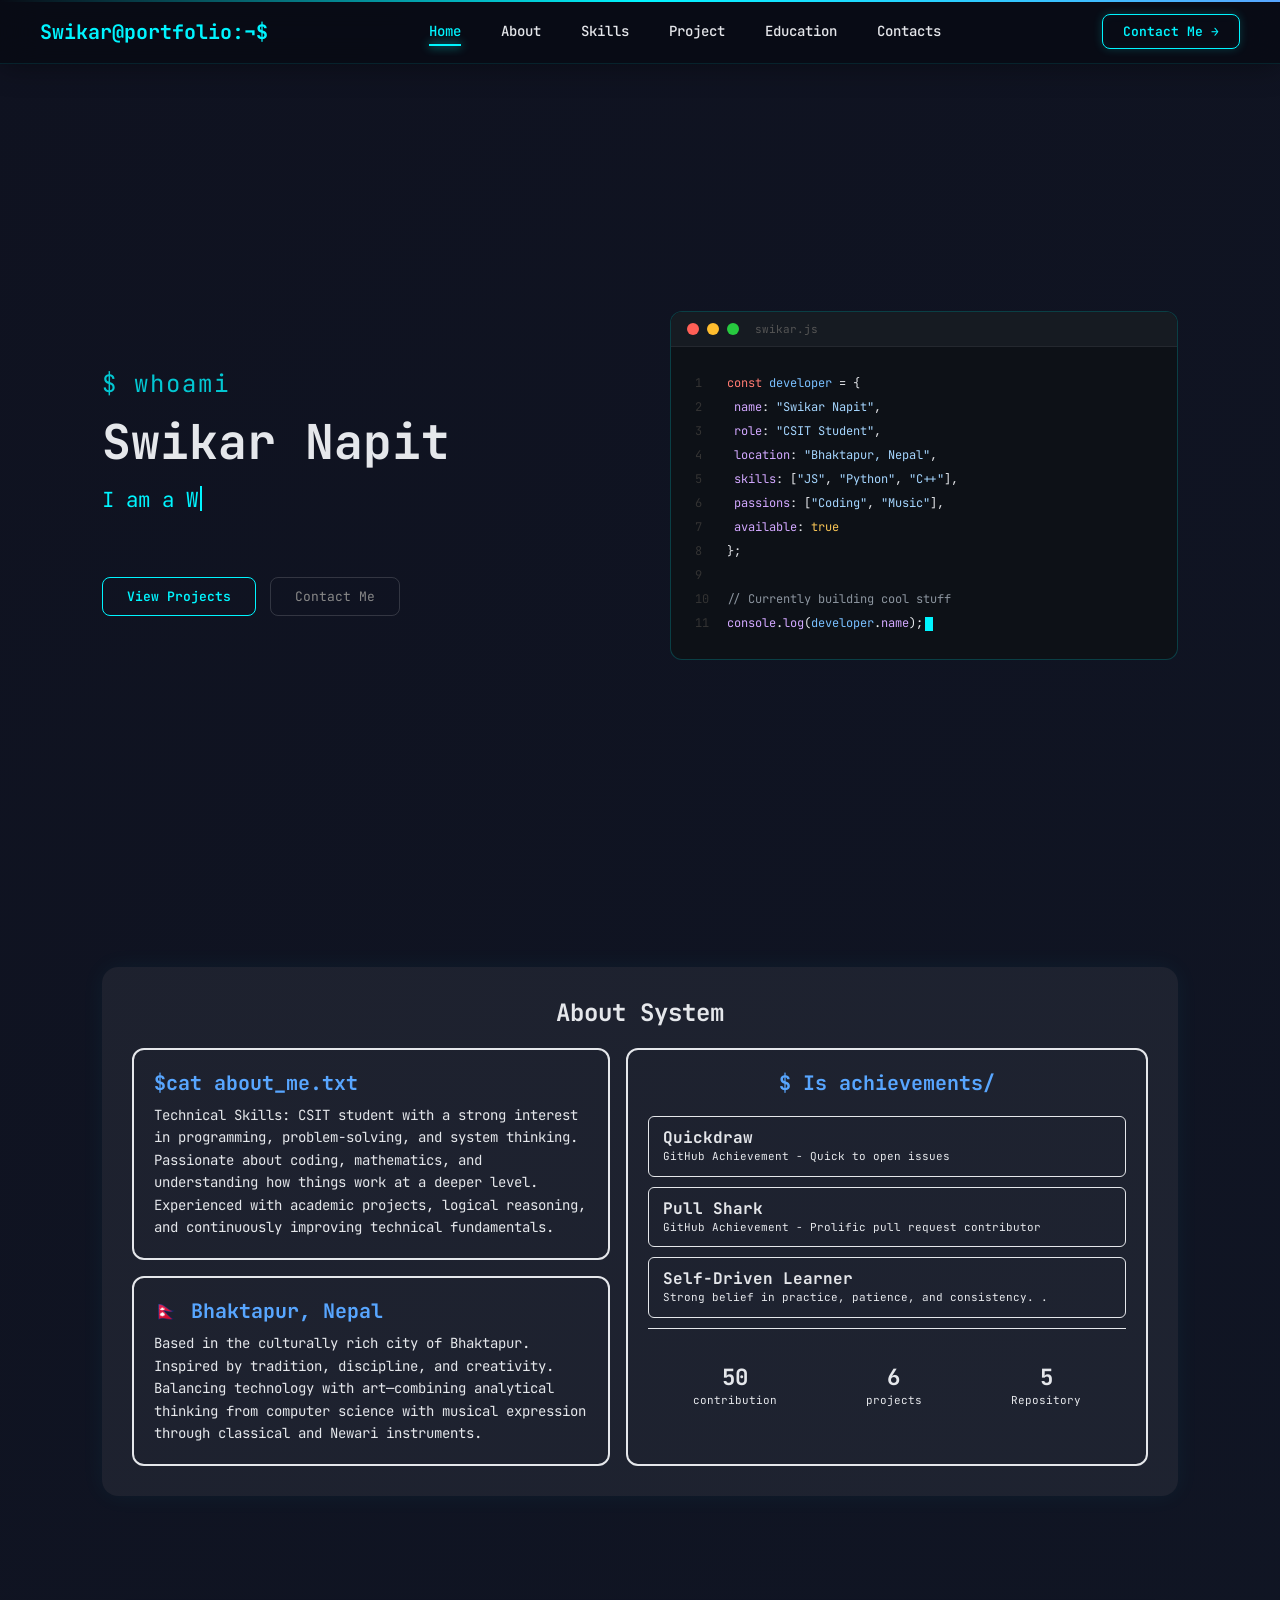
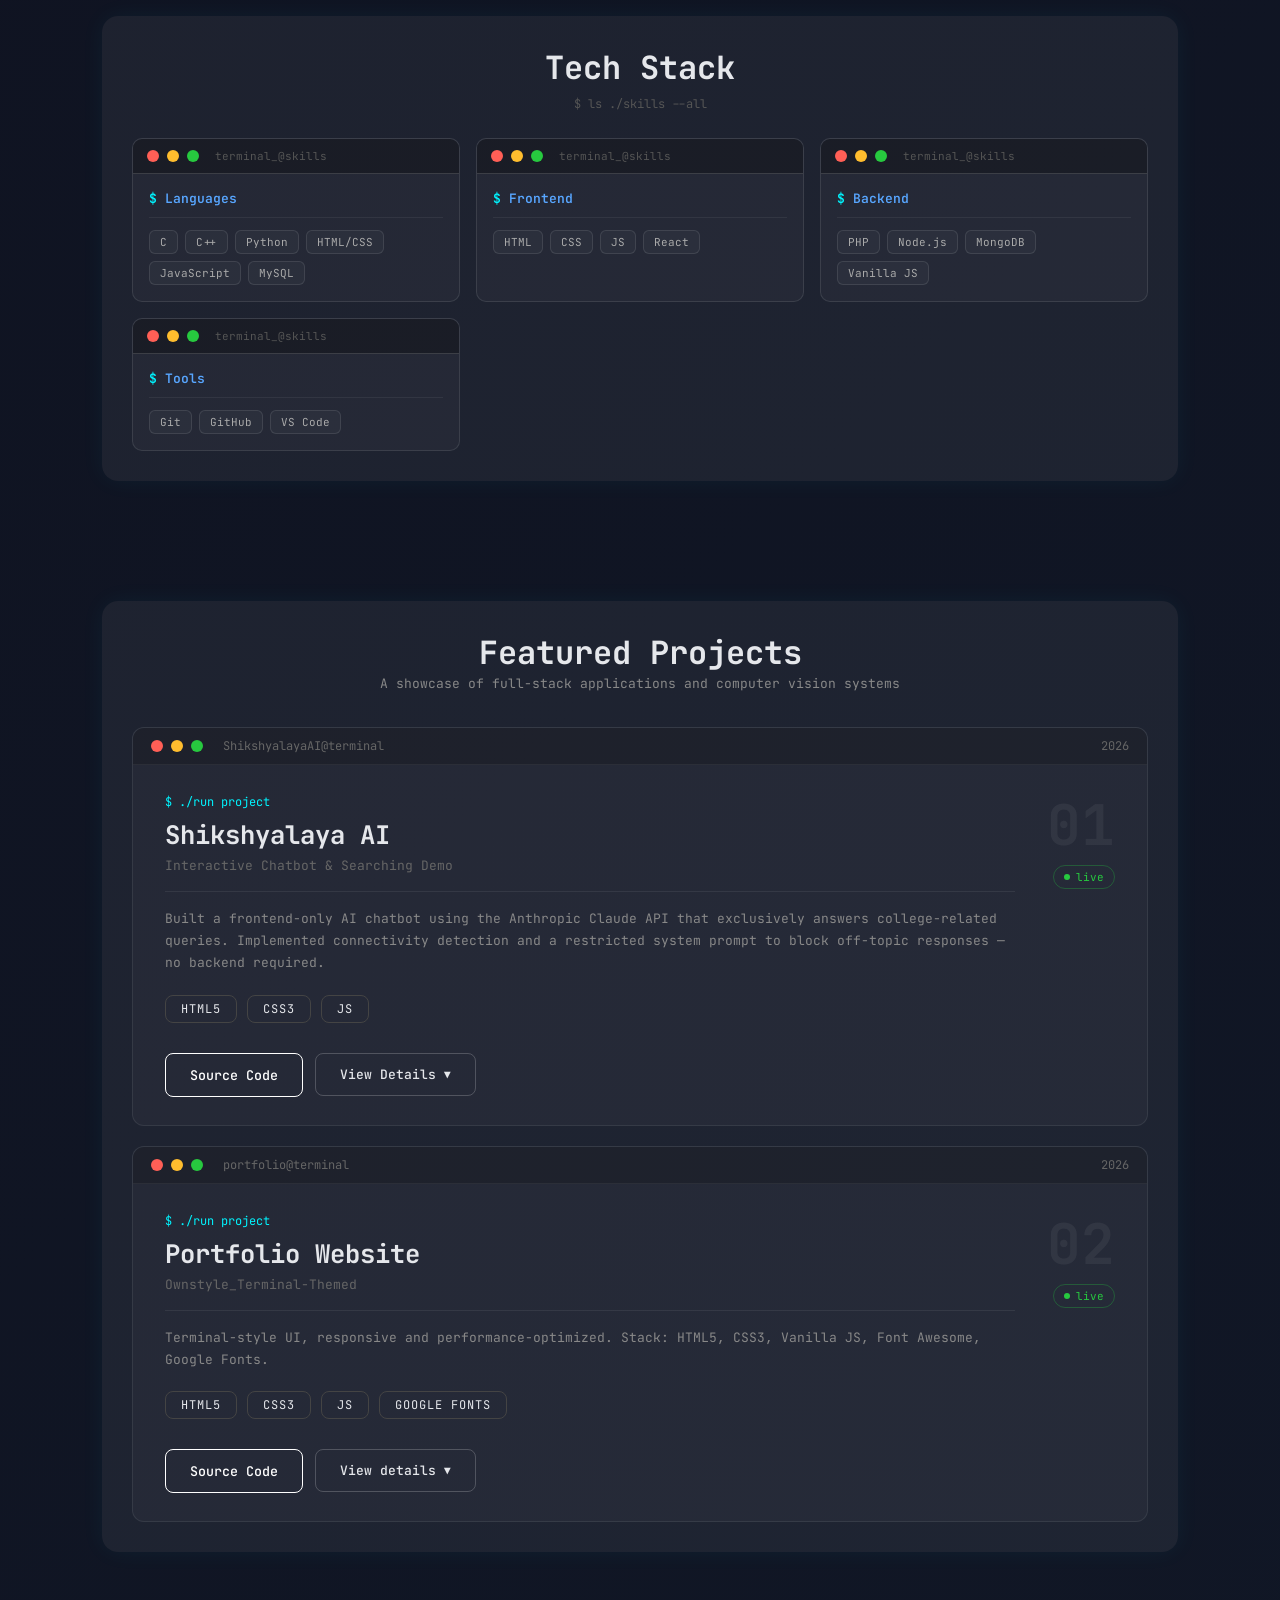
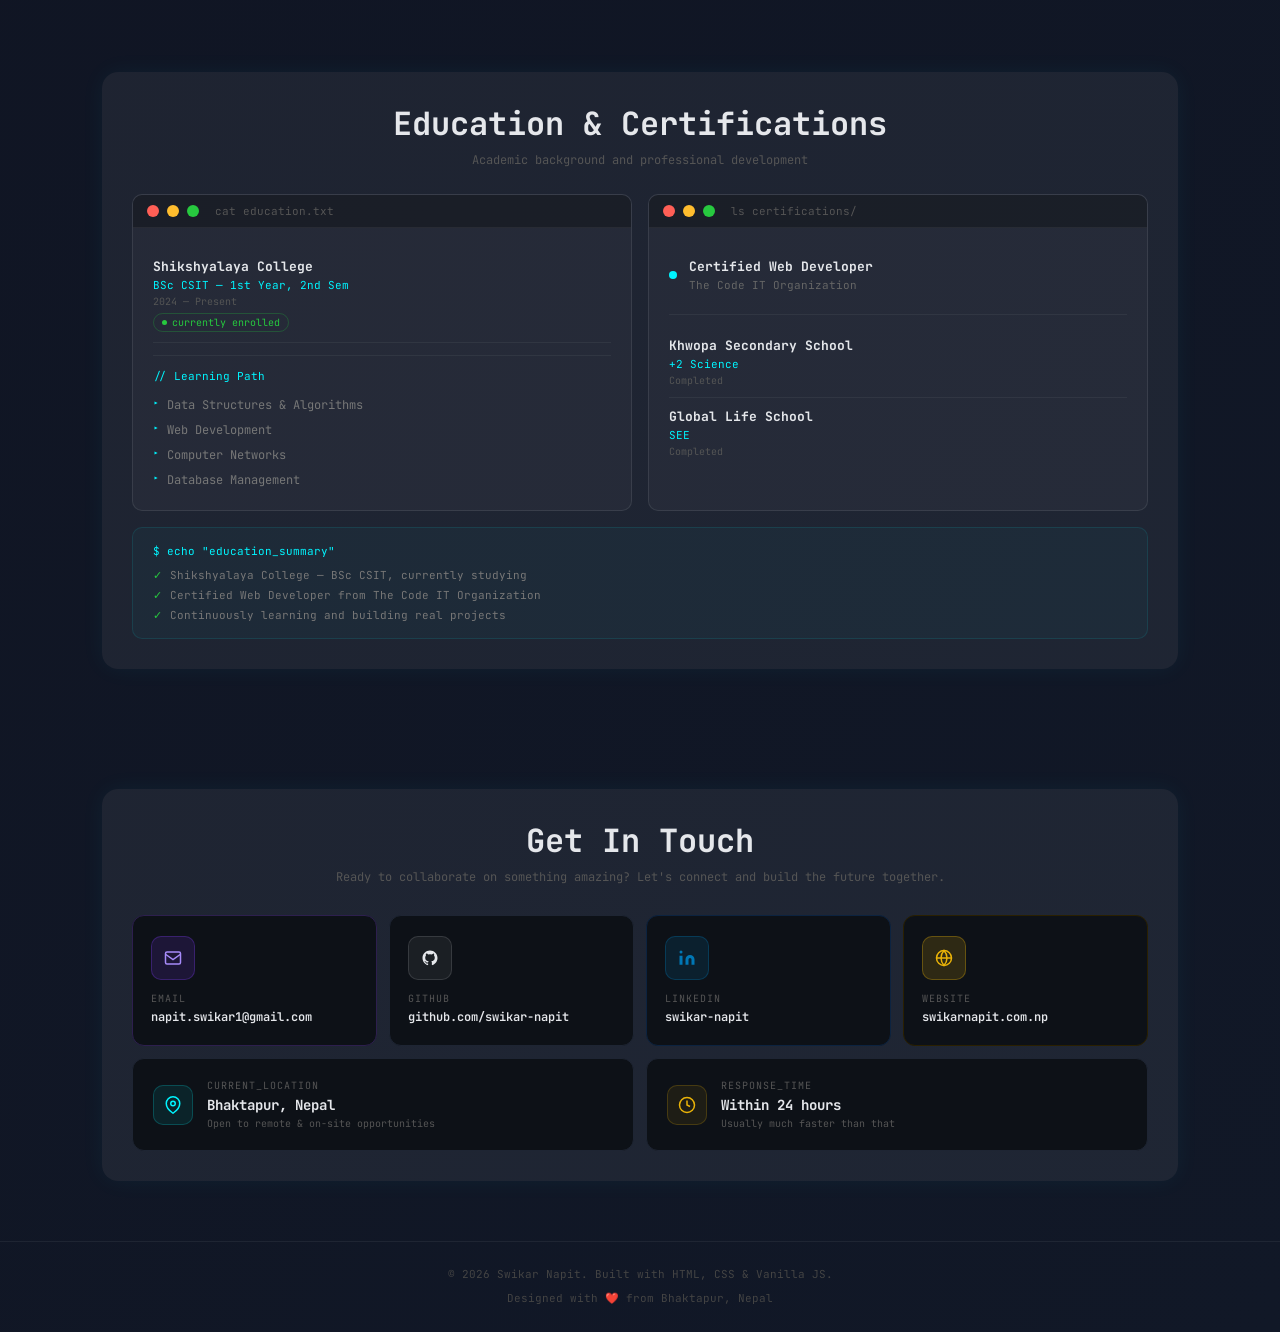
==== code/index.html @ 4d11acf4 "Modify" ====
<!DOCTYPE html>
<html lang="en">

<head>
    <meta charset="UTF-8">
    <meta name="viewport" content="width=device-width, initial-scale=1.0">
    <title>Swikar Napit</title>
    <link rel="icon" href="/home/swikar/Documents/portfolio/Image/swikar.jpg">
    <link rel="stylesheet" href="style.css">
    <link
        href="https://fonts.googleapis.com/css2?family=JetBrains+Mono:wght@400;600&family=Poppins:wght@300;500;700&display=swap"
        rel="stylesheet">

</head>

<body>
    <script src="main.js"></script>
    <div class="head1">
        <header class="head1">
            <div class="navbar">
                <h1 class="tophead">Swikar@portfolio:¬$</h1>
                <nav class="nav">
                    <ul class="list">
                        <li><a href="#home">Home</a></li>
                        <li><a href="#about">About</a></li>
                        <li><a href="#skills">Skills</a></li>
                        <li><a href="#project">Project</a></li>
                        <li><a href="#education">Education</a></li>
                        <li><a href="#contacts">Contacts</a></li>
                    </ul>
                </nav>
                <button class="hamburger" id="hamburger" onclick="toggleMenu()">
                    <span></span>
                    <span></span>
                    <span></span>
                </button>
                <button class="contact-btn" onclick="location.href='#contacts'">Contact Me</button>
            </div>
            <main>
                <section id="home">
                    <div class="home-inner">
                        <div class="home-left">
                            <p class="home-greeting">$ whoami</p>
                            <h1 class="name">Swikar Napit</h1>
                            <p class="type">I am a.....</p>
                            <div class="home-btns">
                                <a href="#project" class="home-btn-primary">View Projects</a>
                                <a href="#contacts" class="home-btn-secondary">Contact Me</a>
                            </div>
                        </div>
                        <div class="home-right">
                            <div class="code-block">
                                <div class="code-bar">
                                    <div class="dots">
                                        <div class="dot red"></div>
                                        <div class="dot yellow"></div>
                                        <div class="dot green"></div>
                                    </div>
                                    <span class="code-file">swikar.js</span>
                                </div>
                                <div class="code-body">
                                    <span class="code-line"><span class="ln">1</span><span class="kw">const</span> <span
                                            class="cv">developer</span> <span class="nt">= {</span></span>
                                    <span class="code-line"><span class="ln">2</span> <span class="fn">name</span><span
                                            class="nt">:</span> <span class="str">"Swikar Napit"</span><span
                                            class="nt">,</span></span>
                                    <span class="code-line"><span class="ln">3</span> <span class="fn">role</span><span
                                            class="nt">:</span> <span class="str">"CSIT Student"</span><span
                                            class="nt">,</span></span>
                                    <span class="code-line"><span class="ln">4</span> <span
                                            class="fn">location</span><span class="nt">:</span> <span
                                            class="str">"Bhaktapur, Nepal"</span><span class="nt">,</span></span>
                                    <span class="code-line"><span class="ln">5</span> <span
                                            class="fn">skills</span><span class="nt">: [</span><span
                                            class="str">"JS"</span><span class="nt">,</span> <span
                                            class="str">"Python"</span><span class="nt">,</span> <span
                                            class="str">"C++"</span><span class="nt">],</span></span>
                                    <span class="code-line"><span class="ln">6</span> <span
                                            class="fn">passions</span><span class="nt">: [</span><span
                                            class="str">"Coding"</span><span class="nt">,</span> <span
                                            class="str">"Music"</span><span class="nt">],</span></span>
                                    <span class="code-line"><span class="ln">7</span> <span
                                            class="fn">available</span><span class="nt">:</span> <span
                                            class="val">true</span></span>
                                    <span class="code-line"><span class="ln">8</span><span class="nt">};</span></span>
                                    <span class="code-line"><span class="ln">9</span></span>
                                    <span class="code-line"><span class="ln">10</span><span class="cm">// Currently
                                            building cool stuff</span></span>
                                    <span class="code-line"><span class="ln">11</span><span
                                            class="fn">console</span><span class="nt">.</span><span
                                            class="fn">log</span><span class="nt">(</span><span
                                            class="cv">developer</span><span class="nt">.</span><span
                                            class="fn">name</span><span class="nt">);</span><span
                                            class="code-cursor"></span></span>
                                </div>
                            </div>
                        </div>
                    </div>
                </section>
                <section id="about">
                    <div class="card">

                        <h1 class="aboutme">
                            About System
                        </h1>
                        <div class="aboutme-par1">
                            <div class="aboutpar1">
                                <div class="para1 para">
                                    <h2 class="topic">$cat about_me.txt</h2>
                                    <p>Technical Skills: CSIT student with a strong interest in programming,
                                        problem-solving, and system thinking. Passionate about coding, mathematics, and
                                        understanding how things work at a deeper level. Experienced with academic
                                        projects, logical reasoning, and continuously improving technical fundamentals.
                                    </p>
                                </div>
                                <div class="para1 para2">
                                    <h2 class="topic">🇳🇵 Bhaktapur, Nepal</h2>
                                    <p>Based in the culturally rich city of Bhaktapur. Inspired by tradition,
                                        discipline, and creativity. Balancing technology with art—combining analytical
                                        thinking from computer science with musical expression through classical and
                                        Newari instruments.</p>
                                </div>

                            </div>
                            <div class="aboutpar2">
                                <div class="para3">
                                    <h2 id="Achievement" class="topic">$ Is achievements/</h2>
                                    <div class="boxbau">
                                        <div class="box box1">
                                            <h3>Quickdraw</h3>
                                            <p>GitHub Achievement - Quick to open issues</p>
                                        </div>
                                        <div class="box box2">
                                            <h3>Pull Shark</h3>
                                            <p>GitHub Achievement - Prolific pull request contributor</p>
                                        </div>
                                        <div class="box box3">
                                            <h3>Self-Driven Learner</h3>
                                            <p>Strong belief in practice, patience, and consistency. .</p>
                                        </div>
                                    </div>
                                    <div class="contri">
                                        <div class="con">
                                            <h3>50</h3>
                                            <p>contribution</p>
                                        </div>
                                        <div class="con">
                                            <h3>6</h3>
                                            <p>projects</p>
                                        </div>
                                        <div class="con">
                                            <h3>5</h3>
                                            <p>Repository</p>
                                        </div>
                                    </div>
                                </div>
                            </div>
                        </div>
                    </div>
                </section>
                <section id="skills">
                    <div class="card">
                        <h1 class="skilltopic">Tech Stack</h1>
                        <p style="text-align:center; font-size:12px; color:#555; margin-top:6px; margin-bottom:24px;">$
                            ls ./skills --all</p>
                        <div class="ts-grid">

                            <div class="ts-card">
                                <div class="ts-bar">
                                    <div class="dots">
                                        <div class="dot red"></div>
                                        <div class="dot yellow"></div>
                                        <div class="dot green"></div>
                                    </div>
                                    <span class="ts-title-bar">terminal_@skills</span>
                                </div>
                                <div class="ts-card-inner">
                                    <div class="ts-card-title">Languages</div>
                                    <div class="ts-tags">
                                        <span class="ts-tag">C</span>
                                        <span class="ts-tag">C++</span>
                                        <span class="ts-tag">Python</span>
                                        <span class="ts-tag">HTML/CSS</span>
                                        <span class="ts-tag">JavaScript</span>
                                        <span class="ts-tag">MySQL</span>
                                    </div>
                                </div>
                            </div>

                            <div class="ts-card">
                                <div class="ts-bar">
                                    <div class="dots">
                                        <div class="dot red"></div>
                                        <div class="dot yellow"></div>
                                        <div class="dot green"></div>
                                    </div>
                                    <span class="ts-title-bar">terminal_@skills</span>
                                </div>
                                <div class="ts-card-inner">
                                    <div class="ts-card-title">Frontend</div>
                                    <div class="ts-tags">
                                        <span class="ts-tag">HTML</span>
                                        <span class="ts-tag">CSS</span>
                                        <span class="ts-tag">JS</span>
                                        <span class="ts-tag">React</span>
                                    </div>
                                </div>
                            </div>

                            <div class="ts-card">
                                <div class="ts-bar">
                                    <div class="dots">
                                        <div class="dot red"></div>
                                        <div class="dot yellow"></div>
                                        <div class="dot green"></div>
                                    </div>
                                    <span class="ts-title-bar">terminal_@skills</span>
                                </div>
                                <div class="ts-card-inner">
                                    <div class="ts-card-title">Backend</div>
                                    <div class="ts-tags">
                                        <span class="ts-tag">PHP</span>
                                        <span class="ts-tag">Node.js</span>
                                        <span class="ts-tag">MongoDB</span>
                                        <span class="ts-tag">Vanilla JS</span>
                                    </div>
                                </div>
                            </div>

                            <div class="ts-card">
                                <div class="ts-bar">
                                    <div class="dots">
                                        <div class="dot red"></div>
                                        <div class="dot yellow"></div>
                                        <div class="dot green"></div>
                                    </div>
                                    <span class="ts-title-bar">terminal_@skills</span>
                                </div>
                                <div class="ts-card-inner">
                                    <div class="ts-card-title">Tools</div>
                                    <div class="ts-tags">
                                        <span class="ts-tag">Git</span>
                                        <span class="ts-tag">GitHub</span>
                                        <span class="ts-tag">VS Code</span>
                                    </div>
                                </div>
                            </div>

                        </div>
                    </div>
                </section>
                <section id="project">
                    <div class="card">
                        <h1 class="skilltopic">Featured Projects</h1>
                        <p style="text-align:center; font-size:13px; color:#888; margin-bottom: 2rem;">A showcase of
                            full-stack applications and computer vision systems</p>

                        <div class="projects-container">

                            <div class="proj-card">
                                <div class="proj-bar">
                                    <div class="dots">
                                        <div class="dot red"></div>
                                        <div class="dot yellow"></div>
                                        <div class="dot green"></div>
                                    </div>
                                    <span class="proj-user">ShikshyalayaAI@terminal</span>
                                    <span class="proj-year">2026</span>
                                </div>
                                <div class="proj-body">
                                    <div class="proj-left">
                                        <p class="proj-prompt">$ ./run project</p>
                                        <h2 class="proj-name">Shikshyalaya AI</h2>
                                        <p class="proj-subtitle">Interactive Chatbot & Searching Demo</p>
                                        <div class="proj-line"></div>
                                        <p class="proj-desc">Built a frontend-only AI chatbot using the Anthropic Claude
                                            API that exclusively answers college-related queries. Implemented
                                            connectivity detection and a restricted system prompt to block off-topic
                                            responses — no backend required.</p>
                                        <div class="tags-container">
                                            <span class="tag">HTML5</span>
                                            <span class="tag">CSS3</span>
                                            <span class="tag">JS</span>
                                        </div>
                                        <div class="actions">
                                            <button class="btn-details">
                                                <a href="https://github.com/swikar-napit/Chat-bot">Source Code</a>
                                            </button>
                                            <button class="btn-desc" onclick="toggleDesc('proj1', this)">
                                                View Details <span class="arrow">▼</span>
                                            </button>
                                        </div>
                                        <div class="proj-details" id="proj1">
                                            <div class="proj-details-inner">
                                                <div>
                                                    <h4>$ Features</h4>
                                                    <ul>
                                                        <li>Frontend-only, no backend required</li>
                                                        <li>Restricted to college-related queries only</li>
                                                        <li>Connectivity detection built-in</li>
                                                        <li>Claude API integration</li>
                                                    </ul>
                                                </div>
                                                <div>
                                                    <h4>$ Highlights</h4>
                                                    <div class="proj-highlight">
                                                        Built and deployed a fully functional AI chatbot using just
                                                        HTML, CSS and JS — no server needed.
                                                    </div>
                                                </div>
                                            </div>
                                        </div>
                                    </div>
                                    <div class="proj-right">
                                        <span class="proj-number">01</span>
                                        <div class="proj-status">
                                            <div class="proj-status-dot"></div>live
                                        </div>
                                    </div>
                                </div>
                            </div>

                            <div class="proj-card">
                                <div class="proj-bar">
                                    <div class="dots">
                                        <div class="dot red"></div>
                                        <div class="dot yellow"></div>
                                        <div class="dot green"></div>
                                    </div>
                                    <span class="proj-user">portfolio@terminal</span>
                                    <span class="proj-year">2026</span>
                                </div>
                                <div class="proj-body">
                                    <div class="proj-left">
                                        <p class="proj-prompt">$ ./run project</p>
                                        <h2 class="proj-name">Portfolio Website</h2>
                                        <p class="proj-subtitle">Ownstyle_Terminal-Themed</p>
                                        <div class="proj-line"></div>
                                        <p class="proj-desc">Terminal-style UI, responsive and performance-optimized.
                                            Stack: HTML5, CSS3, Vanilla JS, Font Awesome, Google Fonts.</p>
                                        <div class="tags-container">
                                            <span class="tag">HTML5</span>
                                            <span class="tag">CSS3</span>
                                            <span class="tag">JS</span>
                                            <span class="tag">Google Fonts</span>
                                        </div>
                                        <div class="actions">
                                            <button class="btn-details">
                                                <a href="https://github.com/swikar-napit/Portfolio">Source Code</a>
                                            </button>
                                            <button class="btn-desc" onclick="toggleDesc('proj2', this)">
                                                View details <span class="arrow">▼</span>
                                            </button>
                                        </div>

                                        <!-- Description panel -->
                                        <div class="proj-details" id="proj2">
                                            <div class="proj-details-inner">
                                                <div>
                                                    <h4>$ Features</h4>
                                                    <ul>
                                                        <li>Terminal-themed UI design</li>
                                                        <li>Fully responsive layout</li>
                                                        <li>Scrollspy navigation</li>
                                                        <li>Typewriter animation effect</li>
                                                    </ul>
                                                </div>
                                                <div>
                                                    <h4>$ Highlights</h4>
                                                    <div class="proj-highlight">
                                                        Designed and built from scratch with a unique terminal aesthetic
                                                        — no frameworks, pure HTML/CSS/JS.
                                                    </div>
                                                </div>
                                            </div>
                                        </div>

                                    </div>
                                    <div class="proj-right">
                                        <span class="proj-number">02</span>
                                        <div class="proj-status">
                                            <div class="proj-status-dot"></div>live
                                        </div>
                                    </div>
                                </div>
                            </div>

                        </div>
                    </div>
                </section>
                <section id="education">
                    <div class="card">
                        <h1 class="ed-title">Education & Certifications</h1>
                        <p class="ed-sub">Academic background and professional development</p>

                        <div class="ed-grid">

                            <div class="ed-card">
                                <div class="ed-bar">
                                    <div class="dots">
                                        <div class="dot red"></div>
                                        <div class="dot yellow"></div>
                                        <div class="dot green"></div>
                                    </div>
                                    <span class="ed-bar-label">cat education.txt</span>
                                </div>
                                <div class="ed-inner">
                                    <div class="ed-item">
                                        <div class="ed-info">
                                            <div class="ed-name">Shikshyalaya College</div>
                                            <div class="ed-degree">BSc CSIT — 1st Year, 2nd Sem</div>
                                            <div class="ed-year">2024 — Present</div>
                                            <div class="ed-badge">
                                                <div class="ed-badge-dot"></div>currently enrolled
                                            </div>
                                        </div>
                                    </div>
                                    <div class="ed-divider"></div>
                                    <p class="ed-path">// Learning Path</p>
                                    <ul class="ed-list">
                                        <li>Data Structures & Algorithms</li>
                                        <li>Web Development</li>
                                        <li>Computer Networks</li>
                                        <li>Database Management</li>
                                    </ul>
                                </div>
                            </div>

                            <div class="ed-card">
                                <div class="ed-bar">
                                    <div class="dots">
                                        <div class="dot red"></div>
                                        <div class="dot yellow"></div>
                                        <div class="dot green"></div>
                                    </div>
                                    <span class="ed-bar-label">ls certifications/</span>
                                </div>
                                <div class="ed-inner">
                                    <div class="ed-cert-item">
                                        <div class="ed-cert-dot"></div>
                                        <div>
                                            <div class="ed-cert-name">Certified Web Developer</div>
                                            <div class="ed-cert-org">The Code IT Organization</div>
                                        </div>
                                    </div>
                                    <div class="ed-divider"></div>
                                    <div class="ed-item">
                                        <div class="ed-info">
                                            <div class="ed-name">Khwopa Secondary School</div>
                                            <div class="ed-degree">+2 Science</div>
                                            <div class="ed-year">Completed</div>
                                        </div>
                                    </div>
                                    <div class="ed-item" style="padding-bottom:0; border-bottom:none;">
                                        <div class="ed-info">
                                            <div class="ed-name">Global Life School</div>
                                            <div class="ed-degree">SEE</div>
                                            <div class="ed-year">Completed</div>
                                        </div>
                                    </div>
                                </div>
                            </div>

                        </div>

                        <div class="ed-summary">
                            <div class="ed-summary-cmd">$ echo "education_summary"</div>
                            <div class="ed-summary-items">
                                <div class="ed-summary-item">Shikshyalaya College — BSc CSIT, currently studying</div>
                                <div class="ed-summary-item">Certified Web Developer from The Code IT Organization</div>
                                <div class="ed-summary-item">Continuously learning and building real projects</div>
                            </div>
                        </div>

                    </div>
                </section>
                <section id="contacts">
                    <div class="card">
                        <h1 class="ct-title">Get In Touch</h1>
                        <p class="ct-sub">Ready to collaborate on something amazing? Let's connect and build the future
                            together.</p>

                        <div class="ct-top">
                            <a href="mailto:napit.swikar1@gmail.com" class="ct-card purple">
                                <span class="ct-arrow">↗</span>
                                <div class="ct-icon ct-icon-purple">
                                    <svg width="18" height="18" fill="none" stroke="#a78bfa" stroke-width="2"
                                        viewBox="0 0 24 24">
                                        <rect x="2" y="4" width="20" height="16" rx="2" />
                                        <path d="m2 7 10 7 10-7" />
                                    </svg>
                                </div>
                                <div>
                                    <div class="ct-label">Email</div>
                                    <div class="ct-value">napit.swikar1@gmail.com</div>
                                </div>
                            </a>

                            <a href="https://github.com/swikar-napit" target="_blank" class="ct-card ct-white">
                                <span class="ct-arrow">↗</span>
                                <div class="ct-icon ct-icon-white">
                                    <svg width="18" height="18" fill="#e5e7eb" viewBox="0 0 24 24">
                                        <path
                                            d="M12 2C6.477 2 2 6.477 2 12c0 4.418 2.865 8.166 6.839 9.489.5.092.682-.217.682-.482 0-.237-.009-.868-.013-1.703-2.782.604-3.369-1.34-3.369-1.34-.454-1.156-1.11-1.463-1.11-1.463-.908-.62.069-.608.069-.608 1.003.07 1.531 1.03 1.531 1.03.892 1.529 2.341 1.087 2.91.832.092-.647.35-1.088.636-1.338-2.22-.253-4.555-1.11-4.555-4.943 0-1.091.39-1.984 1.029-2.683-.103-.253-.446-1.27.098-2.647 0 0 .84-.269 2.75 1.025A9.578 9.578 0 0 1 12 6.836a9.59 9.59 0 0 1 2.504.337c1.909-1.294 2.747-1.025 2.747-1.025.546 1.377.203 2.394.1 2.647.64.699 1.028 1.592 1.028 2.683 0 3.842-2.339 4.687-4.566 4.935.359.309.678.919.678 1.852 0 1.336-.012 2.415-.012 2.743 0 .267.18.578.688.48C19.138 20.163 22 16.418 22 12c0-5.523-4.477-10-10-10z" />
                                    </svg>
                                </div>
                                <div>
                                    <div class="ct-label">GitHub</div>
                                    <div class="ct-value">github.com/swikar-napit</div>
                                </div>
                            </a>

                            <a href="https://www.linkedin.com/in/swikar-napit-819b9b414/" target="_blank"
                                class="ct-card ct-blue">
                                <span class="ct-arrow">↗</span>
                                <div class="ct-icon ct-icon-blue">
                                    <svg width="18" height="18" fill="#0077b5" viewBox="0 0 24 24">
                                        <path
                                            d="M16 8a6 6 0 0 1 6 6v7h-4v-7a2 2 0 0 0-2-2 2 2 0 0 0-2 2v7h-4v-7a6 6 0 0 1 6-6z" />
                                        <rect x="2" y="9" width="4" height="12" />
                                        <circle cx="4" cy="4" r="2" />
                                    </svg>
                                </div>
                                <div>
                                    <div class="ct-label">LinkedIn</div>
                                    <div class="ct-value">swikar-napit</div>
                                </div>
                            </a>

                            <a href="https://swikarnapit.com.np" target="_blank" class="ct-card ct-yellow">
                                <span class="ct-arrow">↗</span>
                                <div class="ct-icon ct-icon-yellow">
                                    <svg width="18" height="18" fill="none" stroke="#eab308" stroke-width="2"
                                        viewBox="0 0 24 24">
                                        <circle cx="12" cy="12" r="10" />
                                        <path
                                            d="M2 12h20M12 2a15.3 15.3 0 0 1 4 10 15.3 15.3 0 0 1-4 10 15.3 15.3 0 0 1-4-10 15.3 15.3 0 0 1 4-10z" />
                                    </svg>
                                </div>
                                <div>
                                    <div class="ct-label">Website</div>
                                    <div class="ct-value">swikarnapit.com.np</div>
                                </div>
                            </a>
                        </div>

                        <div class="ct-bottom">
                            <div class="ct-info ct-cyan">
                                <div class="ct-info-icon ct-icon-cyan">
                                    <svg width="18" height="18" fill="none" stroke="#00f5ff" stroke-width="2"
                                        viewBox="0 0 24 24">
                                        <path d="M21 10c0 7-9 13-9 13s-9-6-9-13a9 9 0 0 1 18 0z" />
                                        <circle cx="12" cy="10" r="3" />
                                    </svg>
                                </div>
                                <div>
                                    <div class="ct-info-label">current_location</div>
                                    <div class="ct-info-value">Bhaktapur, Nepal</div>
                                    <div class="ct-info-sub">Open to remote & on-site opportunities</div>
                                </div>
                            </div>
                            <div class="ct-info ct-gold">
                                <div class="ct-info-icon ct-icon-gold">
                                    <svg width="18" height="18" fill="none" stroke="#eab308" stroke-width="2"
                                        viewBox="0 0 24 24">
                                        <circle cx="12" cy="12" r="10" />
                                        <polyline points="12 6 12 12 16 14" />
                                    </svg>
                                </div>
                                <div>
                                    <div class="ct-info-label">response_time</div>
                                    <div class="ct-info-value">Within 24 hours</div>
                                    <div class="ct-info-sub">Usually much faster than that</div>
                                </div>
                            </div>
                        </div>
                    </div>
                </section>
            </main>
        </header>
    </div>
    <footer class="footer">
    <p>© 2026 Swikar Napit. Built with HTML, CSS & Vanilla JS.</p>
    <p>Designed with ❤️ from Bhaktapur, Nepal</p>
</footer>
</body>

</html>
---- code/style.css ----
:root {
    --text: #e5e7eb;
    --bg: #0f1424;
    --accent: #00f5ff;
    --card: rgba(255, 255, 255, 0.06);
    --border: #e5e7eb;
    --top: #58a6ff;
}

* {

    padding: 0;
    margin: 0;
    box-sizing: border-box;
    scroll-behavior: smooth;
}

body {
    background: linear-gradient(135deg, #0f1220, #111827);
    font-family: "JetBrains Mono", monospace;
    color: var(--text);

}

.navbar {
    display: flex;
    align-items: center;
    justify-content: space-between;
    flex-wrap: wrap;
    gap: 10px;
    padding: 0 40px;
    height: 64px;
    position: sticky;
    top: 0;
    width: 100%;
    background: rgba(9, 11, 20, 0.88);
    backdrop-filter: blur(18px);
    border-bottom: 1px solid rgba(0, 245, 255, 0.1);
    z-index: 1000;
    box-shadow: 0 1px 30px rgba(0, 0, 0, 0.4);
}
.navbar::before {
    content: '';
    position: absolute;
    top: 0;
    left: 0;
    right: 0;
    height: 1.5px;
    background: linear-gradient(90deg, transparent, #00f5ff, #58a6ff, #00f5ff, transparent);
    background-size: 200% 100%;
    animation: navBorderSlide 4s linear infinite;
}
@keyframes navBorderSlide {
    0%   { background-position: 200% 0; }
    100% { background-position: -200% 0; }
}

.tophead {
    color: var(--accent);
    white-space: nowrap;
    font-size: 20px;

}

.nav {
    display: flex;
    flex: 1;
    /*It will cover the nav spaces doesnot feel like it is inline*/
    justify-content: center;

}

.nav ul {
    display: flex;
    flex-wrap: wrap;
    gap: 40px;
    list-style: none;
    align-items: center;
    justify-content: center;

}

.contact-btn {
    padding: 8px 20px;
    cursor: pointer;
    white-space: nowrap;
    background: transparent;
    color: var(--accent);
    border: 1.5px solid var(--accent);
    border-radius: 8px;
    font-family: 'JetBrains Mono', monospace;
    font-size: 13px;
    font-weight: 600;
    box-shadow: 0 0 10px rgba(0, 245, 255, 0.2), inset 0 0 10px rgba(0, 245, 255, 0.05);
    transition: all 0.25s ease;
}
.contact-btn::after {
    content: ' →';
}

.contact-btn:hover {
    background: rgba(0, 245, 255, 0.08);
    box-shadow: 0 0 22px rgba(0, 245, 255, 0.45), inset 0 0 14px rgba(0, 245, 255, 0.08);
    transform: translateY(-1px);
}

.nav ul a {
    text-decoration: none;
    color: var(--text);
    font-weight: 500;
    position: relative;
}

nav ul a.active,
nav ul a:hover {
    color: var(--accent);

}

nav ul a:focus {
    color: var(--accent);
}

section {
    min-height: auto;
    padding: 60px 8%;
    display: flex;
    flex-direction: column;
    justify-content: center;
}

#home {
    min-height: calc(100vh - 57px);
    padding: 0 8%;
    display: flex;
    align-items: center;
}

#home h1 {
    font-size: clamp(1.6rem, 4vw, 3rem);
    font-weight: 700;
    color: var(--text);
    line-height: 1.1;
    margin-bottom: 14px;
    white-space: nowrap;
}

#home p {
    color: var(--accent);
    font-size: clamp(1rem, 2.5vw, 1.5rem);
    font-family: 'JetBrains Mono', monospace;
    margin-top: 10px;
}

#home p.type {
    color: var(--accent);
    font-size: clamp(1rem, 2vw, 1.3rem);
    margin-bottom: 28px;
    margin-top: 0;
}

.home-left {
    display: flex;
    flex-direction: column;
}

.home-inner {
    display: grid;
    grid-template-columns: 1fr 1fr;
    gap: 60px;
    align-items: center;
    width: 100%;
}

.code-block {
    background: #0d1117;
    border: 1px solid rgba(0, 245, 255, 0.2);
    border-radius: 12px;
    overflow: hidden;
    animation: glow 3s ease-in-out infinite;
}

@keyframes glow {

    0%,
    100% {
        box-shadow: 0 0 30px rgba(0, 245, 255, 0.08);
    }

    50% {
        box-shadow: 0 0 50px rgba(0, 245, 255, 0.18);
    }
}

.code-bar {
    background: #161b22;
    padding: 10px 16px;
    display: flex;
    align-items: center;
    gap: 8px;
    border-bottom: 1px solid rgba(255, 255, 255, 0.06);
}

.code-file {
    font-size: 11px;
    color: #555;
    margin-left: 8px;
}

.code-body {
    padding: 24px;
    font-size: 12px;
    line-height: 2;
}

.code-line {
    display: block;
}

.ln {
    color: #333;
    margin-right: 16px;
    user-select: none;
    min-width: 16px;
    display: inline-block;
}

.kw {
    color: #ff7b72;
}

.fn {
    color: #d2a8ff;
}

.str {
    color: #a5d6ff;
}

.cm {
    color: #8b949e;
}

.cv {
    color: #79c0ff;
}

.val {
    color: #f8c555;
}

.nt {
    color: #e5e7eb;
}

.code-cursor {
    display: inline-block;
    width: 8px;
    height: 14px;
    background: var(--accent);
    animation: cblink 1s infinite;
    vertical-align: middle;
    margin-left: 2px;
}

@keyframes cblink {

    0%,
    49% {
        opacity: 1;
    }

    50%,
    100% {
        opacity: 0;
    }
}

/* responsive */
@media (max-width: 768px) {
    .home-inner {
        grid-template-columns: 1fr;
        gap: 40px;
    }
}

.card {
    background: var(--card);
    border-radius: 16px;
    box-shadow: 0 0 25px rgba(0, 245, 255, 0.05);
    width: 100%;
    padding: 30px;
}

nav a.active::after {
    content: "";
    position: absolute;
    width: 100%;
    height: 2px;
    background: var(--accent);
    bottom: -6px;
    left: 0;
    box-shadow: 0 0 10px var(--accent);
}

/* ===== HAMBURGER ===== */
.hamburger {
    display: none;
    flex-direction: column;
    gap: 5px;
    background: transparent;
    border: none;
    cursor: pointer;
    padding: 4px;
}

.hamburger span {
    display: block;
    width: 24px;
    height: 2px;
    background: var(--text);
    border-radius: 2px;
    transition: all 0.3s ease;
}

/* X animation when open */
.hamburger.active span:nth-child(1) {
    transform: translateY(7px) rotate(45deg);
}

.hamburger.active span:nth-child(2) {
    opacity: 0;
}

.hamburger.active span:nth-child(3) {
    transform: translateY(-7px) rotate(-45deg);
}

@media (max-width: 880px) {
    .hamburger {
        display: flex;
        margin-left: auto;
        flex-shrink: 0;
    }

    .contact-btn {
        display: none;
    }

    .nav {
        flex: unset;
        width: 0;
        /* ADD — collapse nav completely */
        overflow: hidden;
        display: none;
        position: fixed;
        top: 57px;
        left: 0;
        width: 100%;
        background: rgba(11, 14, 26, 0.98);
        backdrop-filter: blur(10px);
        padding: 20px 0;
        border-bottom: 1px solid rgba(255, 255, 255, 0.1);
        z-index: 999;
    }

    .nav.open {
        display: flex;
    }

    .nav ul {
        flex-direction: column;
        gap: 0;
        width: 100%;
    }

    .nav ul li {
        width: 100%;
        text-align: center;
    }

    .nav ul a {
        display: block;
        padding: 14px 20px;
        font-size: 15px;
        border-bottom: 1px solid rgba(255, 255, 255, 0.05);
    }

    .nav ul a:hover {
        background: rgba(0, 245, 255, 0.05);
    }

    .tophead {
        flex-shrink: 0;
    }

    .ts-grid {
        grid-template-columns: repeat(2, 1fr);
    }
}

.cursor {
    display: inline-block;
    width: 2px;
    height: 1.2em;
    background-color: var(--accent);
    margin-left: 2px;
    animation: blink 1s infinite;
    vertical-align: baseline;
    position: relative;
    top: 4px;
}

@keyframes blink {

    0%,
    49% {
        background-color: var(--accent);
    }

    50%,
    100% {
        background-color: transparent;
    }
}

.home-greeting {
    font-size: 13px;
    color: var(--accent);
    letter-spacing: 2px;
    margin-bottom: 12px;
    opacity: 0.8;
}

.home-bio {
    font-size: 14px;
    color: #888 !important;
    margin-top: 16px;
    max-width: 500px;
    line-height: 1.7;
}

.home-btns {
    display: flex;
    gap: 14px;
    margin-top: 32px;
    flex-wrap: wrap;
}

.home-btn-primary {
    padding: 10px 24px;
    background: transparent;
    color: var(--accent);
    border: 1.5px solid var(--accent);
    border-radius: 8px;
    text-decoration: none;
    font-weight: 600;
    font-size: 13px;
    font-family: 'JetBrains Mono', monospace;
    transition: all 0.3s;
}

.home-btn-primary:hover {
    background: var(--accent);
    color: #0f1220;
    box-shadow: 0 0 20px rgba(0, 245, 255, 0.3);
}

.home-btn-secondary {
    padding: 10px 24px;
    border: 1.5px solid rgba(255, 255, 255, 0.15);
    color: #888;
    border-radius: 8px;
    text-decoration: none;
    font-size: 13px;
    font-family: 'JetBrains Mono', monospace;
    transition: all 0.3s;
}

.home-btn-secondary:hover {
    border-color: rgba(255, 255, 255, 0.4);
    color: var(--text);
}

.aboutme {
    text-align: center;
    margin-bottom: 20px;
}

.aboutme-par1 {
    display: flex;
    flex-wrap: wrap;
    gap: 16px;
    align-items: stretch;
}

.aboutpar1 {
    display: flex;
    flex-direction: column;
    flex: 1;
    min-width: 260px;
    gap: 16px;
    align-self: stretch;
}

.para1 {
    border: 2px solid var(--border);
    border-radius: 12px;
    padding: 20px;
}

.aboutpar2 {
    flex: 1;
    min-width: 260px;
    border: 2px solid var(--border);
    border-radius: 12px;
    padding: 20px;
    display: flex;
    flex-direction: column;
    justify-content: flex-start;
    gap: 10px;
}

.para3 {
    display: flex;
    flex-direction: column;
    /* flex: 1; */
    gap: 10px;
    /* even spacing between all items */
    justify-content: flex-start;
}

#Achievement {
    text-align: center;
    margin-bottom: 0;
}

.box {
    border: 1px solid var(--border);
    margin-top: 10px;
    border-radius: 6px;
    padding: 10px 14px;
    /* height: 74px; */
    transition: 0.2s;
}

.boxbau {
    margin-top: 0;
}

.box p {
    font-size: 11px;
}

.box h3 {
    font-size: 16px;
}

.topic {
    color: var(--top);
    margin-bottom: 8px;
}

section h2 {
    margin-bottom: 12px;
    font-size: 20px;
}

p,
li {
    color: var(--muted);
    line-height: 1.6;
    font-size: 14px;
}

.contri {
    display: flex;
    flex-direction: row;
    justify-content: space-around;
    align-items: center;
    flex-wrap: wrap;
    border-top: 1px solid var(--border);
    padding-top: 15px;
    margin-top: auto;
}

.con {
    margin: 8px;
    padding: 10px;
}

.con h3 {
    text-align: center;
    font-size: 1.4rem;
}

.con p {
    font-size: 11px;
}

.box:hover {
    transform: scale(1.03);
    background-color: grey;
    color: black;
}

.dots {
    display: flex;
    gap: 8px;
}

.dot {
    width: 12px;
    height: 12px;
    border-radius: 50%;
}

.red {
    background: #ff5f56;
}

.yellow {
    background: #ffbd2e;
}

.green {
    background: #27c93f;
}

.terminal-user {
    margin-left: 25px;
    color: var(--text-dim);
    font-size: 0.85rem;
    flex-grow: 1;
}

.year-stamp {
    color: var(--text-dim);
    font-size: 0.85rem;
}

/* ===== TECH STACK ===== */
.skilltopic {
    text-align: center;
    font-size: clamp(1.4rem, 3vw, 2rem);
}

.ts-grid {
    display: grid;
    grid-template-columns: repeat(3, 1fr);
    gap: 16px;
    margin-top: 10px;
}

.ts-card {
    background: rgba(255, 255, 255, 0.03);
    border: 1px solid rgba(255, 255, 255, 0.1);
    border-radius: 10px;
    overflow: hidden;
    transition: border-color 0.3s, transform 0.3s, box-shadow 0.3s;
    animation: fadeInUp 0.5s ease both;
}

.ts-card:hover {
    border-color: rgba(0, 245, 255, 0.4);
    transform: translateY(-4px);
    box-shadow: 0 8px 24px rgba(0, 245, 255, 0.07);
}

.ts-card:nth-child(1) {
    animation-delay: 0.1s;
}

.ts-card:nth-child(2) {
    animation-delay: 0.2s;
}

.ts-card:nth-child(3) {
    animation-delay: 0.3s;
}

.ts-card:nth-child(4) {
    animation-delay: 0.4s;
}

.ts-bar {
    display: flex;
    align-items: center;
    padding: 10px 14px;
    background: rgba(0, 0, 0, 0.3);
    border-bottom: 1px solid rgba(255, 255, 255, 0.15);
    /* brighter line */
    gap: 8px;
}

.ts-title-bar {
    font-size: 11px;
    color: #555;
    margin-left: 8px;
}

.ts-card-inner {
    padding: 16px;
}

.ts-card-title {
    color: var(--top);
    font-size: 13px;
    font-weight: 600;
    margin-bottom: 12px;
    padding-bottom: 10px;
    border-bottom: 1px solid rgba(255, 255, 255, 0.06);
}

.ts-card-title::before {
    content: "$ ";
    color: var(--accent);
}

.ts-tags {
    display: flex;
    flex-wrap: wrap;
    gap: 7px;
}

.ts-tag {
    font-size: 11px;
    padding: 4px 10px;
    border-radius: 6px;
    border: 1px solid rgba(255, 255, 255, 0.1);
    color: #aaa;
    background: rgba(255, 255, 255, 0.03);
    transition: all 0.2s;
    cursor: default;
}

.ts-tag:hover {
    border-color: var(--accent);
    color: var(--accent);
    background: rgba(0, 245, 255, 0.05);
}

@keyframes fadeInUp {
    from {
        opacity: 0;
        transform: translateY(16px);
    }

    to {
        opacity: 1;
        transform: translateY(0);
    }
}

@media (max-width: 768px) {
    .ts-grid {
        grid-template-columns: 1fr;
    }
}

/* Tech Tags */
.tags-container {
    margin-top: 20px;
    display: flex;
    gap: 10px;
    flex-wrap: wrap;
}

.tag {
    border: 1px solid #444;
    padding: 5px 15px;
    border-radius: 8px;
    font-size: 0.75rem;
    text-transform: uppercase;
    letter-spacing: 1px;
    transition: border-color 0.3s ease;
}

.tag:hover {
    border-color: var(--accent-green);
    color: var(--accent-green);
}

/* Action Buttons */
.actions {
    margin-top: 30px;
    display: flex;
    gap: 12px;
    align-items: center;
    flex-wrap: wrap;
}

.btn-details {
    background: transparent;
    color: white;
    border: 1.5px solid white;
    padding: 12px 24px;
    border-radius: 8px;
    font-family: inherit;
    font-weight: 500;
    cursor: pointer;
    display: flex;
    align-items: center;
    gap: 10px;
    transition: all 0.3s ease;
}

.btn-details:hover {
    background: white;
    color: black;
}

.btn-details span {
    font-size: 0.8rem;
}

.btn-details a {
    text-decoration: none;
    color: inherit;
}

.projects-container {
    display: flex;
    flex-direction: column;
    gap: 20px;
    margin-top: 20px;
}

/* Large tablets (≤ 1024px) */
@media (max-width: 1024px) {
    .navbar {
        padding: 15px 25px;
    }

    .nav ul {
        gap: 25px;
    }

    section {
        padding: 80px 6%;
    }
}

/* Tablets (≤ 768px) */
@media (max-width: 768px) {
    .navbar {
        padding: 12px 20px;
    }

    .nav ul {
        gap: 15px;
        font-size: 13px;
    }

    section {
        padding: 60px 5%;
    }

    .aboutme-par1 {
        flex-direction: column;
    }

    .aboutpar1,
    .aboutpar2 {
        min-width: unset;
        width: 100%;
    }

    .skill-card {
        min-width: 45%;
    }

    .terminal-window {
        min-width: 100%;
    }
}

/* Mobile (≤ 600px) */
@media (max-width: 600px) {
    section {
        padding: 50px 4%;
    }

    .card {
        padding: 16px;
    }

    .terminal-body {
        padding: 16px;
    }

    .skill-card {
        min-width: 100%;
    }

    .terminal-window {
        min-width: 100%;
        max-width: 100%;
    }
}

/* Very small phones (≤ 380px) */
@media (max-width: 380px) {
    .tophead {
        font-size: 14px;
    }

    .nav ul {
        font-size: 11px;
        gap: 8px;
    }

    #home h1 {
        font-size: 1.3rem;
    }
}

.projects-container {
    display: flex;
    flex-direction: column;
    gap: 20px;
    margin-top: 20px;
}

.proj-card {
    background: rgba(255, 255, 255, 0.03);
    border: 1px solid rgba(255, 255, 255, 0.08);
    border-radius: 12px;
    overflow: hidden;
    transition: border-color 0.3s;
}

.proj-card:hover {
    border-color: rgba(0, 245, 255, 0.3);
}

.proj-bar {
    display: flex;
    align-items: center;
    padding: 10px 18px;
    background: rgba(0, 0, 0, 0.2);
    border-bottom: 1px solid rgba(255, 255, 255, 0.06);
    gap: 10px;
}

.proj-user {
    font-size: 12px;
    color: #666;
    flex: 1;
    margin-left: 10px;
}

.proj-year {
    font-size: 12px;
    color: #666;
}

.proj-body {
    padding: 28px 32px;
    display: grid;
    grid-template-columns: 1fr auto;
    gap: 2rem;
    align-items: start;
}

.proj-prompt {
    font-size: 12px;
    color: var(--accent);
    margin-bottom: 6px;
}

.proj-name {
    font-size: 1.6rem;
    font-weight: 700;
    color: var(--text);
    margin-bottom: 4px;
}

.proj-subtitle {
    font-size: 13px;
    color: #666;
    margin-bottom: 14px;
}

.proj-line {
    height: 1px;
    background: rgba(255, 255, 255, 0.07);
    margin: 0 0 16px;
}

.proj-desc {
    font-size: 13px;
    color: #888;
    line-height: 1.7;
    margin-bottom: 18px;
}

.proj-right {
    display: flex;
    flex-direction: column;
    align-items: flex-end;
    gap: 12px;
    padding-top: 4px;
}

.proj-number {
    font-size: 3.5rem;
    font-weight: 700;
    color: rgba(255, 255, 255, 0.06);
    line-height: 1;
}

.proj-status {
    display: flex;
    align-items: center;
    gap: 6px;
    font-size: 11px;
    color: #27c93f;
    border: 1px solid rgba(39, 201, 63, 0.3);
    padding: 4px 10px;
    border-radius: 20px;
}

.proj-status-dot {
    width: 6px;
    height: 6px;
    border-radius: 50%;
    background: #27c93f;
    animation: pulse 2s infinite;
}

@keyframes pulse {

    0%,
    100% {
        opacity: 1
    }

    50% {
        opacity: 0.3
    }
}

@media (max-width: 600px) {
    .proj-body {
        grid-template-columns: 1fr;
    }

    .proj-right {
        flex-direction: row;
        align-items: center;
    }

    .proj-number {
        font-size: 2rem;
    }

    .proj-body {
        padding: 20px;
    }
}

/* ===== PROJECT DESCRIPTION TOGGLE ===== */
.proj-details {
    max-height: 0;
    overflow: hidden;
    transition: max-height 0.4s ease, opacity 0.3s ease;
    opacity: 0;
}

.proj-details.open {
    max-height: 500px;
    opacity: 1;
}

.proj-details-inner {
    border-top: 1px solid rgba(255, 255, 255, 0.07);
    margin-top: 16px;
    padding-top: 16px;
    display: grid;
    grid-template-columns: 1fr 1fr;
    gap: 20px;
}

.proj-details-inner h4 {
    color: var(--accent);
    font-size: 13px;
    margin-bottom: 12px;
}

.proj-details-inner ul {
    list-style: none;
    padding: 0;
}

.proj-details-inner ul li {
    font-size: 12px;
    color: #888;
    padding: 4px 0;
    padding-left: 14px;
    position: relative;
    line-height: 1.5;
}

.proj-details-inner ul li::before {
    content: "▸";
    position: absolute;
    left: 0;
    color: var(--accent);
    font-size: 10px;
}

.proj-highlight {
    background: rgba(0, 245, 255, 0.05);
    border: 1px solid rgba(0, 245, 255, 0.15);
    border-radius: 8px;
    padding: 12px 16px;
    font-size: 12px;
    color: #aaa;
    line-height: 1.6;
}

/* Glow on hover/focus */
.proj-card {
    transition: border-color 0.3s, box-shadow 0.3s;
}

.proj-card:hover {
    border-color: rgba(0, 245, 255, 0.4);
    box-shadow: 0 0 20px rgba(0, 245, 255, 0.08);
}

/* Description toggle button */
.btn-desc {
    background: transparent;
    color: var(--text);
    border: 1.5px solid rgba(255, 255, 255, 0.2);
    padding: 12px 24px;
    border-radius: 8px;
    font-family: inherit;
    font-size: 13px;
    font-weight: 500;
    cursor: pointer;
    display: flex;
    align-items: center;
    gap: 8px;
    transition: all 0.3s;
}

.btn-desc:hover {
    border-color: var(--accent);
    color: var(--accent);
}

.btn-desc .arrow {
    transition: transform 0.3s ease;
    font-size: 11px;
}

.btn-desc.open .arrow {
    transform: rotate(180deg);
}

@media (max-width: 600px) {
    .proj-details-inner {
        grid-template-columns: 1fr;
    }
}

/* Education Section */
.ed-title {
    text-align: center;
    font-size: clamp(1.4rem, 3vw, 2rem);
    font-weight: 700;
    color: var(--text);
    margin-bottom: 6px;
}

.ed-sub {
    text-align: center;
    font-size: 12px;
    color: #555;
    margin-bottom: 24px;
}

.ed-grid {
    display: grid;
    grid-template-columns: 1fr 1fr;
    gap: 16px;
    margin-bottom: 16px;
}

.ed-card {
    background: rgba(255, 255, 255, 0.03);
    border: 1px solid rgba(255, 255, 255, 0.09);
    border-radius: 10px;
    overflow: hidden;
    transition: border-color 0.3s, transform 0.3s;
    animation: edFade 0.5s ease both;
}

.ed-card:hover {
    border-color: rgba(0, 245, 255, 0.35);
    transform: translateY(-3px);
}

.ed-card:nth-child(1) {
    animation-delay: 0.1s;
}

.ed-card:nth-child(2) {
    animation-delay: 0.2s;
}

.ed-bar {
    display: flex;
    align-items: center;
    padding: 9px 14px;
    background: rgba(0, 0, 0, 0.3);
    border-bottom: 1px solid rgba(255, 255, 255, 0.06);
    gap: 8px;
}

.ed-bar-label {
    font-size: 11px;
    color: #555;
    margin-left: 8px;
}

.ed-inner {
    padding: 20px;
}

.ed-item {
    padding: 10px 0;
    border-bottom: 1px solid rgba(255, 255, 255, 0.05);
}

.ed-name {
    font-size: 13px;
    font-weight: 700;
    color: var(--text);
    margin-bottom: 3px;
}

.ed-degree {
    font-size: 11px;
    color: var(--accent);
    margin-bottom: 3px;
}

.ed-year {
    font-size: 10px;
    color: #555;
}

.ed-badge {
    display: inline-flex;
    align-items: center;
    gap: 5px;
    font-size: 10px;
    color: #27c93f;
    border: 1px solid rgba(39, 201, 63, 0.25);
    padding: 2px 8px;
    border-radius: 20px;
    margin-top: 5px;
}

.ed-badge-dot {
    width: 5px;
    height: 5px;
    border-radius: 50%;
    background: #27c93f;
    animation: pulse 2s infinite;
}

.ed-divider {
    height: 1px;
    background: rgba(255, 255, 255, 0.05);
    margin: 12px 0;
}

.ed-path {
    font-size: 11px;
    color: var(--accent);
    margin-bottom: 10px;
}

.ed-list {
    list-style: none;
    display: flex;
    flex-direction: column;
    gap: 6px;
}

.ed-list li {
    font-size: 12px;
    color: #777;
    padding-left: 14px;
    position: relative;
}

.ed-list li::before {
    content: "▸";
    position: absolute;
    left: 0;
    color: var(--accent);
    font-size: 10px;
}

.ed-cert-item {
    display: flex;
    align-items: center;
    gap: 12px;
    padding: 10px 0;
}

.ed-cert-dot {
    width: 8px;
    height: 8px;
    border-radius: 50%;
    background: var(--accent);
    flex-shrink: 0;
}

.ed-cert-name {
    font-size: 13px;
    font-weight: 700;
    color: var(--text);
    margin-bottom: 3px;
}

.ed-cert-org {
    font-size: 11px;
    color: #666;
}

.ed-summary {
    background: rgba(0, 245, 255, 0.03);
    border: 1px solid rgba(0, 245, 255, 0.1);
    border-radius: 10px;
    padding: 16px 20px;
    margin-top: 4px;
    animation: edFade 0.5s ease 0.3s both;
}

.ed-summary-cmd {
    font-size: 11px;
    color: var(--accent);
    margin-bottom: 10px;
}

.ed-summary-items {
    display: flex;
    flex-direction: column;
    gap: 6px;
}

.ed-summary-item {
    font-size: 11px;
    color: #777;
    display: flex;
    align-items: center;
    gap: 8px;
}

.ed-summary-item::before {
    content: "✓";
    color: #27c93f;
    font-size: 11px;
}

@keyframes edFade {
    from {
        opacity: 0;
        transform: translateY(14px);
    }

    to {
        opacity: 1;
        transform: translateY(0);
    }
}

@media (max-width: 768px) {
    .ed-grid {
        grid-template-columns: 1fr;
    }
}

/* Contact section*/
.ct-title {
    text-align: center;
    font-size: clamp(1.4rem, 3vw, 2rem);
    font-weight: 700;
    color: var(--text);
    margin-bottom: 6px;
}

.ct-sub {
    text-align: center;
    font-size: 12px;
    color: #555;
    margin-bottom: 28px;
}

.ct-top {
    display: grid;
    grid-template-columns: repeat(4, 1fr);
    gap: 12px;
    margin-bottom: 12px;
}

.ct-card {
    background: #0d1117;
    border-radius: 12px;
    padding: 20px 18px;
    display: flex;
    flex-direction: column;
    gap: 12px;
    text-decoration: none;
    transition: all 0.3s ease;
    cursor: pointer;
    position: relative;
}

.ct-card .ct-arrow {
    position: absolute;
    top: 14px;
    right: 14px;
    opacity: 0;
    transform: translate(-4px, 4px);
    transition: all 0.3s ease;
    font-size: 14px;
    color: #555;
}

.ct-card:hover .ct-arrow {
    opacity: 1;
    transform: translate(0, 0);
}

.ct-card:hover {
    transform: translateY(-4px);
}

.purple {
    border: 1px solid #2d1f4e;
}

.purple:hover {
    border-color: #7c3aed;
    box-shadow: 0 0 20px rgba(124, 58, 237, 0.25);
}

.ct-white {
    border: 1px solid #1e2533;
}

.ct-white:hover {
    border-color: #444;
    box-shadow: 0 0 20px rgba(255, 255, 255, 0.08);
}

.ct-blue {
    border: 1px solid #0c2340;
}

.ct-blue:hover {
    border-color: #0077b5;
    box-shadow: 0 0 20px rgba(0, 119, 181, 0.25);
}

.ct-yellow {
    border: 1px solid #2a2000;
}

.ct-yellow:hover {
    border-color: #eab308;
    box-shadow: 0 0 20px rgba(234, 179, 8, 0.25);
}

.ct-icon {
    width: 44px;
    height: 44px;
    border-radius: 10px;
    display: flex;
    align-items: center;
    justify-content: center;
    flex-shrink: 0;
}

.ct-icon-purple {
    background: rgba(124, 58, 237, 0.15);
    border: 1px solid rgba(124, 58, 237, 0.3);
}

.ct-icon-white {
    background: rgba(255, 255, 255, 0.06);
    border: 1px solid rgba(255, 255, 255, 0.12);
}

.ct-icon-blue {
    background: rgba(0, 119, 181, 0.15);
    border: 1px solid rgba(0, 119, 181, 0.3);
}

.ct-icon-yellow {
    background: rgba(234, 179, 8, 0.15);
    border: 1px solid rgba(234, 179, 8, 0.3);
}

.ct-icon-cyan {
    background: rgba(0, 245, 255, 0.08);
    border: 1px solid rgba(0, 245, 255, 0.2);
}

.ct-icon-gold {
    background: rgba(234, 179, 8, 0.08);
    border: 1px solid rgba(234, 179, 8, 0.2);
}

.ct-label {
    font-size: 10px;
    color: #555;
    letter-spacing: 1px;
    text-transform: uppercase;
    margin-bottom: 4px;
}

.ct-value {
    font-size: 12px;
    font-weight: 600;
    color: var(--text);
    word-break: break-all;
}

.ct-bottom {
    display: grid;
    grid-template-columns: 1fr 1fr;
    gap: 12px;
}

.ct-info {
    background: #0d1117;
    border: 1px solid #1e2533;
    border-radius: 12px;
    padding: 20px;
    display: flex;
    align-items: center;
    gap: 14px;
    transition: all 0.3s;
}

.ct-info-icon {
    width: 40px;
    height: 40px;
    border-radius: 10px;
    display: flex;
    align-items: center;
    justify-content: center;
    flex-shrink: 0;
}

.ct-info-label {
    font-size: 10px;
    color: #555;
    letter-spacing: 1px;
    text-transform: uppercase;
    margin-bottom: 4px;
}

.ct-info-value {
    font-size: 14px;
    font-weight: 700;
    color: var(--text);
}

.ct-info-sub {
    font-size: 10px;
    color: #555;
    margin-top: 3px;
}

/* FOr mobile view */
@media (max-width: 768px) {
    .ct-top {
        grid-template-columns: repeat(2, 1fr);
    }

    .ct-bottom {
        grid-template-columns: 1fr;
    }
}

@media (max-width: 400px) {
    .ct-top {
        grid-template-columns: 1fr;
    }
}
/* ===== FOOTER ===== */
.footer {
    border-top: 1px solid rgba(255,255,255,0.06);
    padding: 24px 8%;
    text-align: center;
    display: flex;
    flex-direction: column;
    gap: 6px;
}

.footer p {
    font-size: 11px;
    color: #444;
}
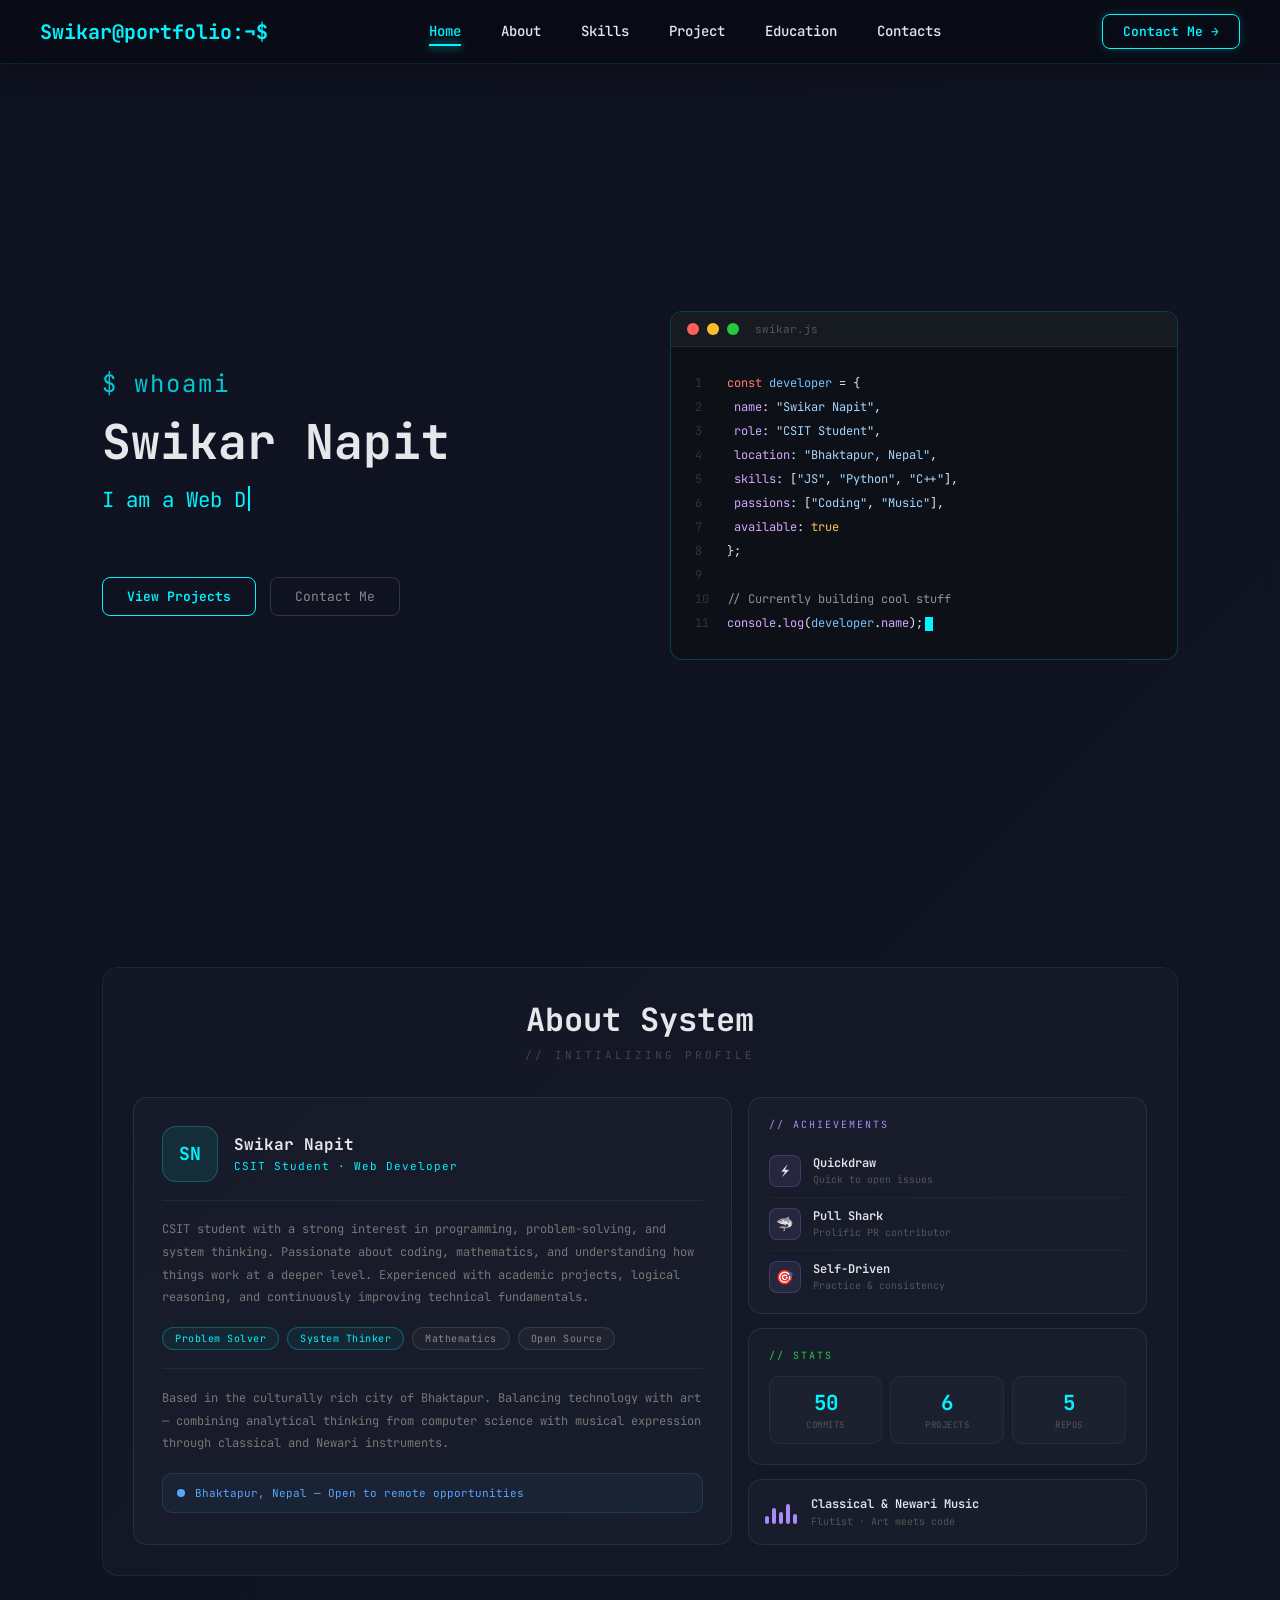
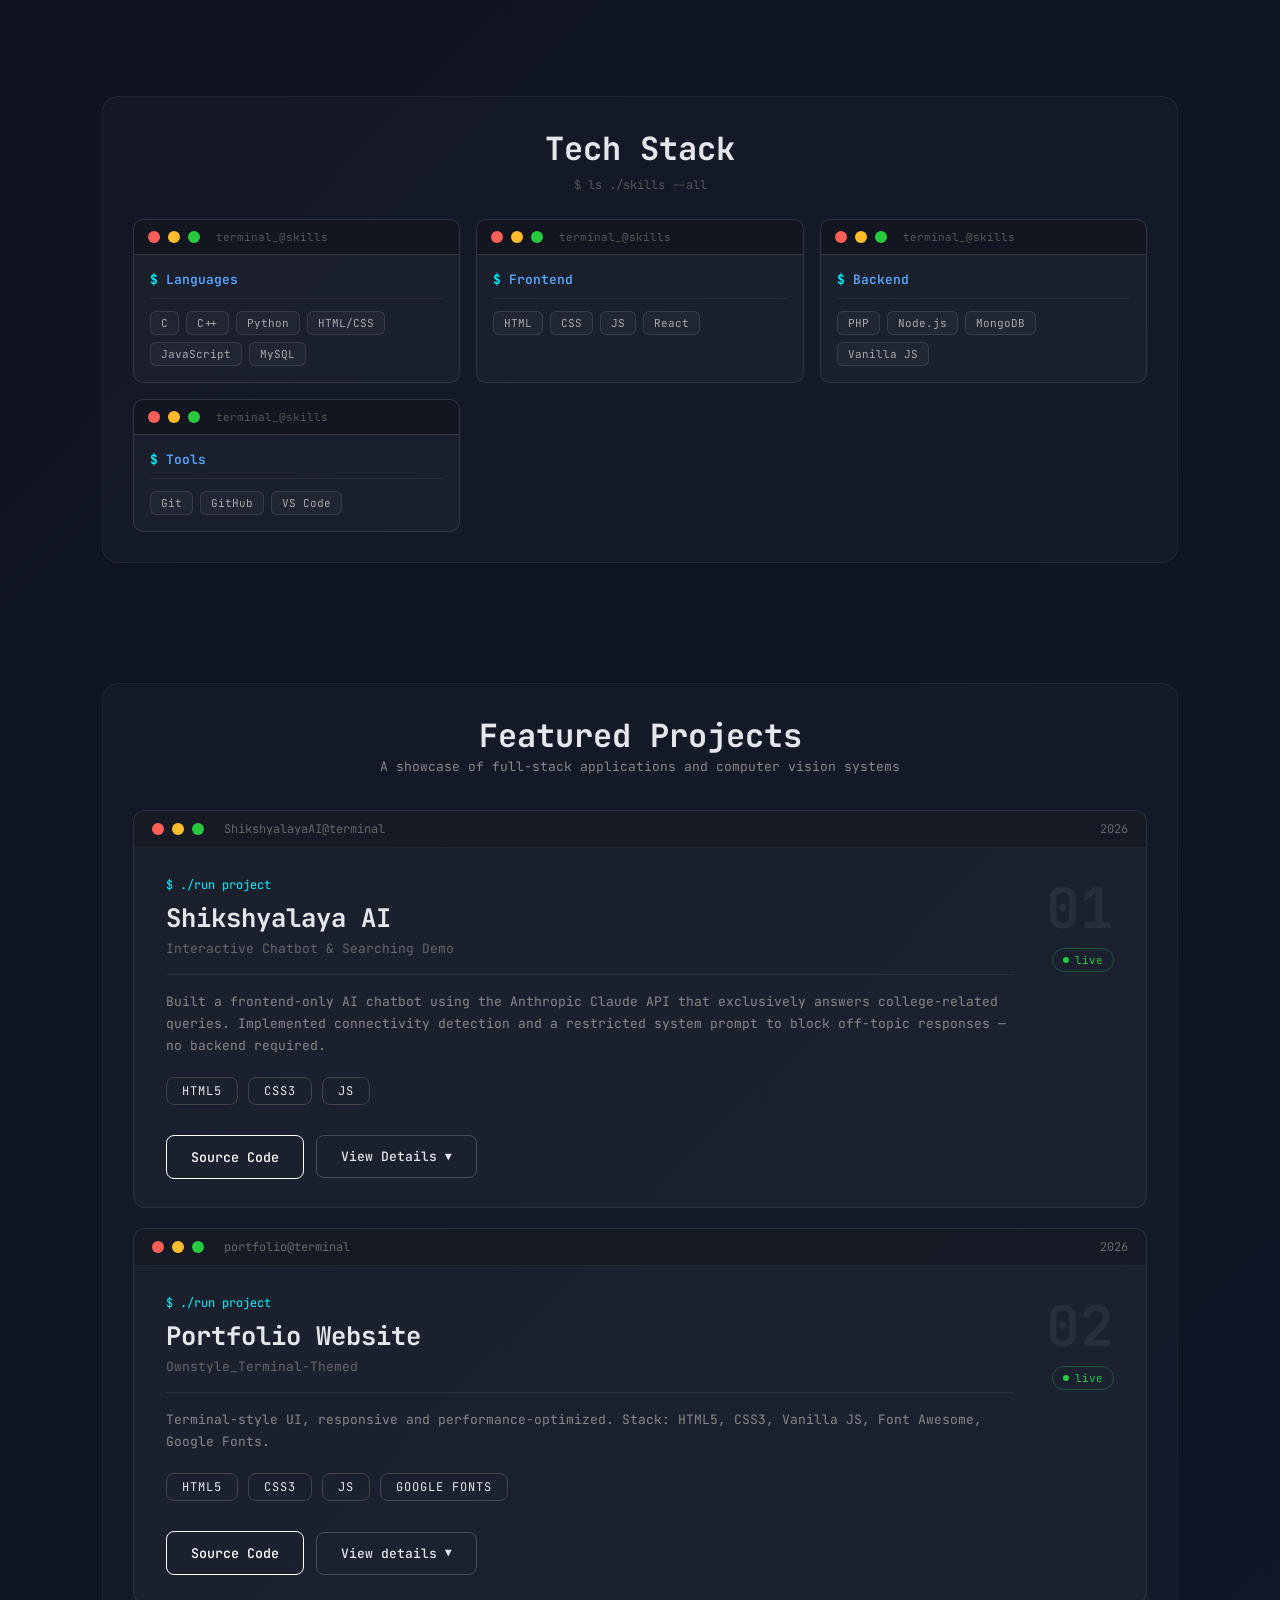
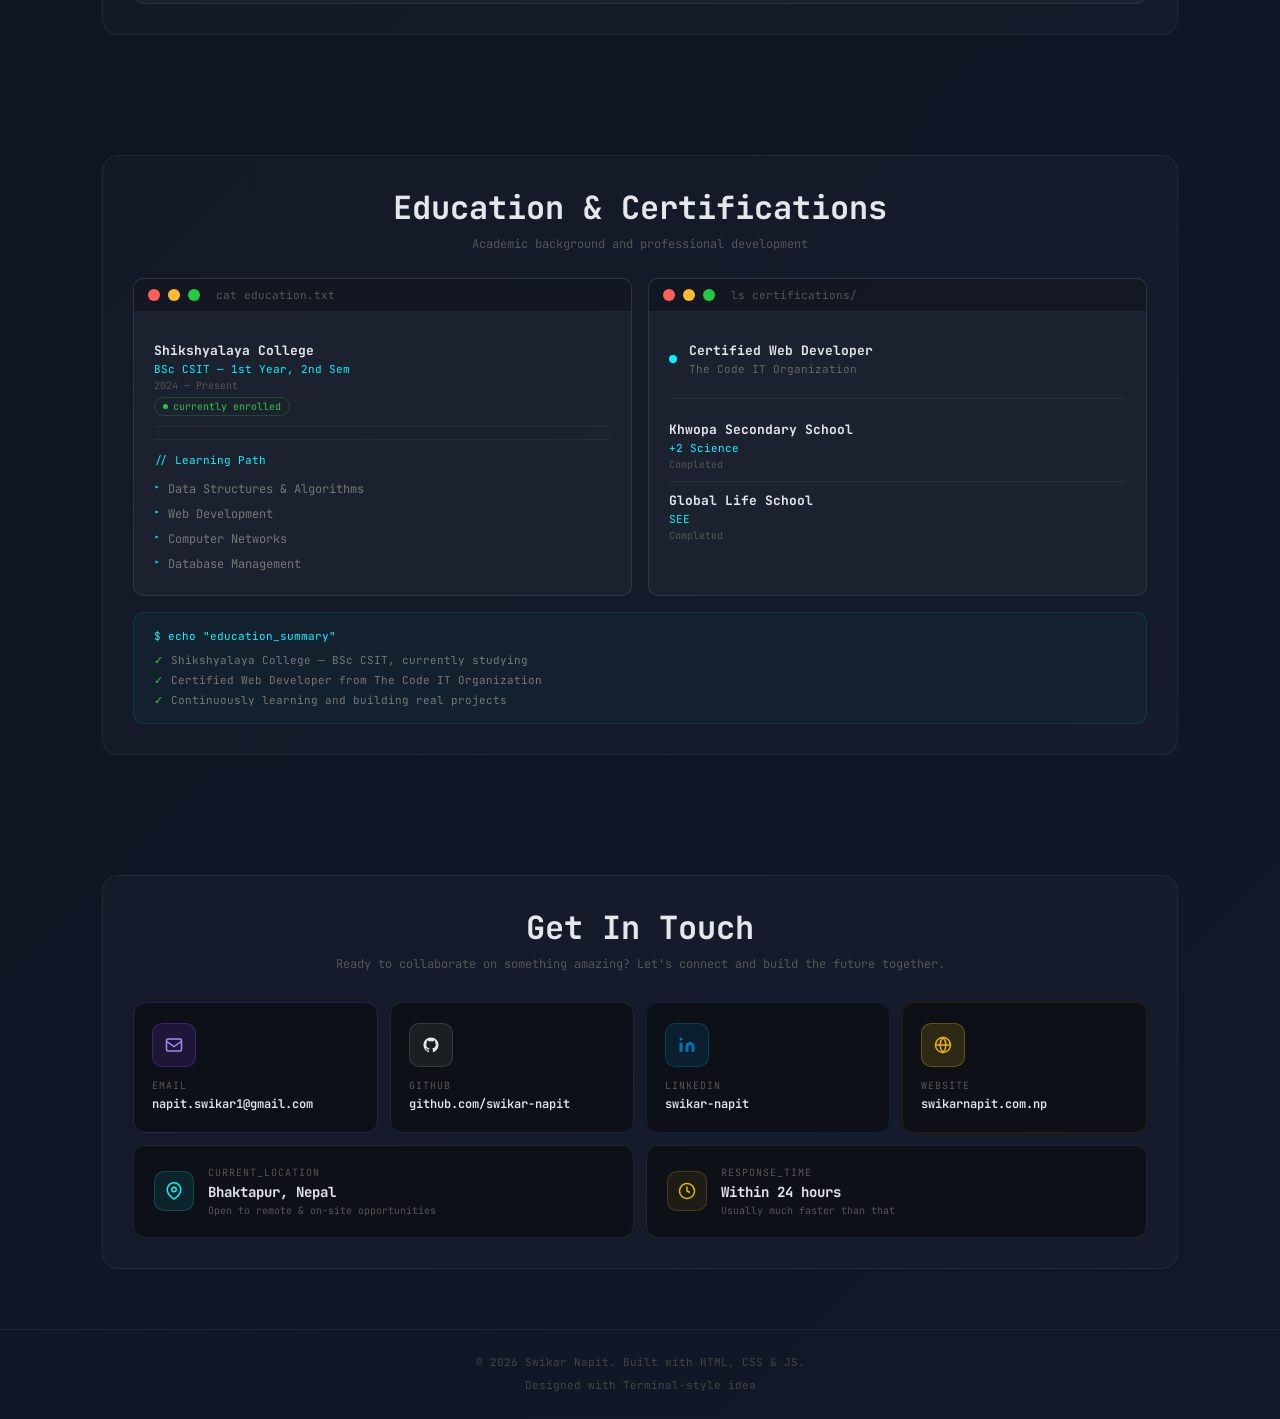
==== commit 36e74963: "About Section updated" ====
--- a/code/index.html
+++ b/code/index.html
@@ -99,59 +99,96 @@
                 </section>
                 <section id="about">
                     <div class="card">
-
-                        <h1 class="aboutme">
-                            About System
-                        </h1>
-                        <div class="aboutme-par1">
-                            <div class="aboutpar1">
-                                <div class="para1 para">
-                                    <h2 class="topic">$cat about_me.txt</h2>
-                                    <p>Technical Skills: CSIT student with a strong interest in programming,
-                                        problem-solving, and system thinking. Passionate about coding, mathematics, and
-                                        understanding how things work at a deeper level. Experienced with academic
-                                        projects, logical reasoning, and continuously improving technical fundamentals.
-                                    </p>
-                                </div>
-                                <div class="para1 para2">
-                                    <h2 class="topic">🇳🇵 Bhaktapur, Nepal</h2>
-                                    <p>Based in the culturally rich city of Bhaktapur. Inspired by tradition,
-                                        discipline, and creativity. Balancing technology with art—combining analytical
-                                        thinking from computer science with musical expression through classical and
-                                        Newari instruments.</p>
-                                </div>
-
-                            </div>
-                            <div class="aboutpar2">
-                                <div class="para3">
-                                    <h2 id="Achievement" class="topic">$ Is achievements/</h2>
-                                    <div class="boxbau">
-                                        <div class="box box1">
-                                            <h3>Quickdraw</h3>
-                                            <p>GitHub Achievement - Quick to open issues</p>
-                                        </div>
-                                        <div class="box box2">
-                                            <h3>Pull Shark</h3>
-                                            <p>GitHub Achievement - Prolific pull request contributor</p>
-                                        </div>
-                                        <div class="box box3">
-                                            <h3>Self-Driven Learner</h3>
-                                            <p>Strong belief in practice, patience, and consistency. .</p>
-                                        </div>
-                                    </div>
-                                    <div class="contri">
-                                        <div class="con">
-                                            <h3>50</h3>
-                                            <p>contribution</p>
-                                        </div>
-                                        <div class="con">
-                                            <h3>6</h3>
-                                            <p>projects</p>
-                                        </div>
-                                        <div class="con">
-                                            <h3>5</h3>
-                                            <p>Repository</p>
-                                        </div>
+                        <div class="ab-hero">
+                            <h1 class="ab-hero-title">About System</h1>
+                            <p class="ab-hero-sub">// initializing profile</p>
+                        </div>
+
+                        <div class="ab-grid">
+                            <div class="ab-profile">
+                                <div class="ab-profile-top">
+                                    <div class="ab-avatar">SN</div>
+                                    <div class="ab-profile-info">
+                                        <div class="ab-profile-name">Swikar Napit</div>
+                                        <div class="ab-profile-role">CSIT Student · Web Developer</div>
+                                    </div>
+                                </div>
+                                <div class="ab-divider"></div>
+                                <p class="ab-desc">CSIT student with a strong interest in programming, problem-solving,
+                                    and system thinking. Passionate about coding, mathematics, and understanding how
+                                    things work at a deeper level. Experienced with academic projects, logical
+                                    reasoning, and continuously improving technical fundamentals.</p>
+                                <div class="ab-tags-row">
+                                    <span class="ab-tag accent">Problem Solver</span>
+                                    <span class="ab-tag accent">System Thinker</span>
+                                    <span class="ab-tag">Mathematics</span>
+                                    <span class="ab-tag">Open Source</span>
+                                </div>
+                                <div class="ab-divider"></div>
+                                <p class="ab-desc">Based in the culturally rich city of Bhaktapur. Balancing technology
+                                    with art — combining analytical thinking from computer science with musical
+                                    expression through classical and Newari instruments.</p>
+                                <div class="ab-loc-row">
+                                    <div class="ab-loc-dot"></div>
+                                    <span class="ab-loc-text">Bhaktapur, Nepal — Open to remote opportunities</span>
+                                </div>
+                            </div>
+
+                            <div class="ab-right">
+                                <div class="ab-achieve">
+                                    <div class="ab-achieve-label">// achievements</div>
+                                    <div class="ab-badge">
+                                        <div class="ab-badge-icon">⚡</div>
+                                        <div>
+                                            <div class="ab-badge-name">Quickdraw</div>
+                                            <div class="ab-badge-desc">Quick to open issues</div>
+                                        </div>
+                                    </div>
+                                    <div class="ab-badge">
+                                        <div class="ab-badge-icon">🦈</div>
+                                        <div>
+                                            <div class="ab-badge-name">Pull Shark</div>
+                                            <div class="ab-badge-desc">Prolific PR contributor</div>
+                                        </div>
+                                    </div>
+                                    <div class="ab-badge">
+                                        <div class="ab-badge-icon">🎯</div>
+                                        <div>
+                                            <div class="ab-badge-name">Self-Driven</div>
+                                            <div class="ab-badge-desc">Practice & consistency</div>
+                                        </div>
+                                    </div>
+                                </div>
+
+                                <div class="ab-stats">
+                                    <div class="ab-stats-label">// stats</div>
+                                    <div class="ab-stats-grid">
+                                        <div class="ab-stat">
+                                            <div class="ab-stat-num">50</div>
+                                            <div class="ab-stat-label">commits</div>
+                                        </div>
+                                        <div class="ab-stat">
+                                            <div class="ab-stat-num">6</div>
+                                            <div class="ab-stat-label">projects</div>
+                                        </div>
+                                        <div class="ab-stat">
+                                            <div class="ab-stat-num">5</div>
+                                            <div class="ab-stat-label">repos</div>
+                                        </div>
+                                    </div>
+                                </div>
+
+                                <div class="ab-music">
+                                    <div class="ab-music-bars">
+                                        <div class="ab-bar"></div>
+                                        <div class="ab-bar"></div>
+                                        <div class="ab-bar"></div>
+                                        <div class="ab-bar"></div>
+                                        <div class="ab-bar"></div>
+                                    </div>
+                                    <div class="ab-music-text">
+                                        <div class="ab-music-title">Classical & Newari Music</div>
+                                        <div class="ab-music-sub">Flutist · Art meets code</div>
                                     </div>
                                 </div>
                             </div>
@@ -580,9 +617,9 @@
         </header>
     </div>
     <footer class="footer">
-    <p>© 2026 Swikar Napit. Built with HTML, CSS & Vanilla JS.</p>
-    <p>Designed with ❤️ from Bhaktapur, Nepal</p>
-</footer>
+        <p>© 2026 Swikar Napit. Built with HTML, CSS & JS.</p>
+        <p>Designed with Terminal-style idea</p>
+    </footer>
 </body>
 
 </html>
--- a/code/style.css
+++ b/code/style.css
@@ -39,7 +39,8 @@
     z-index: 1000;
     box-shadow: 0 1px 30px rgba(0, 0, 0, 0.4);
 }
-.navbar::before {
+
+/* .navbar::before {
     content: '';
     position: absolute;
     top: 0;
@@ -48,12 +49,18 @@
     height: 1.5px;
     background: linear-gradient(90deg, transparent, #00f5ff, #58a6ff, #00f5ff, transparent);
     background-size: 200% 100%;
-    animation: navBorderSlide 4s linear infinite;
-}
+    animation: navBorderSlide 10s linear infinite;
+}
+
 @keyframes navBorderSlide {
-    0%   { background-position: 200% 0; }
-    100% { background-position: -200% 0; }
-}
+    0% {
+        background-position: 200% 0;
+    }
+
+    100% {
+        background-position: -200% 0;
+    }
+} */
 
 .tophead {
     color: var(--accent);
@@ -94,6 +101,7 @@
     box-shadow: 0 0 10px rgba(0, 245, 255, 0.2), inset 0 0 10px rgba(0, 245, 255, 0.05);
     transition: all 0.25s ease;
 }
+
 .contact-btn::after {
     content: ' →';
 }
@@ -285,9 +293,11 @@
 }
 
 .card {
-    background: var(--card);
+    /* background: var(--card); */
+    background: rgba(255, 255, 255, 0.02);
     border-radius: 16px;
-    box-shadow: 0 0 25px rgba(0, 245, 255, 0.05);
+    box-shadow: none;
+    border: 1px solid rgba(255, 255, 255, 0.06);
     width: 100%;
     padding: 30px;
 }
@@ -481,86 +491,289 @@
     border-color: rgba(255, 255, 255, 0.4);
     color: var(--text);
 }
-
-.aboutme {
+/* ===== ABOUT SECTION ===== */
+.ab-hero {
     text-align: center;
-    margin-bottom: 20px;
-}
-
-.aboutme-par1 {
+    margin-bottom: 32px;
+}
+
+.ab-hero-title {
+    font-size: clamp(1.4rem, 3vw, 2rem);
+    font-weight: 700;
+    color: var(--text);
+    margin-bottom: 6px;
+}
+
+.ab-hero-sub {
+    font-size: 11px;
+    color: #444;
+    letter-spacing: 3px;
+    text-transform: uppercase;
+}
+
+.ab-grid {
+    display: grid;
+    grid-template-columns: 1.2fr 0.8fr;
+    gap: 16px;
+}
+
+.ab-profile {
+    background: rgba(255,255,255,0.02);
+    border: 0.5px solid rgba(255,255,255,0.08);
+    border-radius: 14px;
+    padding: 28px;
+    display: flex;
+    flex-direction: column;
+    gap: 18px;
+}
+
+.ab-profile-top {
+    display: flex;
+    align-items: center;
+    gap: 16px;
+}
+
+.ab-avatar {
+    width: 56px;
+    height: 56px;
+    border-radius: 14px;
+    background: rgba(0,245,255,0.08);
+    border: 1px solid rgba(0,245,255,0.25);
+    display: flex;
+    align-items: center;
+    justify-content: center;
+    font-size: 18px;
+    font-weight: 700;
+    color: #00f5ff;
+    flex-shrink: 0;
+}
+
+.ab-profile-name {
+    font-size: 16px;
+    font-weight: 700;
+    color: var(--text);
+    margin-bottom: 4px;
+}
+
+.ab-profile-role {
+    font-size: 11px;
+    color: #00f5ff;
+    letter-spacing: 1px;
+}
+
+.ab-divider {
+    height: 0.5px;
+    background: rgba(255,255,255,0.06);
+}
+
+.ab-desc {
+    font-size: 12px;
+    color: #777;
+    line-height: 1.9;
+}
+
+.ab-tags-row {
     display: flex;
     flex-wrap: wrap;
-    gap: 16px;
-    align-items: stretch;
-}
-
-.aboutpar1 {
+    gap: 8px;
+}
+
+.ab-tag {
+    font-size: 10px;
+    padding: 4px 12px;
+    border-radius: 20px;
+    border: 0.5px solid rgba(255,255,255,0.1);
+    color: #888;
+    background: rgba(255,255,255,0.03);
+    letter-spacing: 0.5px;
+}
+
+.ab-tag.accent {
+    border-color: rgba(0,245,255,0.25);
+    color: #00f5ff;
+    background: rgba(0,245,255,0.05);
+}
+
+.ab-loc-row {
+    display: flex;
+    align-items: center;
+    gap: 10px;
+    padding: 12px 14px;
+    background: rgba(88,166,255,0.05);
+    border: 0.5px solid rgba(88,166,255,0.15);
+    border-radius: 10px;
+}
+
+.ab-loc-dot {
+    width: 8px;
+    height: 8px;
+    border-radius: 50%;
+    background: #58a6ff;
+    flex-shrink: 0;
+    animation: locpulse 2s infinite;
+}
+
+@keyframes locpulse {
+    0%,100% { opacity: 1; box-shadow: 0 0 0 0 rgba(88,166,255,0.4); }
+    50%      { opacity: 0.7; box-shadow: 0 0 0 6px rgba(88,166,255,0); }
+}
+
+.ab-loc-text {
+    font-size: 11px;
+    color: #58a6ff;
+}
+
+.ab-right {
     display: flex;
     flex-direction: column;
-    flex: 1;
-    min-width: 260px;
-    gap: 16px;
-    align-self: stretch;
-}
-
-.para1 {
-    border: 2px solid var(--border);
-    border-radius: 12px;
+    gap: 14px;
+}
+
+.ab-achieve {
+    background: rgba(255,255,255,0.02);
+    border: 0.5px solid rgba(255,255,255,0.08);
+    border-radius: 14px;
     padding: 20px;
 }
 
-.aboutpar2 {
-    flex: 1;
-    min-width: 260px;
-    border: 2px solid var(--border);
-    border-radius: 12px;
+.ab-achieve-label {
+    font-size: 10px;
+    color: #a78bfa;
+    letter-spacing: 2px;
+    text-transform: uppercase;
+    margin-bottom: 14px;
+}
+
+.ab-badge {
+    display: flex;
+    align-items: center;
+    gap: 12px;
+    padding: 10px 0;
+    border-bottom: 0.5px solid rgba(255,255,255,0.04);
+}
+
+.ab-badge:last-child { border-bottom: none; padding-bottom: 0; }
+.ab-badge:first-of-type { padding-top: 0; }
+
+.ab-badge-icon {
+    width: 32px;
+    height: 32px;
+    border-radius: 8px;
+    background: rgba(167,139,250,0.1);
+    border: 0.5px solid rgba(167,139,250,0.2);
+    display: flex;
+    align-items: center;
+    justify-content: center;
+    font-size: 14px;
+    flex-shrink: 0;
+}
+
+.ab-badge-name {
+    font-size: 12px;
+    color: var(--text);
+    font-weight: 600;
+}
+
+.ab-badge-desc {
+    font-size: 10px;
+    color: #555;
+    margin-top: 2px;
+}
+
+.ab-stats {
+    background: rgba(255,255,255,0.02);
+    border: 0.5px solid rgba(255,255,255,0.08);
+    border-radius: 14px;
     padding: 20px;
-    display: flex;
-    flex-direction: column;
-    justify-content: flex-start;
-    gap: 10px;
-}
-
-.para3 {
-    display: flex;
-    flex-direction: column;
-    /* flex: 1; */
-    gap: 10px;
-    /* even spacing between all items */
-    justify-content: flex-start;
-}
-
-#Achievement {
+}
+
+.ab-stats-label {
+    font-size: 10px;
+    color: #27c93f;
+    letter-spacing: 2px;
+    text-transform: uppercase;
+    margin-bottom: 14px;
+}
+
+.ab-stats-grid {
+    display: grid;
+    grid-template-columns: repeat(3,1fr);
+    gap: 8px;
+}
+
+.ab-stat {
     text-align: center;
-    margin-bottom: 0;
-}
-
-.box {
-    border: 1px solid var(--border);
-    margin-top: 10px;
-    border-radius: 6px;
-    padding: 10px 14px;
-    /* height: 74px; */
-    transition: 0.2s;
-}
-
-.boxbau {
-    margin-top: 0;
-}
-
-.box p {
-    font-size: 11px;
-}
-
-.box h3 {
-    font-size: 16px;
-}
-
-.topic {
-    color: var(--top);
-    margin-bottom: 8px;
-}
-
+    padding: 12px 6px;
+    background: rgba(255,255,255,0.02);
+    border: 0.5px solid rgba(255,255,255,0.05);
+    border-radius: 10px;
+}
+
+.ab-stat-num {
+    font-size: 1.3rem;
+    font-weight: 700;
+    color: #00f5ff;
+}
+
+.ab-stat-label {
+    font-size: 9px;
+    color: #555;
+    margin-top: 3px;
+    letter-spacing: 0.5px;
+    text-transform: uppercase;
+}
+
+.ab-music {
+    display: flex;
+    align-items: center;
+    gap: 14px;
+    padding: 16px;
+    background: rgba(255,255,255,0.02);
+    border: 0.5px solid rgba(255,255,255,0.08);
+    border-radius: 14px;
+}
+
+.ab-music-bars {
+    display: flex;
+    align-items: flex-end;
+    gap: 3px;
+    height: 24px;
+    flex-shrink: 0;
+}
+
+.ab-bar {
+    width: 4px;
+    border-radius: 2px;
+    background: #a78bfa;
+    animation: barwave 1.2s ease-in-out infinite;
+}
+
+.ab-bar:nth-child(1) { height: 8px;  animation-delay: 0s; }
+.ab-bar:nth-child(2) { height: 16px; animation-delay: 0.15s; }
+.ab-bar:nth-child(3) { height: 12px; animation-delay: 0.3s; }
+.ab-bar:nth-child(4) { height: 20px; animation-delay: 0.45s; }
+.ab-bar:nth-child(5) { height: 10px; animation-delay: 0.6s; }
+
+@keyframes barwave {
+    0%,100% { transform: scaleY(0.4); }
+    50%      { transform: scaleY(1); }
+}
+
+.ab-music-title {
+    font-size: 12px;
+    color: var(--text);
+    font-weight: 600;
+    margin-bottom: 3px;
+}
+
+.ab-music-sub {
+    font-size: 10px;
+    color: #555;
+}
+
+@media (max-width: 768px) {
+    .ab-grid { grid-template-columns: 1fr; }
+}
 section h2 {
     margin-bottom: 12px;
     font-size: 20px;
@@ -568,41 +781,11 @@
 
 p,
 li {
-    color: var(--muted);
+    /* color: var(--muted); */
     line-height: 1.6;
     font-size: 14px;
 }
 
-.contri {
-    display: flex;
-    flex-direction: row;
-    justify-content: space-around;
-    align-items: center;
-    flex-wrap: wrap;
-    border-top: 1px solid var(--border);
-    padding-top: 15px;
-    margin-top: auto;
-}
-
-.con {
-    margin: 8px;
-    padding: 10px;
-}
-
-.con h3 {
-    text-align: center;
-    font-size: 1.4rem;
-}
-
-.con p {
-    font-size: 11px;
-}
-
-.box:hover {
-    transform: scale(1.03);
-    background-color: grey;
-    color: black;
-}
 
 .dots {
     display: flex;
@@ -776,11 +959,6 @@
     transition: border-color 0.3s ease;
 }
 
-.tag:hover {
-    border-color: var(--accent-green);
-    color: var(--accent-green);
-}
-
 /* Action Buttons */
 .actions {
     margin-top: 30px;
@@ -854,16 +1032,6 @@
 
     section {
         padding: 60px 5%;
-    }
-
-    .aboutme-par1 {
-        flex-direction: column;
-    }
-
-    .aboutpar1,
-    .aboutpar2 {
-        min-width: unset;
-        width: 100%;
     }
 
     .skill-card {
@@ -1598,9 +1766,10 @@
         grid-template-columns: 1fr;
     }
 }
+
 /* ===== FOOTER ===== */
 .footer {
-    border-top: 1px solid rgba(255,255,255,0.06);
+    border-top: 1px solid rgba(255, 255, 255, 0.06);
     padding: 24px 8%;
     text-align: center;
     display: flex;
@@ -1611,4 +1780,5 @@
 .footer p {
     font-size: 11px;
     color: #444;
-}+}
+
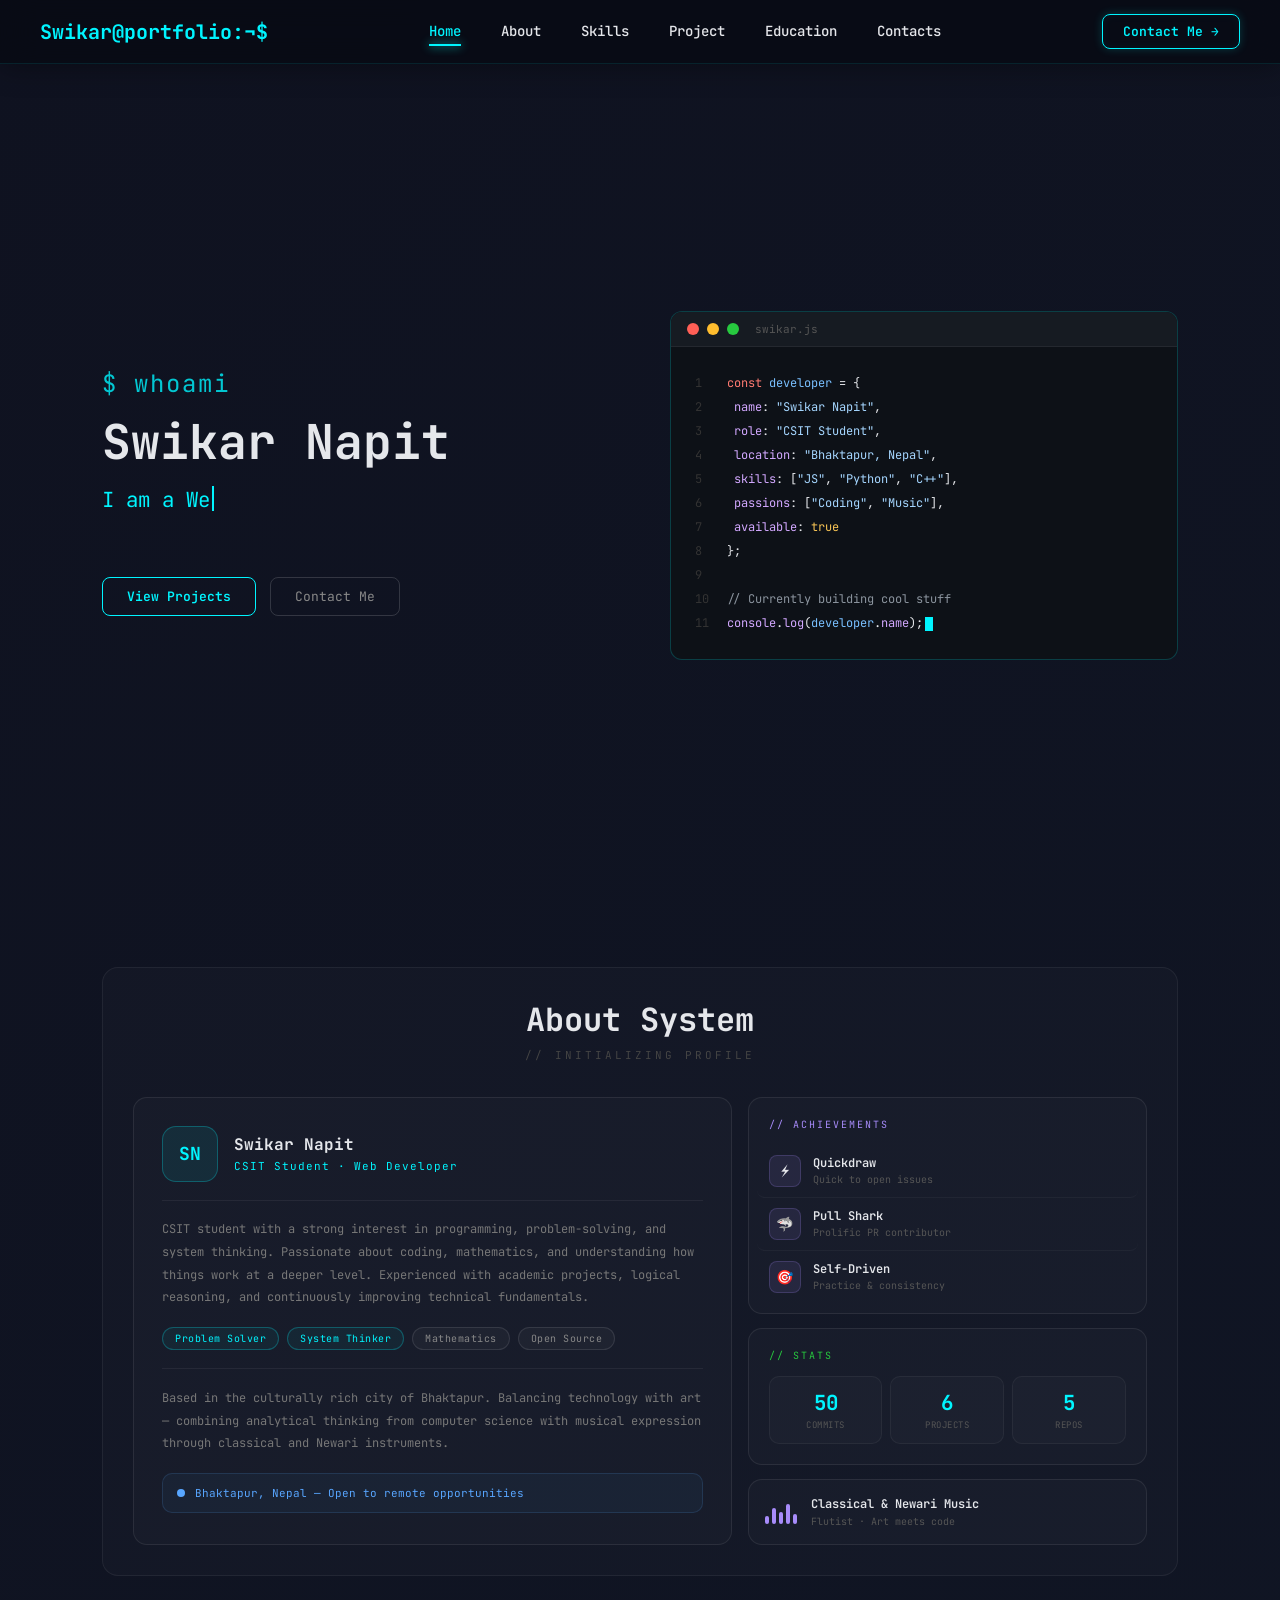
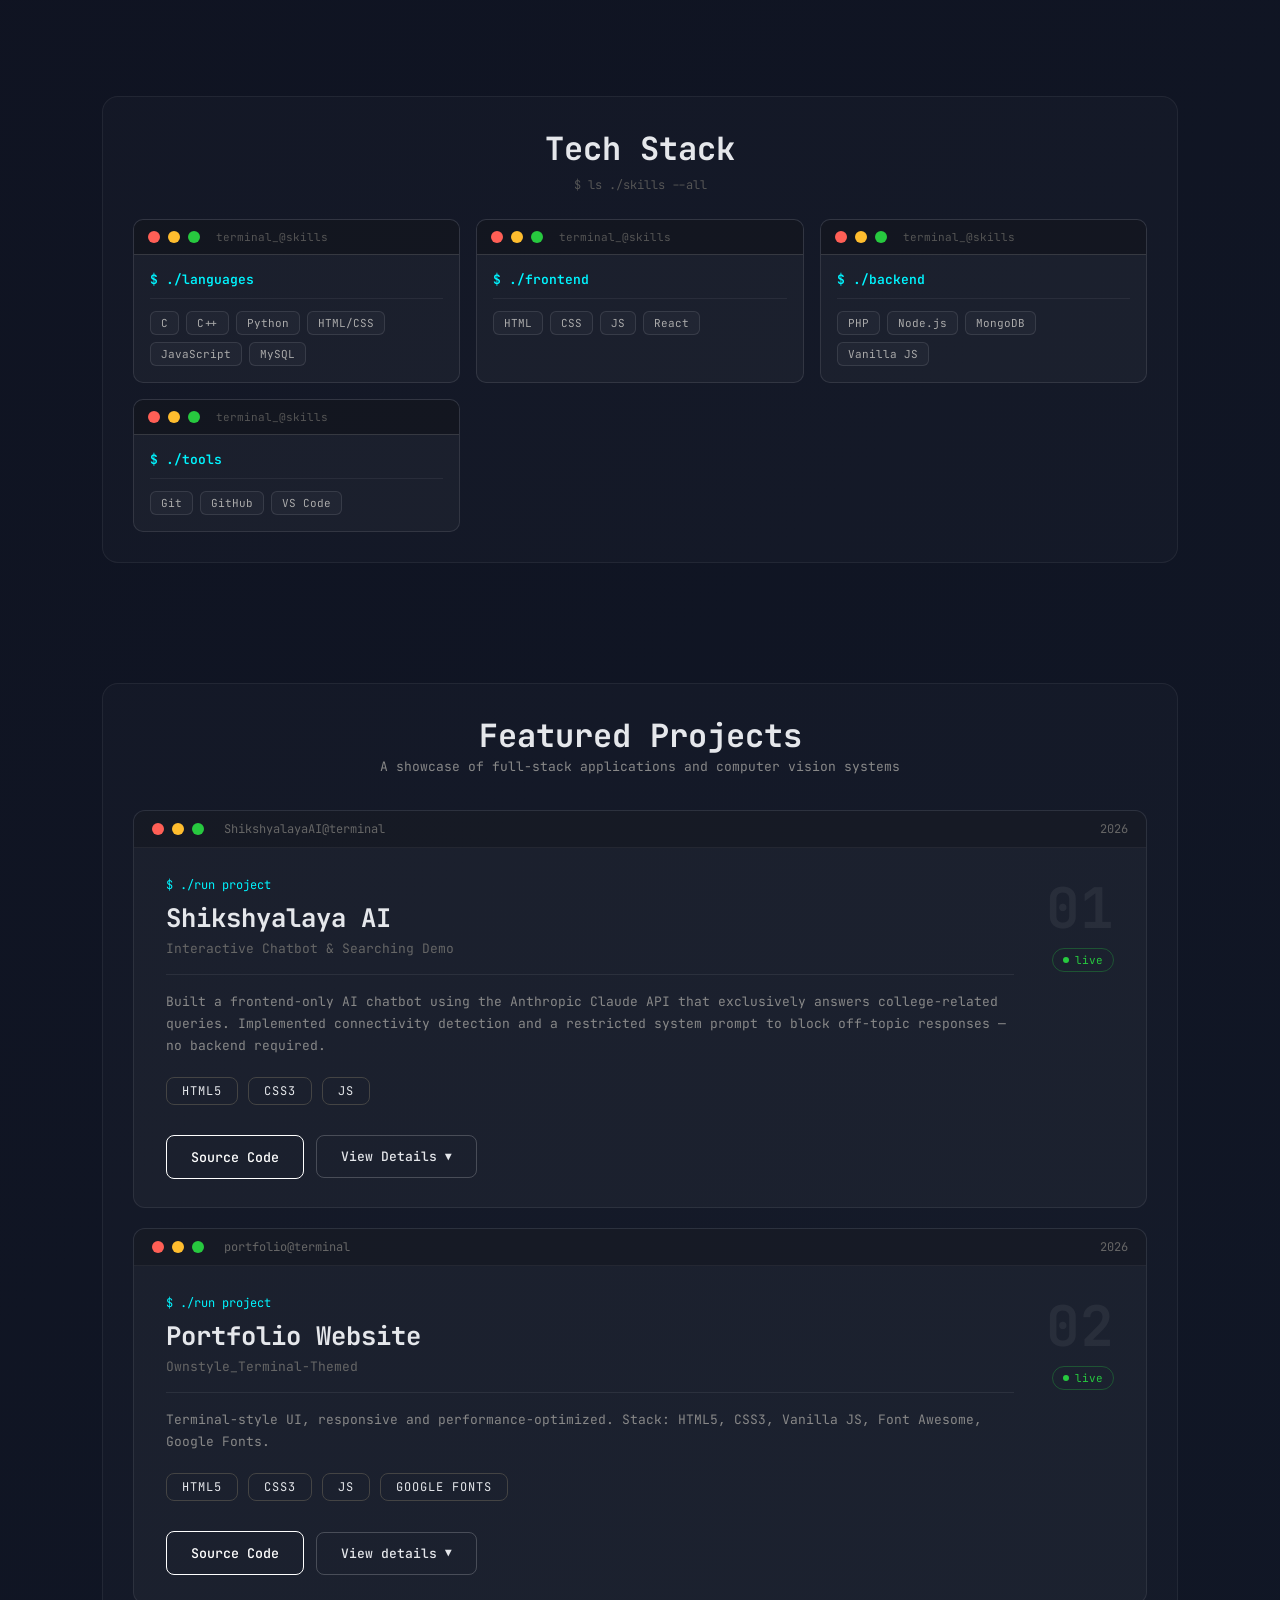
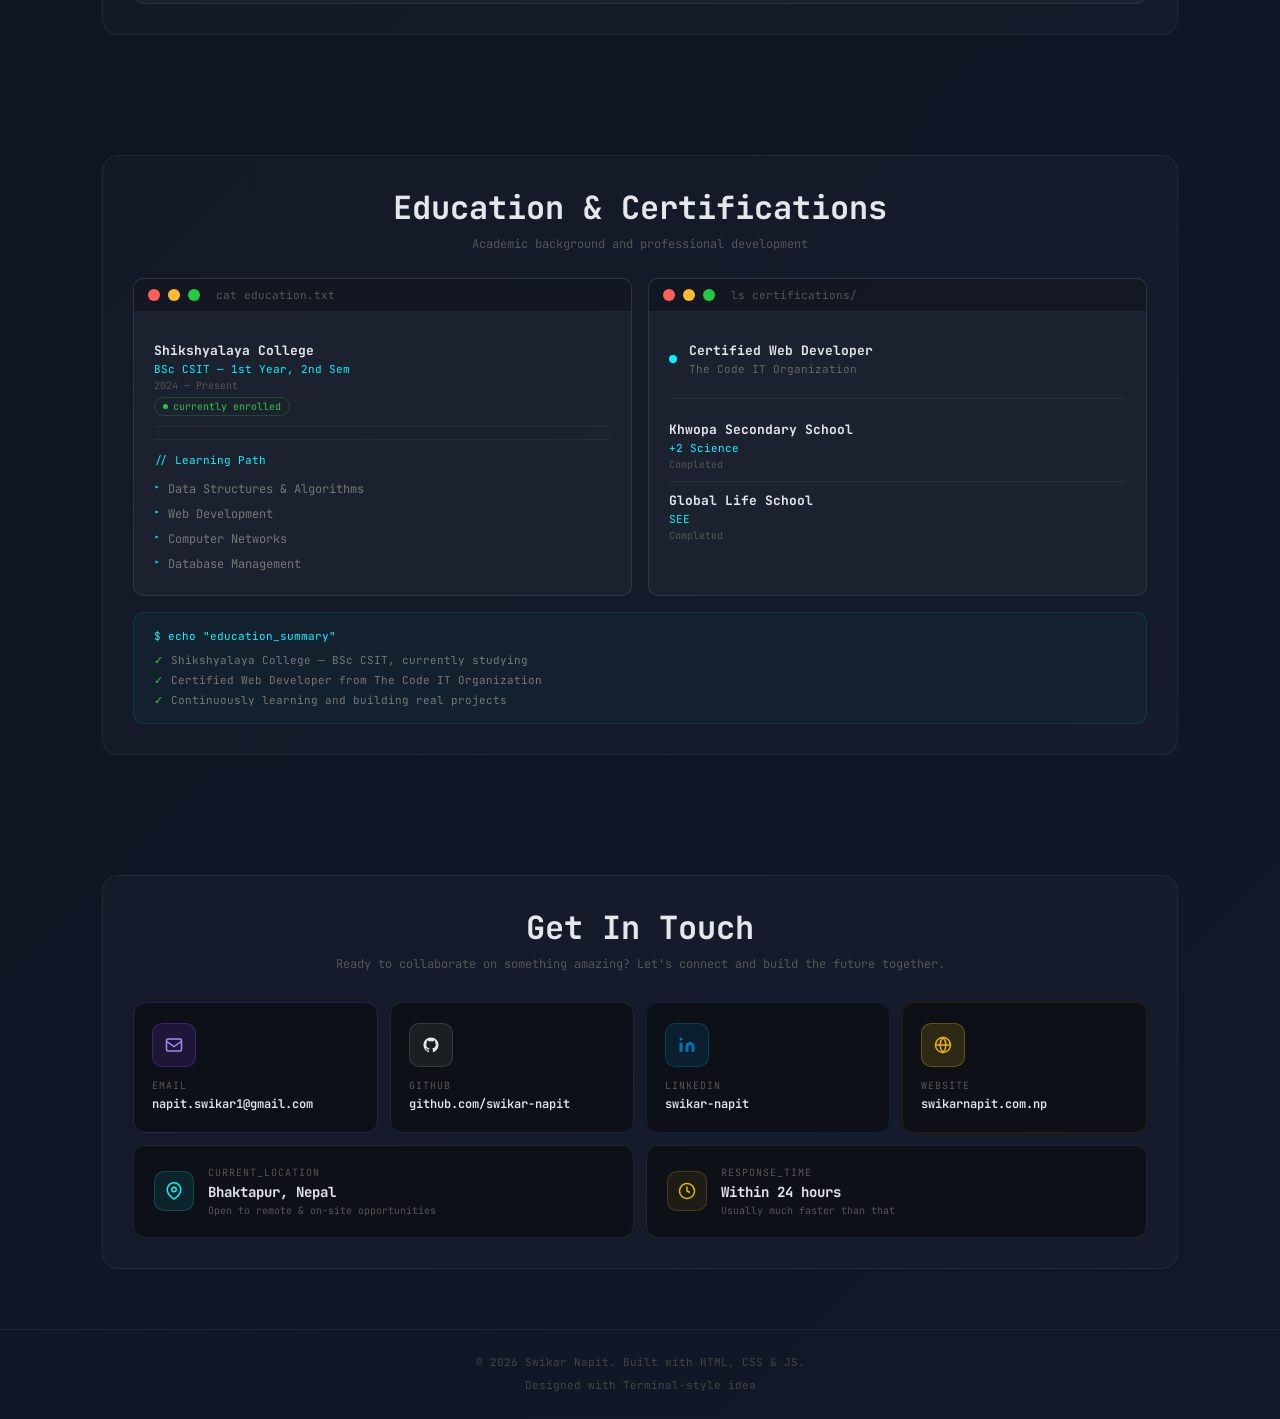
==== commit d7a68bbd: "Modified" ====
--- a/code/index.html
+++ b/code/index.html
@@ -212,7 +212,7 @@
                                     <span class="ts-title-bar">terminal_@skills</span>
                                 </div>
                                 <div class="ts-card-inner">
-                                    <div class="ts-card-title">Languages</div>
+                                    <div class="ts-card-title">./languages</div>
                                     <div class="ts-tags">
                                         <span class="ts-tag">C</span>
                                         <span class="ts-tag">C++</span>
@@ -234,7 +234,7 @@
                                     <span class="ts-title-bar">terminal_@skills</span>
                                 </div>
                                 <div class="ts-card-inner">
-                                    <div class="ts-card-title">Frontend</div>
+                                    <div class="ts-card-title">./frontend</div>
                                     <div class="ts-tags">
                                         <span class="ts-tag">HTML</span>
                                         <span class="ts-tag">CSS</span>
@@ -254,7 +254,7 @@
                                     <span class="ts-title-bar">terminal_@skills</span>
                                 </div>
                                 <div class="ts-card-inner">
-                                    <div class="ts-card-title">Backend</div>
+                                    <div class="ts-card-title">./backend</div>
                                     <div class="ts-tags">
                                         <span class="ts-tag">PHP</span>
                                         <span class="ts-tag">Node.js</span>
@@ -274,7 +274,7 @@
                                     <span class="ts-title-bar">terminal_@skills</span>
                                 </div>
                                 <div class="ts-card-inner">
-                                    <div class="ts-card-title">Tools</div>
+                                    <div class="ts-card-title">./tools</div>
                                     <div class="ts-tags">
                                         <span class="ts-tag">Git</span>
                                         <span class="ts-tag">GitHub</span>
--- a/code/style.css
+++ b/code/style.css
@@ -491,6 +491,7 @@
     border-color: rgba(255, 255, 255, 0.4);
     color: var(--text);
 }
+
 /* ===== ABOUT SECTION ===== */
 .ab-hero {
     text-align: center;
@@ -525,6 +526,13 @@
     display: flex;
     flex-direction: column;
     gap: 18px;
+    transition: border-color 0.3s, transform 0.3s, box-shadow 0.3s;
+}
+
+.ab-profile:hover {
+    border-color: rgba(0,245,255,0.3);
+    transform: translateY(-3px);
+    box-shadow: 0 8px 24px rgba(0,245,255,0.06);
 }
 
 .ab-profile-top {
@@ -537,8 +545,8 @@
     width: 56px;
     height: 56px;
     border-radius: 14px;
-    background: rgba(0,245,255,0.08);
-    border: 1px solid rgba(0,245,255,0.25);
+    background: rgba(0, 245, 255, 0.08);
+    border: 1px solid rgba(0, 245, 255, 0.25);
     display: flex;
     align-items: center;
     justify-content: center;
@@ -563,7 +571,7 @@
 
 .ab-divider {
     height: 0.5px;
-    background: rgba(255,255,255,0.06);
+    background: rgba(255, 255, 255, 0.06);
 }
 
 .ab-desc {
@@ -582,16 +590,16 @@
     font-size: 10px;
     padding: 4px 12px;
     border-radius: 20px;
-    border: 0.5px solid rgba(255,255,255,0.1);
+    border: 0.5px solid rgba(255, 255, 255, 0.1);
     color: #888;
-    background: rgba(255,255,255,0.03);
+    background: rgba(255, 255, 255, 0.03);
     letter-spacing: 0.5px;
 }
 
 .ab-tag.accent {
-    border-color: rgba(0,245,255,0.25);
+    border-color: rgba(0, 245, 255, 0.25);
     color: #00f5ff;
-    background: rgba(0,245,255,0.05);
+    background: rgba(0, 245, 255, 0.05);
 }
 
 .ab-loc-row {
@@ -599,8 +607,8 @@
     align-items: center;
     gap: 10px;
     padding: 12px 14px;
-    background: rgba(88,166,255,0.05);
-    border: 0.5px solid rgba(88,166,255,0.15);
+    background: rgba(88, 166, 255, 0.05);
+    border: 0.5px solid rgba(88, 166, 255, 0.15);
     border-radius: 10px;
 }
 
@@ -614,8 +622,17 @@
 }
 
 @keyframes locpulse {
-    0%,100% { opacity: 1; box-shadow: 0 0 0 0 rgba(88,166,255,0.4); }
-    50%      { opacity: 0.7; box-shadow: 0 0 0 6px rgba(88,166,255,0); }
+
+    0%,
+    100% {
+        opacity: 1;
+        box-shadow: 0 0 0 0 rgba(88, 166, 255, 0.4);
+    }
+
+    50% {
+        opacity: 0.7;
+        box-shadow: 0 0 0 6px rgba(88, 166, 255, 0);
+    }
 }
 
 .ab-loc-text {
@@ -634,6 +651,13 @@
     border: 0.5px solid rgba(255,255,255,0.08);
     border-radius: 14px;
     padding: 20px;
+    transition: border-color 0.3s, transform 0.3s, box-shadow 0.3s;
+}
+
+.ab-achieve:hover {
+    border-color: rgba(167,139,250,0.3);
+    transform: translateY(-3px);
+    box-shadow: 0 8px 24px rgba(167,139,250,0.06);
 }
 
 .ab-achieve-label {
@@ -652,8 +676,38 @@
     border-bottom: 0.5px solid rgba(255,255,255,0.04);
 }
 
-.ab-badge:last-child { border-bottom: none; padding-bottom: 0; }
-.ab-badge:first-of-type { padding-top: 0; }
+/* REPLACE WITH */
+.ab-badge {
+    display: flex;
+    align-items: center;
+    gap: 12px;
+    padding: 10px 12px;
+    border-radius: 8px;
+    border-bottom: 0.5px solid rgba(255,255,255,0.04);
+    transition: background 0.2s, transform 0.2s;
+    margin: 0 -12px;
+}
+
+.ab-badge:hover {
+    background: rgba(167,139,250,0.06);
+    transform: translateX(4px);
+}
+
+.ab-badge:hover .ab-badge-name {
+    color: #a78bfa;
+}
+
+.ab-badge:hover .ab-badge-icon {
+    background: rgba(167,139,250,0.2);
+    border-color: rgba(167,139,250,0.4);
+}
+
+.ab-badge-name {
+    font-size: 12px;
+    color: var(--text);
+    font-weight: 600;
+    transition: color 0.2s;
+}
 
 .ab-badge-icon {
     width: 32px;
@@ -666,6 +720,29 @@
     justify-content: center;
     font-size: 14px;
     flex-shrink: 0;
+    transition: background 0.2s, border-color 0.2s;
+}
+
+.ab-badge:last-child {
+    border-bottom: none;
+    padding-bottom: 0;
+}
+
+.ab-badge:first-of-type {
+    padding-top: 0;
+}
+
+.ab-badge-icon {
+    width: 32px;
+    height: 32px;
+    border-radius: 8px;
+    background: rgba(167, 139, 250, 0.1);
+    border: 0.5px solid rgba(167, 139, 250, 0.2);
+    display: flex;
+    align-items: center;
+    justify-content: center;
+    font-size: 14px;
+    flex-shrink: 0;
 }
 
 .ab-badge-name {
@@ -685,6 +762,13 @@
     border: 0.5px solid rgba(255,255,255,0.08);
     border-radius: 14px;
     padding: 20px;
+    transition: border-color 0.3s, transform 0.3s, box-shadow 0.3s;
+}
+
+.ab-stats:hover {
+    border-color: rgba(39,201,63,0.3);
+    transform: translateY(-3px);
+    box-shadow: 0 8px 24px rgba(39,201,63,0.06);
 }
 
 .ab-stats-label {
@@ -697,15 +781,15 @@
 
 .ab-stats-grid {
     display: grid;
-    grid-template-columns: repeat(3,1fr);
+    grid-template-columns: repeat(3, 1fr);
     gap: 8px;
 }
 
 .ab-stat {
     text-align: center;
     padding: 12px 6px;
-    background: rgba(255,255,255,0.02);
-    border: 0.5px solid rgba(255,255,255,0.05);
+    background: rgba(255, 255, 255, 0.02);
+    border: 0.5px solid rgba(255, 255, 255, 0.05);
     border-radius: 10px;
 }
 
@@ -731,6 +815,13 @@
     background: rgba(255,255,255,0.02);
     border: 0.5px solid rgba(255,255,255,0.08);
     border-radius: 14px;
+    transition: border-color 0.3s, transform 0.3s, box-shadow 0.3s;
+}
+
+.ab-music:hover {
+    border-color: rgba(167,139,250,0.3);
+    transform: translateY(-3px);
+    box-shadow: 0 8px 24px rgba(167,139,250,0.06);
 }
 
 .ab-music-bars {
@@ -748,15 +839,41 @@
     animation: barwave 1.2s ease-in-out infinite;
 }
 
-.ab-bar:nth-child(1) { height: 8px;  animation-delay: 0s; }
-.ab-bar:nth-child(2) { height: 16px; animation-delay: 0.15s; }
-.ab-bar:nth-child(3) { height: 12px; animation-delay: 0.3s; }
-.ab-bar:nth-child(4) { height: 20px; animation-delay: 0.45s; }
-.ab-bar:nth-child(5) { height: 10px; animation-delay: 0.6s; }
+.ab-bar:nth-child(1) {
+    height: 8px;
+    animation-delay: 0s;
+}
+
+.ab-bar:nth-child(2) {
+    height: 16px;
+    animation-delay: 0.15s;
+}
+
+.ab-bar:nth-child(3) {
+    height: 12px;
+    animation-delay: 0.3s;
+}
+
+.ab-bar:nth-child(4) {
+    height: 20px;
+    animation-delay: 0.45s;
+}
+
+.ab-bar:nth-child(5) {
+    height: 10px;
+    animation-delay: 0.6s;
+}
 
 @keyframes barwave {
-    0%,100% { transform: scaleY(0.4); }
-    50%      { transform: scaleY(1); }
+
+    0%,
+    100% {
+        transform: scaleY(0.4);
+    }
+
+    50% {
+        transform: scaleY(1);
+    }
 }
 
 .ab-music-title {
@@ -772,8 +889,11 @@
 }
 
 @media (max-width: 768px) {
-    .ab-grid { grid-template-columns: 1fr; }
-}
+    .ab-grid {
+        grid-template-columns: 1fr;
+    }
+}
+
 section h2 {
     margin-bottom: 12px;
     font-size: 20px;
@@ -887,7 +1007,7 @@
 }
 
 .ts-card-title {
-    color: var(--top);
+    color: var(--accent);
     font-size: 13px;
     font-weight: 600;
     margin-bottom: 12px;
@@ -1780,5 +1900,4 @@
 .footer p {
     font-size: 11px;
     color: #444;
-}
-
+}
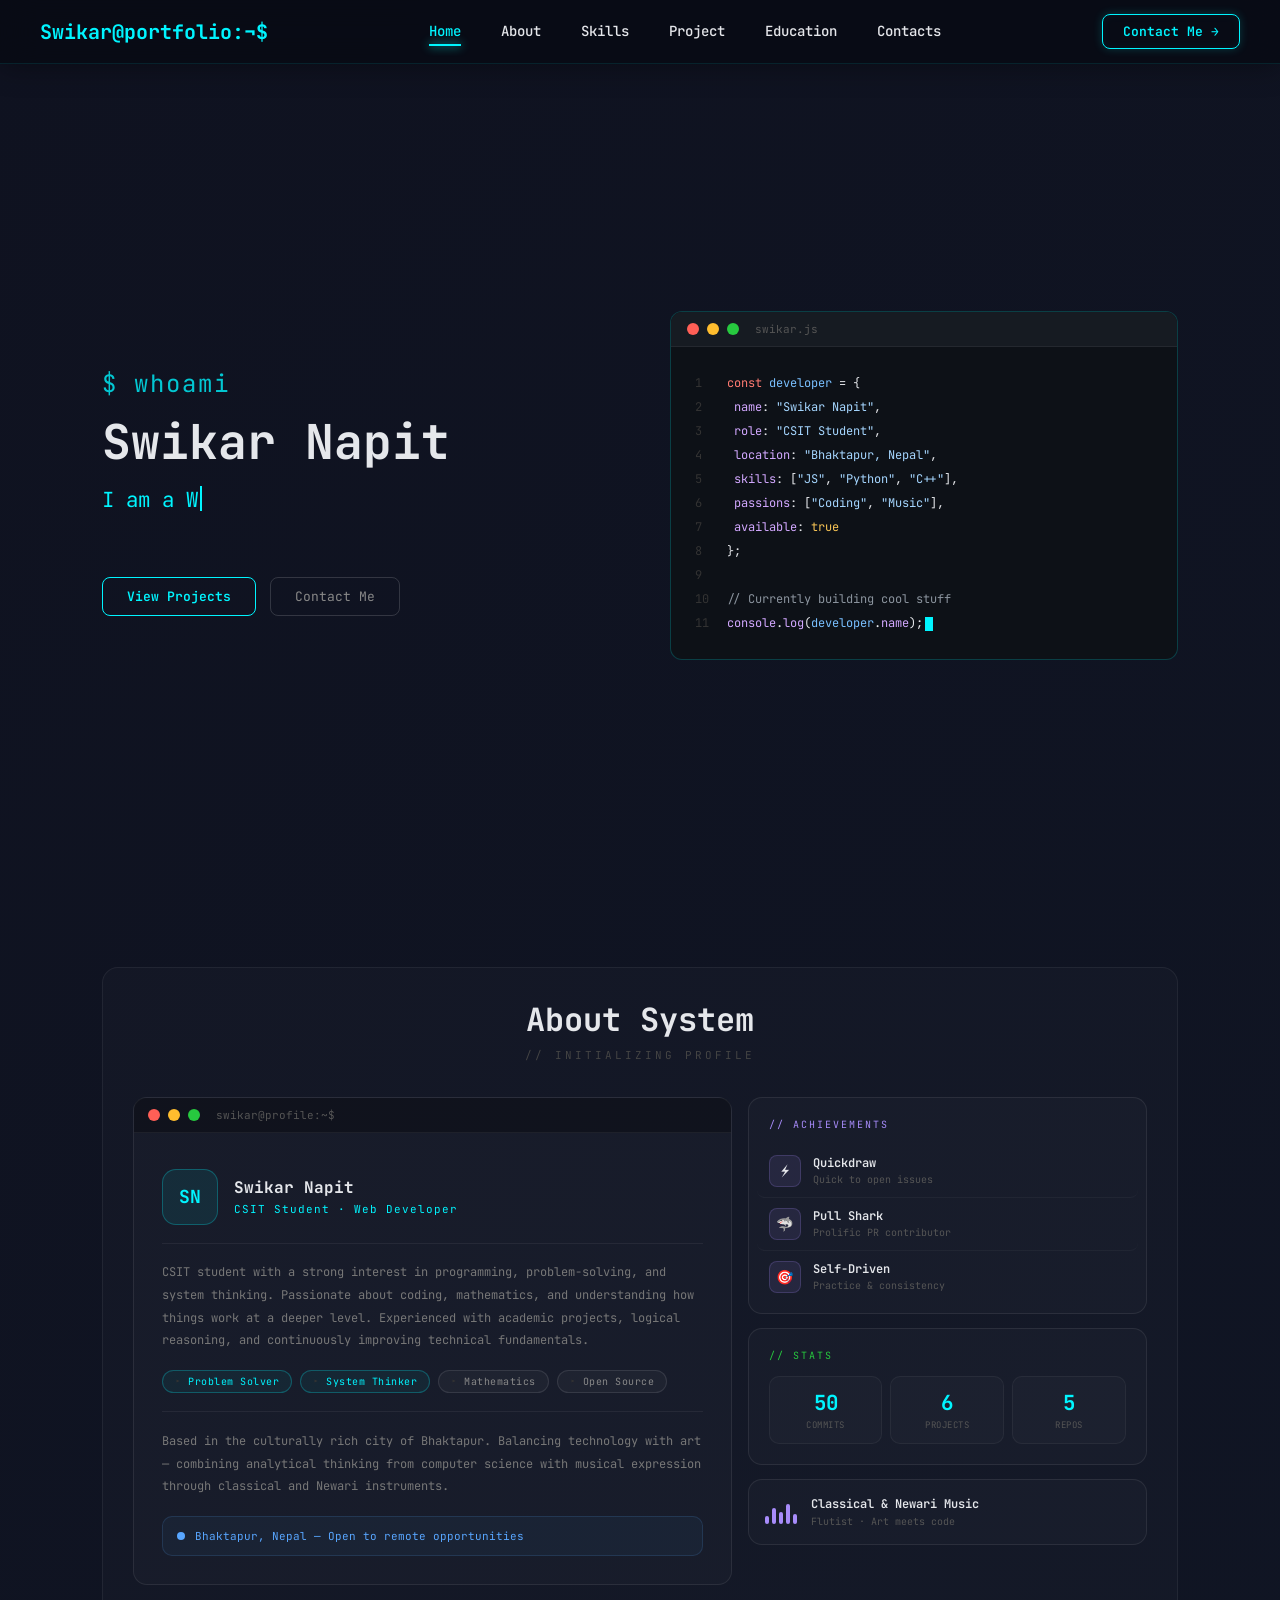
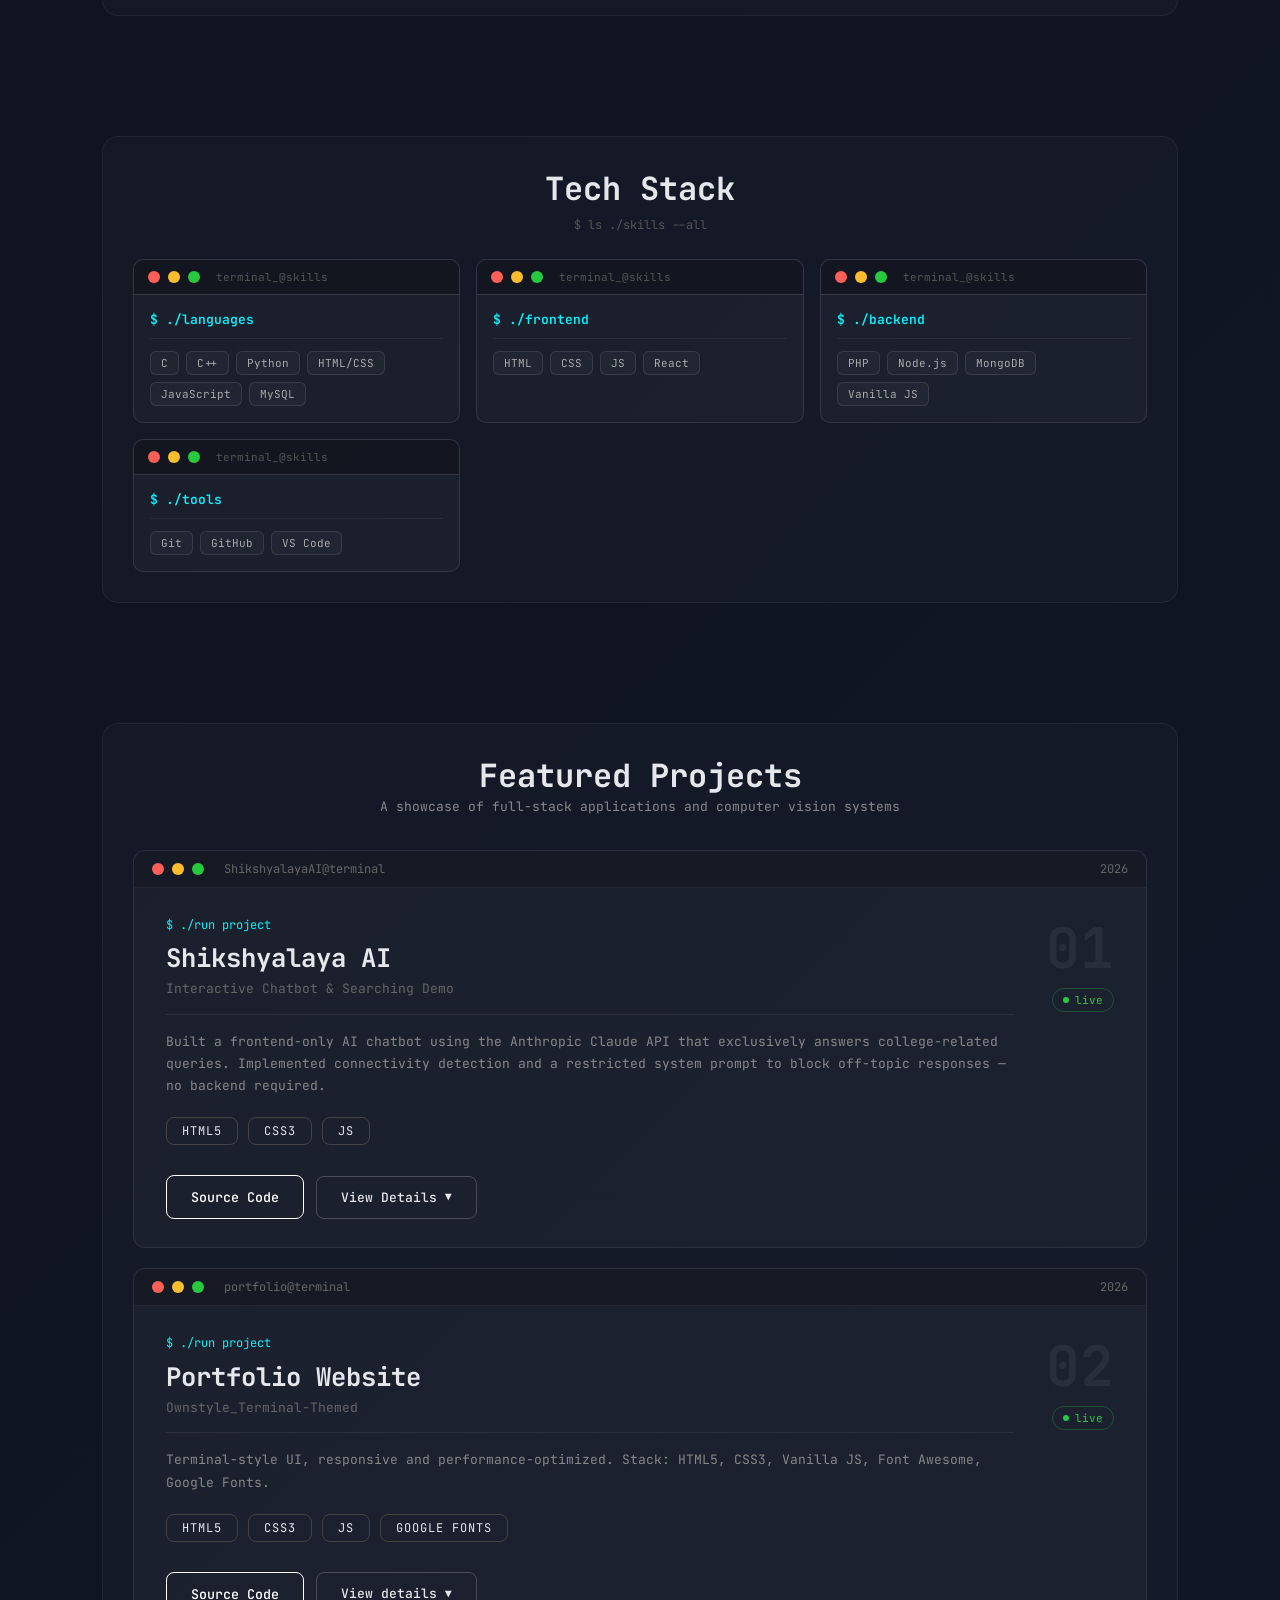
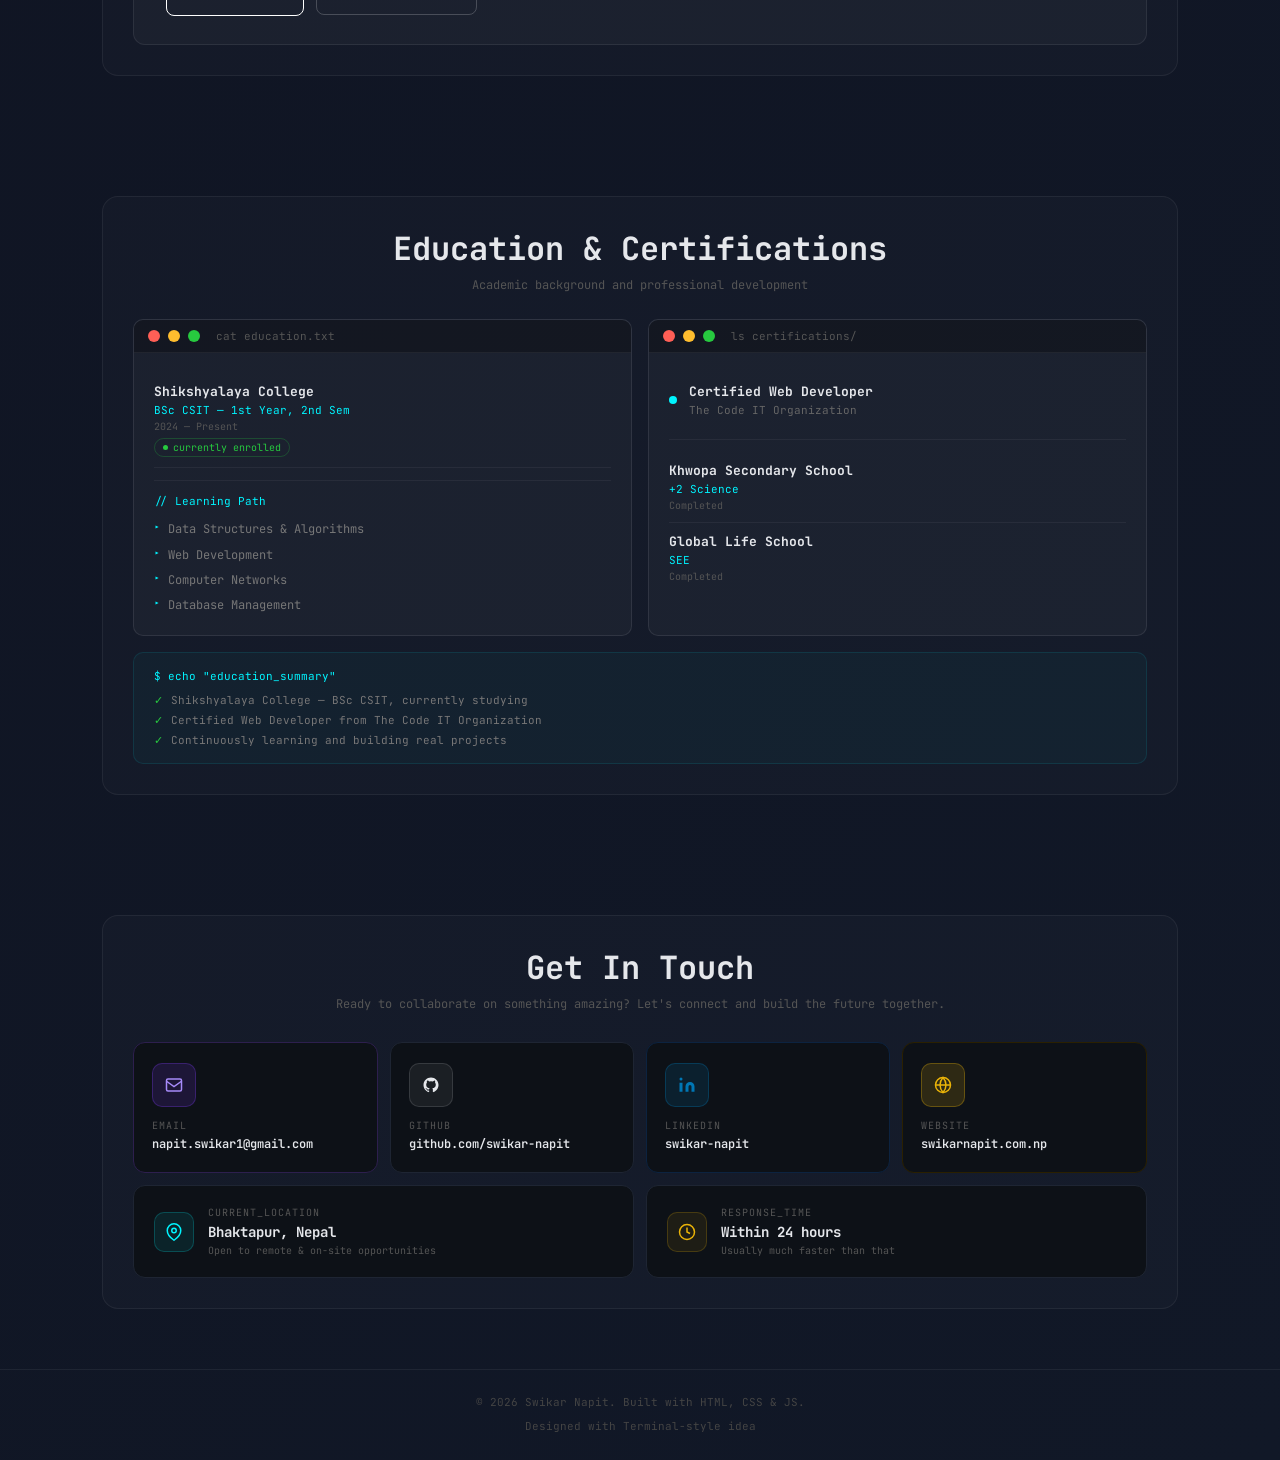
==== commit b231801e: "terminal styled about section" ====
--- a/code/index.html
+++ b/code/index.html
@@ -106,6 +106,14 @@
 
                         <div class="ab-grid">
                             <div class="ab-profile">
+                                <div class="ab-profile-bar">
+                                    <div class="dots">
+                                        <div class="dot red"></div>
+                                        <div class="dot yellow"></div>
+                                        <div class="dot green"></div>
+                                    </div>
+                                    <span class="ab-profile-bar-label">swikar@profile:~$</span>
+                                </div>
                                 <div class="ab-profile-top">
                                     <div class="ab-avatar">SN</div>
                                     <div class="ab-profile-info">
@@ -119,8 +127,10 @@
                                     things work at a deeper level. Experienced with academic projects, logical
                                     reasoning, and continuously improving technical fundamentals.</p>
                                 <div class="ab-tags-row">
-                                    <span class="ab-tag accent">Problem Solver</span>
-                                    <span class="ab-tag accent">System Thinker</span>
+                                    <span class="ab-tag accent">Problem
+                                        Solver</span>
+                                    <span class="ab-tag accent">System
+                                        Thinker</span>
                                     <span class="ab-tag">Mathematics</span>
                                     <span class="ab-tag">Open Source</span>
                                 </div>
--- a/code/style.css
+++ b/code/style.css
@@ -540,6 +540,72 @@
     align-items: center;
     gap: 16px;
 }
+/* ===== PROFILE TERMINAL BAR ===== */
+.ab-profile-bar {
+    display: flex;
+    align-items: center;
+    gap: 8px;
+    padding: 10px 14px;
+    background: rgba(0,0,0,0.3);
+    border-bottom: 1px solid rgba(255,255,255,0.06);
+    border-radius: 10px 10px 0 0;
+    margin: -28px -28px 0 -28px;
+    margin-bottom: 18px;
+}
+
+.ab-profile-bar-label {
+    font-size: 11px;
+    color: #555;
+    margin-left: 8px;
+}
+
+/* ===== INTERACTIVE TAGS ===== */
+.ab-tags-row {
+    display: flex;
+    flex-wrap: wrap;
+    gap: 8px;
+}
+
+.ab-tag {
+    font-size: 11px;
+    padding: 6px 14px;
+    border-radius: 6px;
+    border-left: 2px solid #333;
+    color: #666;
+    background: rgba(255,255,255,0.02);
+    letter-spacing: 0.5px;
+    transition: all 0.25s;
+    cursor: default;
+}
+
+.ab-tag::before {
+    content: "▸ ";
+    color: #333;
+    transition: color 0.25s;
+}
+
+.ab-tag:hover {
+    border-left-color: var(--accent);
+    color: var(--text);
+    background: rgba(0,245,255,0.04);
+    transform: translateX(4px);
+}
+
+.ab-tag:hover::before {
+    color: var(--accent);
+}
+
+.ab-tag.accent {
+    border-left-color: rgba(0,245,255,0.4);
+    color: #aaa;
+}
+
+.ab-tag.accent:hover {
+    border-left-color: var(--accent);
+    color: #00f5ff;
+    background: rgba(0,245,255,0.06);
+    box-shadow: 2px 0 12px rgba(0,245,255,0.08);
+}
 
 .ab-avatar {
     width: 56px;
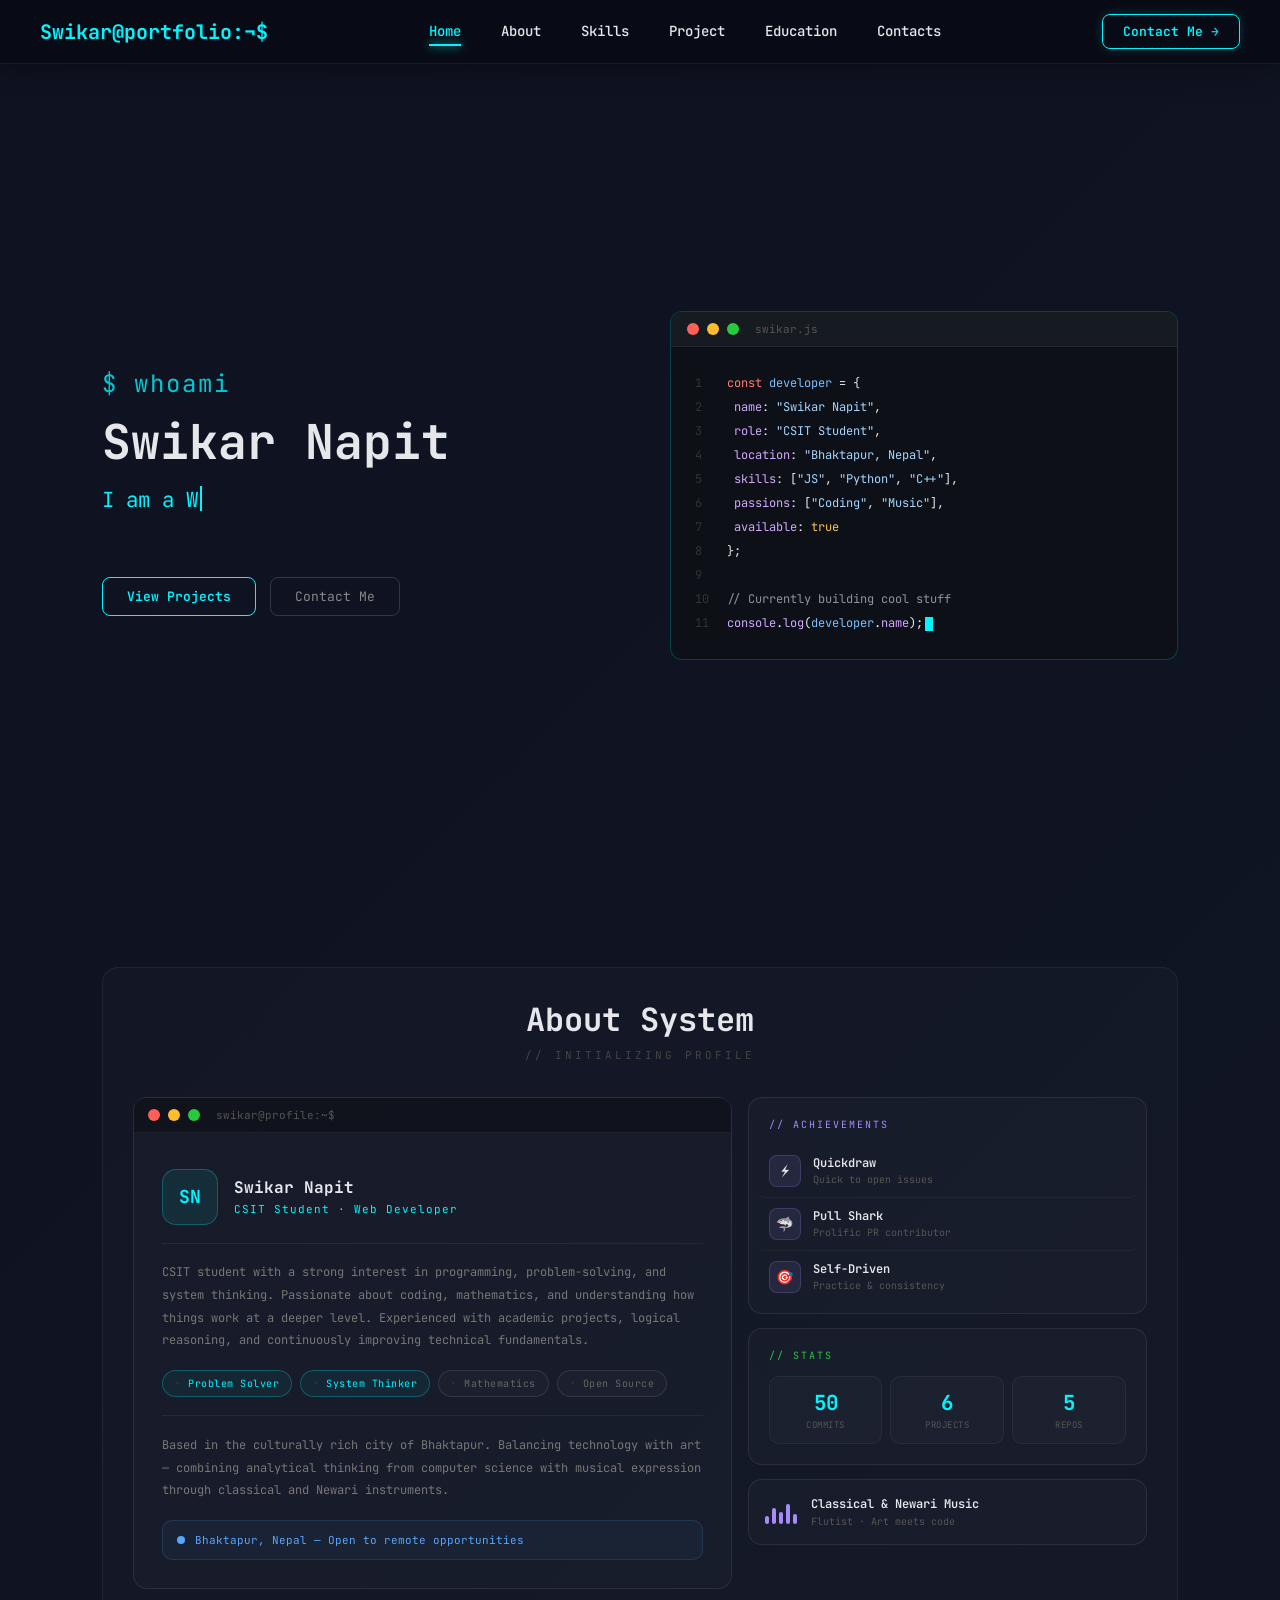
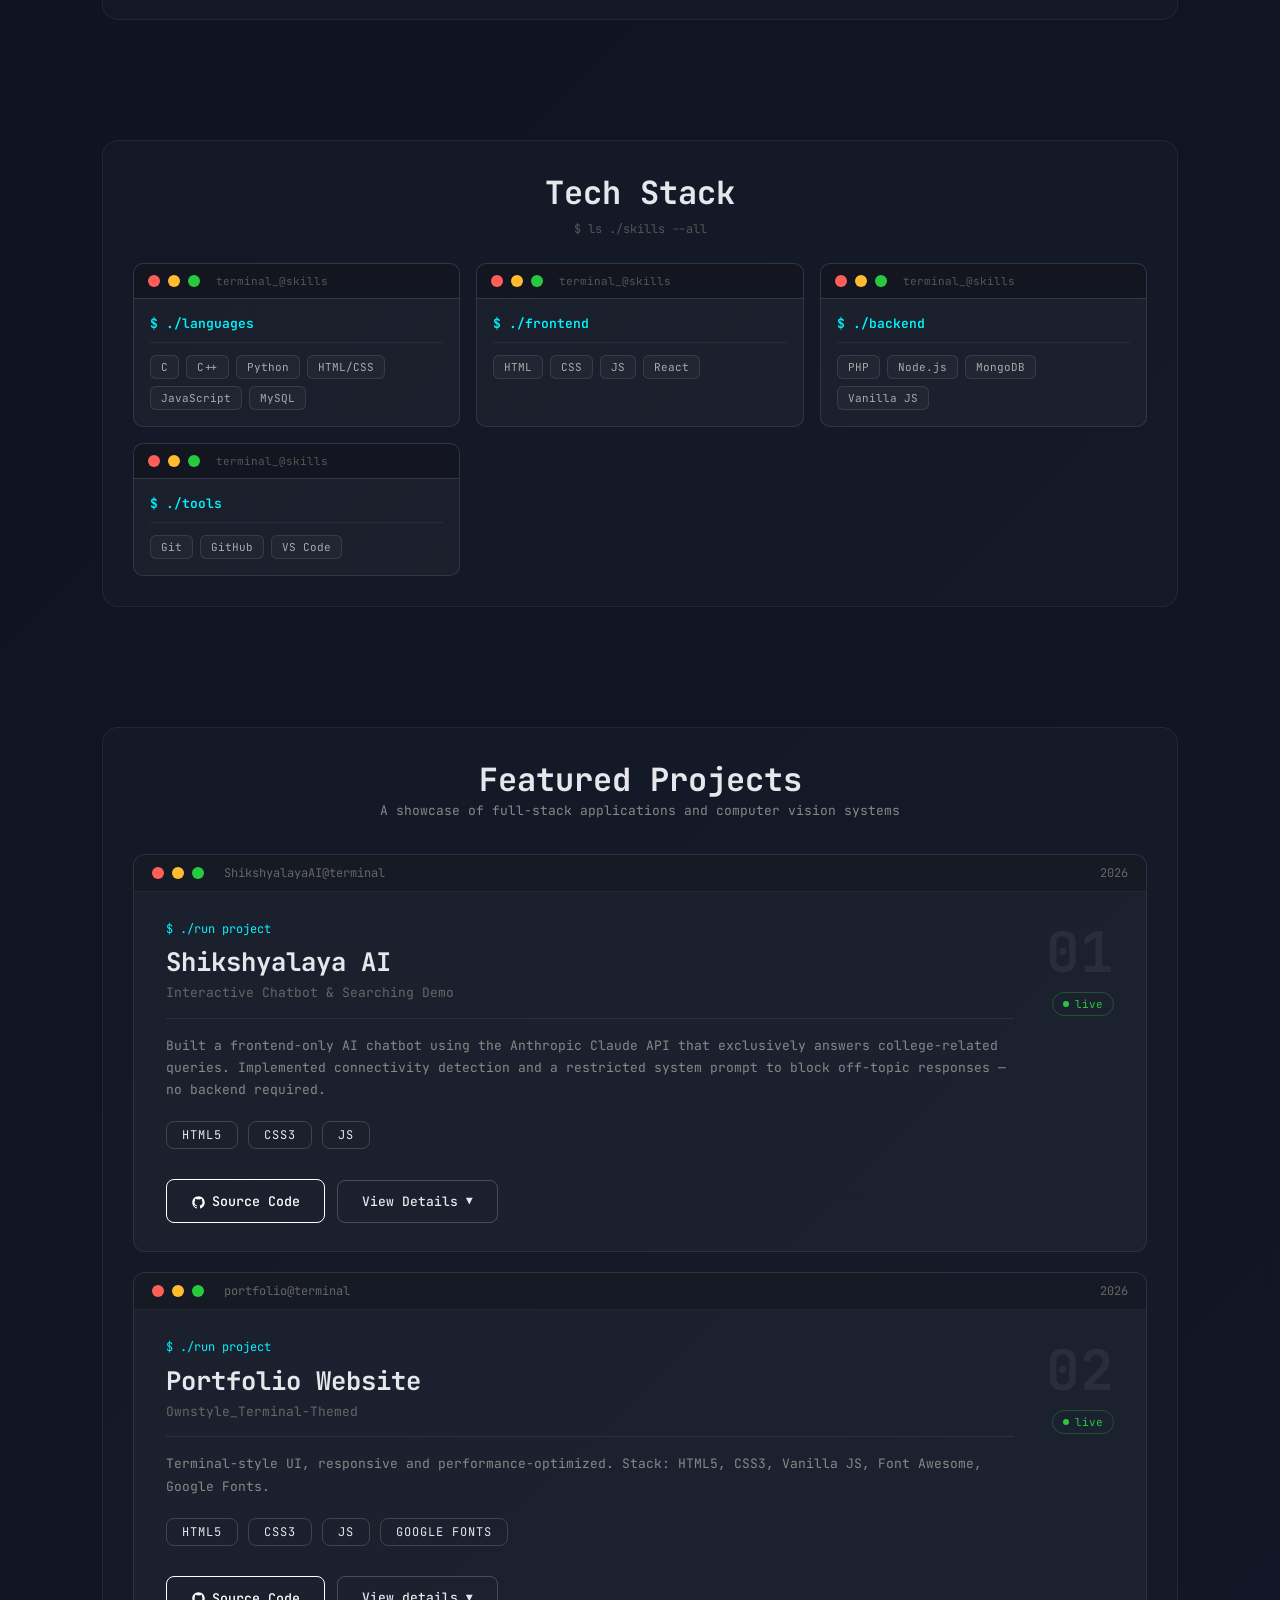
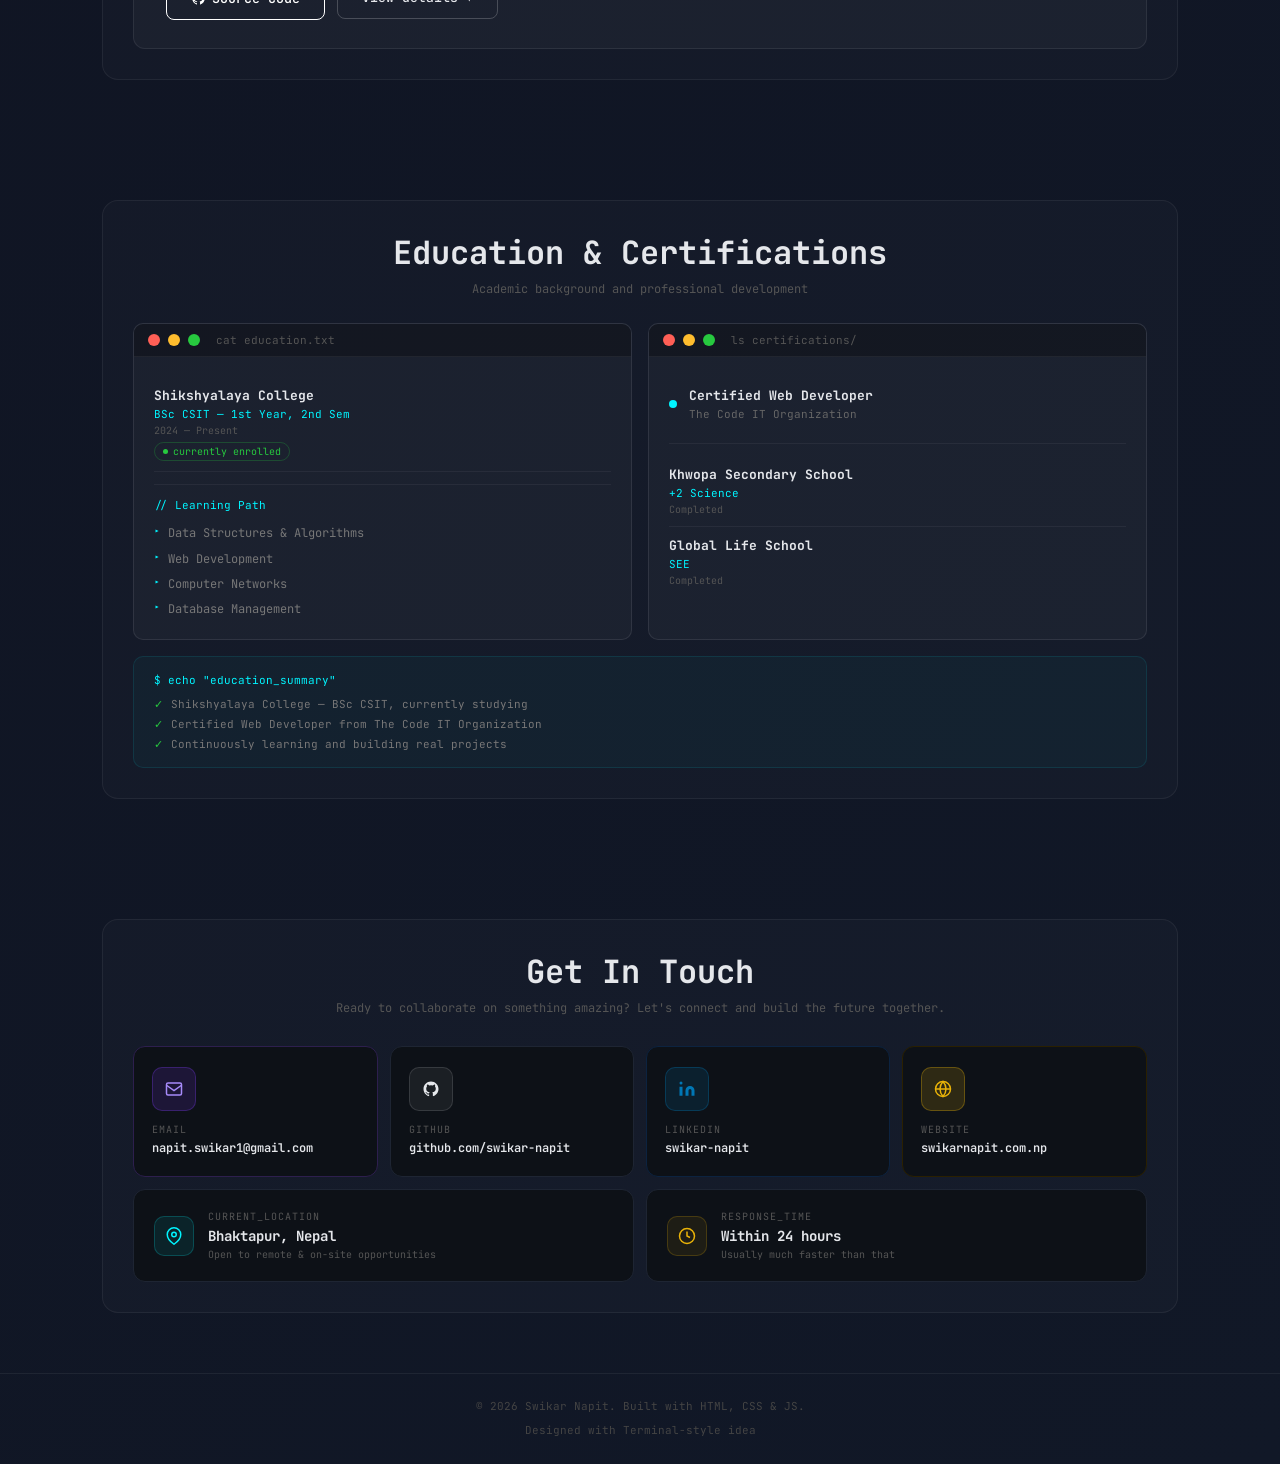
==== commit 9e2058aa: "updated" ====
--- a/code/index.html
+++ b/code/index.html
@@ -5,627 +5,631 @@
     <meta charset="UTF-8">
     <meta name="viewport" content="width=device-width, initial-scale=1.0">
     <title>Swikar Napit</title>
-    <link rel="icon" href="/home/swikar/Documents/portfolio/Image/swikar.jpg">
+    <link rel="icon" href="Image/swikar.jpg">
     <link rel="stylesheet" href="style.css">
-    <link
-        href="https://fonts.googleapis.com/css2?family=JetBrains+Mono:wght@400;600&family=Poppins:wght@300;500;700&display=swap"
-        rel="stylesheet">
+    <link href="https://fonts.googleapis.com/css2?family=JetBrains+Mono:wght@400;600;700&display=swap" rel="stylesheet">
 
 </head>
 
 <body>
     <script src="main.js"></script>
-    <div class="head1">
-        <header class="head1">
-            <div class="navbar">
-                <h1 class="tophead">Swikar@portfolio:¬$</h1>
-                <nav class="nav">
-                    <ul class="list">
-                        <li><a href="#home">Home</a></li>
-                        <li><a href="#about">About</a></li>
-                        <li><a href="#skills">Skills</a></li>
-                        <li><a href="#project">Project</a></li>
-                        <li><a href="#education">Education</a></li>
-                        <li><a href="#contacts">Contacts</a></li>
-                    </ul>
-                </nav>
-                <button class="hamburger" id="hamburger" onclick="toggleMenu()">
-                    <span></span>
-                    <span></span>
-                    <span></span>
-                </button>
-                <button class="contact-btn" onclick="location.href='#contacts'">Contact Me</button>
-            </div>
-            <main>
-                <section id="home">
-                    <div class="home-inner">
-                        <div class="home-left">
-                            <p class="home-greeting">$ whoami</p>
-                            <h1 class="name">Swikar Napit</h1>
-                            <p class="type">I am a.....</p>
-                            <div class="home-btns">
-                                <a href="#project" class="home-btn-primary">View Projects</a>
-                                <a href="#contacts" class="home-btn-secondary">Contact Me</a>
-                            </div>
-                        </div>
-                        <div class="home-right">
-                            <div class="code-block">
-                                <div class="code-bar">
-                                    <div class="dots">
-                                        <div class="dot red"></div>
-                                        <div class="dot yellow"></div>
-                                        <div class="dot green"></div>
-                                    </div>
-                                    <span class="code-file">swikar.js</span>
-                                </div>
-                                <div class="code-body">
-                                    <span class="code-line"><span class="ln">1</span><span class="kw">const</span> <span
-                                            class="cv">developer</span> <span class="nt">= {</span></span>
-                                    <span class="code-line"><span class="ln">2</span> <span class="fn">name</span><span
-                                            class="nt">:</span> <span class="str">"Swikar Napit"</span><span
-                                            class="nt">,</span></span>
-                                    <span class="code-line"><span class="ln">3</span> <span class="fn">role</span><span
-                                            class="nt">:</span> <span class="str">"CSIT Student"</span><span
-                                            class="nt">,</span></span>
-                                    <span class="code-line"><span class="ln">4</span> <span
-                                            class="fn">location</span><span class="nt">:</span> <span
-                                            class="str">"Bhaktapur, Nepal"</span><span class="nt">,</span></span>
-                                    <span class="code-line"><span class="ln">5</span> <span
-                                            class="fn">skills</span><span class="nt">: [</span><span
-                                            class="str">"JS"</span><span class="nt">,</span> <span
-                                            class="str">"Python"</span><span class="nt">,</span> <span
-                                            class="str">"C++"</span><span class="nt">],</span></span>
-                                    <span class="code-line"><span class="ln">6</span> <span
-                                            class="fn">passions</span><span class="nt">: [</span><span
-                                            class="str">"Coding"</span><span class="nt">,</span> <span
-                                            class="str">"Music"</span><span class="nt">],</span></span>
-                                    <span class="code-line"><span class="ln">7</span> <span
-                                            class="fn">available</span><span class="nt">:</span> <span
-                                            class="val">true</span></span>
-                                    <span class="code-line"><span class="ln">8</span><span class="nt">};</span></span>
-                                    <span class="code-line"><span class="ln">9</span></span>
-                                    <span class="code-line"><span class="ln">10</span><span class="cm">// Currently
-                                            building cool stuff</span></span>
-                                    <span class="code-line"><span class="ln">11</span><span
-                                            class="fn">console</span><span class="nt">.</span><span
-                                            class="fn">log</span><span class="nt">(</span><span
-                                            class="cv">developer</span><span class="nt">.</span><span
-                                            class="fn">name</span><span class="nt">);</span><span
-                                            class="code-cursor"></span></span>
-                                </div>
-                            </div>
-                        </div>
-                    </div>
-                </section>
-                <section id="about">
-                    <div class="card">
-                        <div class="ab-hero">
-                            <h1 class="ab-hero-title">About System</h1>
-                            <p class="ab-hero-sub">// initializing profile</p>
-                        </div>
-
-                        <div class="ab-grid">
-                            <div class="ab-profile">
-                                <div class="ab-profile-bar">
-                                    <div class="dots">
-                                        <div class="dot red"></div>
-                                        <div class="dot yellow"></div>
-                                        <div class="dot green"></div>
-                                    </div>
-                                    <span class="ab-profile-bar-label">swikar@profile:~$</span>
-                                </div>
-                                <div class="ab-profile-top">
-                                    <div class="ab-avatar">SN</div>
-                                    <div class="ab-profile-info">
-                                        <div class="ab-profile-name">Swikar Napit</div>
-                                        <div class="ab-profile-role">CSIT Student · Web Developer</div>
-                                    </div>
-                                </div>
-                                <div class="ab-divider"></div>
-                                <p class="ab-desc">CSIT student with a strong interest in programming, problem-solving,
-                                    and system thinking. Passionate about coding, mathematics, and understanding how
-                                    things work at a deeper level. Experienced with academic projects, logical
-                                    reasoning, and continuously improving technical fundamentals.</p>
-                                <div class="ab-tags-row">
-                                    <span class="ab-tag accent">Problem
-                                        Solver</span>
-                                    <span class="ab-tag accent">System
-                                        Thinker</span>
-                                    <span class="ab-tag">Mathematics</span>
-                                    <span class="ab-tag">Open Source</span>
-                                </div>
-                                <div class="ab-divider"></div>
-                                <p class="ab-desc">Based in the culturally rich city of Bhaktapur. Balancing technology
-                                    with art — combining analytical thinking from computer science with musical
-                                    expression through classical and Newari instruments.</p>
-                                <div class="ab-loc-row">
-                                    <div class="ab-loc-dot"></div>
-                                    <span class="ab-loc-text">Bhaktapur, Nepal — Open to remote opportunities</span>
-                                </div>
-                            </div>
-
-                            <div class="ab-right">
-                                <div class="ab-achieve">
-                                    <div class="ab-achieve-label">// achievements</div>
-                                    <div class="ab-badge">
-                                        <div class="ab-badge-icon">⚡</div>
-                                        <div>
-                                            <div class="ab-badge-name">Quickdraw</div>
-                                            <div class="ab-badge-desc">Quick to open issues</div>
-                                        </div>
-                                    </div>
-                                    <div class="ab-badge">
-                                        <div class="ab-badge-icon">🦈</div>
-                                        <div>
-                                            <div class="ab-badge-name">Pull Shark</div>
-                                            <div class="ab-badge-desc">Prolific PR contributor</div>
-                                        </div>
-                                    </div>
-                                    <div class="ab-badge">
-                                        <div class="ab-badge-icon">🎯</div>
-                                        <div>
-                                            <div class="ab-badge-name">Self-Driven</div>
-                                            <div class="ab-badge-desc">Practice & consistency</div>
-                                        </div>
-                                    </div>
-                                </div>
-
-                                <div class="ab-stats">
-                                    <div class="ab-stats-label">// stats</div>
-                                    <div class="ab-stats-grid">
-                                        <div class="ab-stat">
-                                            <div class="ab-stat-num">50</div>
-                                            <div class="ab-stat-label">commits</div>
-                                        </div>
-                                        <div class="ab-stat">
-                                            <div class="ab-stat-num">6</div>
-                                            <div class="ab-stat-label">projects</div>
-                                        </div>
-                                        <div class="ab-stat">
-                                            <div class="ab-stat-num">5</div>
-                                            <div class="ab-stat-label">repos</div>
-                                        </div>
-                                    </div>
-                                </div>
-
-                                <div class="ab-music">
-                                    <div class="ab-music-bars">
-                                        <div class="ab-bar"></div>
-                                        <div class="ab-bar"></div>
-                                        <div class="ab-bar"></div>
-                                        <div class="ab-bar"></div>
-                                        <div class="ab-bar"></div>
-                                    </div>
-                                    <div class="ab-music-text">
-                                        <div class="ab-music-title">Classical & Newari Music</div>
-                                        <div class="ab-music-sub">Flutist · Art meets code</div>
-                                    </div>
-                                </div>
-                            </div>
-                        </div>
-                    </div>
-                </section>
-                <section id="skills">
-                    <div class="card">
-                        <h1 class="skilltopic">Tech Stack</h1>
-                        <p style="text-align:center; font-size:12px; color:#555; margin-top:6px; margin-bottom:24px;">$
-                            ls ./skills --all</p>
-                        <div class="ts-grid">
-
-                            <div class="ts-card">
-                                <div class="ts-bar">
-                                    <div class="dots">
-                                        <div class="dot red"></div>
-                                        <div class="dot yellow"></div>
-                                        <div class="dot green"></div>
-                                    </div>
-                                    <span class="ts-title-bar">terminal_@skills</span>
-                                </div>
-                                <div class="ts-card-inner">
-                                    <div class="ts-card-title">./languages</div>
-                                    <div class="ts-tags">
-                                        <span class="ts-tag">C</span>
-                                        <span class="ts-tag">C++</span>
-                                        <span class="ts-tag">Python</span>
-                                        <span class="ts-tag">HTML/CSS</span>
-                                        <span class="ts-tag">JavaScript</span>
-                                        <span class="ts-tag">MySQL</span>
-                                    </div>
-                                </div>
-                            </div>
-
-                            <div class="ts-card">
-                                <div class="ts-bar">
-                                    <div class="dots">
-                                        <div class="dot red"></div>
-                                        <div class="dot yellow"></div>
-                                        <div class="dot green"></div>
-                                    </div>
-                                    <span class="ts-title-bar">terminal_@skills</span>
-                                </div>
-                                <div class="ts-card-inner">
-                                    <div class="ts-card-title">./frontend</div>
-                                    <div class="ts-tags">
-                                        <span class="ts-tag">HTML</span>
-                                        <span class="ts-tag">CSS</span>
-                                        <span class="ts-tag">JS</span>
-                                        <span class="ts-tag">React</span>
-                                    </div>
-                                </div>
-                            </div>
-
-                            <div class="ts-card">
-                                <div class="ts-bar">
-                                    <div class="dots">
-                                        <div class="dot red"></div>
-                                        <div class="dot yellow"></div>
-                                        <div class="dot green"></div>
-                                    </div>
-                                    <span class="ts-title-bar">terminal_@skills</span>
-                                </div>
-                                <div class="ts-card-inner">
-                                    <div class="ts-card-title">./backend</div>
-                                    <div class="ts-tags">
-                                        <span class="ts-tag">PHP</span>
-                                        <span class="ts-tag">Node.js</span>
-                                        <span class="ts-tag">MongoDB</span>
-                                        <span class="ts-tag">Vanilla JS</span>
-                                    </div>
-                                </div>
-                            </div>
-
-                            <div class="ts-card">
-                                <div class="ts-bar">
-                                    <div class="dots">
-                                        <div class="dot red"></div>
-                                        <div class="dot yellow"></div>
-                                        <div class="dot green"></div>
-                                    </div>
-                                    <span class="ts-title-bar">terminal_@skills</span>
-                                </div>
-                                <div class="ts-card-inner">
-                                    <div class="ts-card-title">./tools</div>
-                                    <div class="ts-tags">
-                                        <span class="ts-tag">Git</span>
-                                        <span class="ts-tag">GitHub</span>
-                                        <span class="ts-tag">VS Code</span>
-                                    </div>
-                                </div>
-                            </div>
-
-                        </div>
-                    </div>
-                </section>
-                <section id="project">
-                    <div class="card">
-                        <h1 class="skilltopic">Featured Projects</h1>
-                        <p style="text-align:center; font-size:13px; color:#888; margin-bottom: 2rem;">A showcase of
-                            full-stack applications and computer vision systems</p>
-
-                        <div class="projects-container">
-
-                            <div class="proj-card">
-                                <div class="proj-bar">
-                                    <div class="dots">
-                                        <div class="dot red"></div>
-                                        <div class="dot yellow"></div>
-                                        <div class="dot green"></div>
-                                    </div>
-                                    <span class="proj-user">ShikshyalayaAI@terminal</span>
-                                    <span class="proj-year">2026</span>
-                                </div>
-                                <div class="proj-body">
-                                    <div class="proj-left">
-                                        <p class="proj-prompt">$ ./run project</p>
-                                        <h2 class="proj-name">Shikshyalaya AI</h2>
-                                        <p class="proj-subtitle">Interactive Chatbot & Searching Demo</p>
-                                        <div class="proj-line"></div>
-                                        <p class="proj-desc">Built a frontend-only AI chatbot using the Anthropic Claude
-                                            API that exclusively answers college-related queries. Implemented
-                                            connectivity detection and a restricted system prompt to block off-topic
-                                            responses — no backend required.</p>
-                                        <div class="tags-container">
-                                            <span class="tag">HTML5</span>
-                                            <span class="tag">CSS3</span>
-                                            <span class="tag">JS</span>
-                                        </div>
-                                        <div class="actions">
-                                            <button class="btn-details">
-                                                <a href="https://github.com/swikar-napit/Chat-bot">Source Code</a>
-                                            </button>
-                                            <button class="btn-desc" onclick="toggleDesc('proj1', this)">
-                                                View Details <span class="arrow">▼</span>
-                                            </button>
-                                        </div>
-                                        <div class="proj-details" id="proj1">
-                                            <div class="proj-details-inner">
-                                                <div>
-                                                    <h4>$ Features</h4>
-                                                    <ul>
-                                                        <li>Frontend-only, no backend required</li>
-                                                        <li>Restricted to college-related queries only</li>
-                                                        <li>Connectivity detection built-in</li>
-                                                        <li>Claude API integration</li>
-                                                    </ul>
-                                                </div>
-                                                <div>
-                                                    <h4>$ Highlights</h4>
-                                                    <div class="proj-highlight">
-                                                        Built and deployed a fully functional AI chatbot using just
-                                                        HTML, CSS and JS — no server needed.
-                                                    </div>
+    <header>
+        <div class="navbar">
+            <h1 class="tophead">Swikar@portfolio:¬$</h1>
+            <nav class="nav">
+                <ul class="list">
+                    <li><a href="#home">Home</a></li>
+                    <li><a href="#about">About</a></li>
+                    <li><a href="#skills">Skills</a></li>
+                    <li><a href="#project">Project</a></li>
+                    <li><a href="#education">Education</a></li>
+                    <li><a href="#contacts">Contacts</a></li>
+                </ul>
+            </nav>
+            <button class="hamburger" id="hamburger" onclick="toggleMenu()">
+                <span></span>
+                <span></span>
+                <span></span>
+            </button>
+            <button class="contact-btn" onclick="location.href='#contacts'">Contact Me</button>
+        </div>
+        <main>
+            <section id="home">
+                <div class="home-inner">
+                    <div class="home-left">
+                        <p class="home-greeting">$ whoami</p>
+                        <h1 class="name">Swikar Napit</h1>
+                        <p class="type">I am a.....</p>
+                        <div class="home-btns">
+                            <a href="#project" class="home-btn-primary">View Projects</a>
+                            <a href="#contacts" class="home-btn-secondary">Contact Me</a>
+                        </div>
+                    </div>
+                    <div class="home-right">
+                        <div class="code-block">
+                            <div class="code-bar">
+                                <div class="dots">
+                                    <div class="dot red"></div>
+                                    <div class="dot yellow"></div>
+                                    <div class="dot green"></div>
+                                </div>
+                                <span class="code-file">swikar.js</span>
+                            </div>
+                            <div class="code-body">
+                                <span class="code-line"><span class="ln">1</span><span class="kw">const</span> <span
+                                        class="cv">developer</span> <span class="nt">= {</span></span>
+                                <span class="code-line"><span class="ln">2</span> <span class="fn">name</span><span
+                                        class="nt">:</span> <span class="str">"Swikar Napit"</span><span
+                                        class="nt">,</span></span>
+                                <span class="code-line"><span class="ln">3</span> <span class="fn">role</span><span
+                                        class="nt">:</span> <span class="str">"CSIT Student"</span><span
+                                        class="nt">,</span></span>
+                                <span class="code-line"><span class="ln">4</span> <span class="fn">location</span><span
+                                        class="nt">:</span> <span class="str">"Bhaktapur, Nepal"</span><span
+                                        class="nt">,</span></span>
+                                <span class="code-line"><span class="ln">5</span> <span class="fn">skills</span><span
+                                        class="nt">: [</span><span class="str">"JS"</span><span class="nt">,</span>
+                                    <span class="str">"Python"</span><span class="nt">,</span> <span
+                                        class="str">"C++"</span><span class="nt">],</span></span>
+                                <span class="code-line"><span class="ln">6</span> <span class="fn">passions</span><span
+                                        class="nt">: [</span><span class="str">"Coding"</span><span class="nt">,</span>
+                                    <span class="str">"Music"</span><span class="nt">],</span></span>
+                                <span class="code-line"><span class="ln">7</span> <span class="fn">available</span><span
+                                        class="nt">:</span> <span class="val">true</span></span>
+                                <span class="code-line"><span class="ln">8</span><span class="nt">};</span></span>
+                                <span class="code-line"><span class="ln">9</span></span>
+                                <span class="code-line"><span class="ln">10</span><span class="cm">// Currently
+                                        building cool stuff</span></span>
+                                <span class="code-line"><span class="ln">11</span><span class="fn">console</span><span
+                                        class="nt">.</span><span class="fn">log</span><span class="nt">(</span><span
+                                        class="cv">developer</span><span class="nt">.</span><span
+                                        class="fn">name</span><span class="nt">);</span><span
+                                        class="code-cursor"></span></span>
+                            </div>
+                        </div>
+                    </div>
+                </div>
+            </section>
+            <section id="about">
+                <div class="card">
+                    <div class="ab-hero">
+                        <h1 class="ab-hero-title">About System</h1>
+                        <p class="ab-hero-sub">// initializing profile</p>
+                    </div>
+
+                    <div class="ab-grid">
+                        <div class="ab-profile">
+                            <div class="ab-profile-bar">
+                                <div class="dots">
+                                    <div class="dot red"></div>
+                                    <div class="dot yellow"></div>
+                                    <div class="dot green"></div>
+                                </div>
+                                <span class="ab-profile-bar-label">swikar@profile:~$</span>
+                            </div>
+                            <div class="ab-profile-top">
+                                <div class="ab-avatar">SN</div>
+                                <div class="ab-profile-info">
+                                    <div class="ab-profile-name">Swikar Napit</div>
+                                    <div class="ab-profile-role">CSIT Student · Web Developer</div>
+                                </div>
+                            </div>
+                            <div class="ab-divider"></div>
+                            <p class="ab-desc">CSIT student with a strong interest in programming, problem-solving,
+                                and system thinking. Passionate about coding, mathematics, and understanding how
+                                things work at a deeper level. Experienced with academic projects, logical
+                                reasoning, and continuously improving technical fundamentals.</p>
+                            <div class="ab-tags-row">
+                                <span class="ab-tag accent">Problem
+                                    Solver</span>
+                                <span class="ab-tag accent">System
+                                    Thinker</span>
+                                <span class="ab-tag">Mathematics</span>
+                                <span class="ab-tag">Open Source</span>
+                            </div>
+                            <div class="ab-divider"></div>
+                            <p class="ab-desc">Based in the culturally rich city of Bhaktapur. Balancing technology
+                                with art — combining analytical thinking from computer science with musical
+                                expression through classical and Newari instruments.</p>
+                            <div class="ab-loc-row">
+                                <div class="ab-loc-dot"></div>
+                                <span class="ab-loc-text">Bhaktapur, Nepal — Open to remote opportunities</span>
+                            </div>
+                        </div>
+
+                        <div class="ab-right">
+                            <div class="ab-achieve">
+                                <div class="ab-achieve-label">// achievements</div>
+                                <div class="ab-badge">
+                                    <div class="ab-badge-icon">⚡</div>
+                                    <div>
+                                        <div class="ab-badge-name">Quickdraw</div>
+                                        <div class="ab-badge-desc">Quick to open issues</div>
+                                    </div>
+                                </div>
+                                <div class="ab-badge">
+                                    <div class="ab-badge-icon">🦈</div>
+                                    <div>
+                                        <div class="ab-badge-name">Pull Shark</div>
+                                        <div class="ab-badge-desc">Prolific PR contributor</div>
+                                    </div>
+                                </div>
+                                <div class="ab-badge">
+                                    <div class="ab-badge-icon">🎯</div>
+                                    <div>
+                                        <div class="ab-badge-name">Self-Driven</div>
+                                        <div class="ab-badge-desc">Practice & consistency</div>
+                                    </div>
+                                </div>
+                            </div>
+
+                            <div class="ab-stats">
+                                <div class="ab-stats-label">// stats</div>
+                                <div class="ab-stats-grid">
+                                    <div class="ab-stat">
+                                        <div class="ab-stat-num">50</div>
+                                        <div class="ab-stat-label">commits</div>
+                                    </div>
+                                    <div class="ab-stat">
+                                        <div class="ab-stat-num">6</div>
+                                        <div class="ab-stat-label">projects</div>
+                                    </div>
+                                    <div class="ab-stat">
+                                        <div class="ab-stat-num">5</div>
+                                        <div class="ab-stat-label">repos</div>
+                                    </div>
+                                </div>
+                            </div>
+
+                            <div class="ab-music">
+                                <div class="ab-music-bars">
+                                    <div class="ab-bar"></div>
+                                    <div class="ab-bar"></div>
+                                    <div class="ab-bar"></div>
+                                    <div class="ab-bar"></div>
+                                    <div class="ab-bar"></div>
+                                </div>
+                                <div class="ab-music-text">
+                                    <div class="ab-music-title">Classical & Newari Music</div>
+                                    <div class="ab-music-sub">Flutist · Art meets code</div>
+                                </div>
+                            </div>
+                        </div>
+                    </div>
+                </div>
+            </section>
+            <section id="skills">
+                <div class="card">
+                    <h1 class="skilltopic">Tech Stack</h1>
+                    <p style="text-align:center; font-size:12px; color:#555; margin-top:6px; margin-bottom:24px;">$
+                        ls ./skills --all</p>
+                    <div class="ts-grid">
+
+                        <div class="ts-card">
+                            <div class="ts-bar">
+                                <div class="dots">
+                                    <div class="dot red"></div>
+                                    <div class="dot yellow"></div>
+                                    <div class="dot green"></div>
+                                </div>
+                                <span class="ts-title-bar">terminal_@skills</span>
+                            </div>
+                            <div class="ts-card-inner">
+                                <div class="ts-card-title">./languages</div>
+                                <div class="ts-tags">
+                                    <span class="ts-tag">C</span>
+                                    <span class="ts-tag">C++</span>
+                                    <span class="ts-tag">Python</span>
+                                    <span class="ts-tag">HTML/CSS</span>
+                                    <span class="ts-tag">JavaScript</span>
+                                    <span class="ts-tag">MySQL</span>
+                                </div>
+                            </div>
+                        </div>
+
+                        <div class="ts-card">
+                            <div class="ts-bar">
+                                <div class="dots">
+                                    <div class="dot red"></div>
+                                    <div class="dot yellow"></div>
+                                    <div class="dot green"></div>
+                                </div>
+                                <span class="ts-title-bar">terminal_@skills</span>
+                            </div>
+                            <div class="ts-card-inner">
+                                <div class="ts-card-title">./frontend</div>
+                                <div class="ts-tags">
+                                    <span class="ts-tag">HTML</span>
+                                    <span class="ts-tag">CSS</span>
+                                    <span class="ts-tag">JS</span>
+                                    <span class="ts-tag">React</span>
+                                </div>
+                            </div>
+                        </div>
+
+                        <div class="ts-card">
+                            <div class="ts-bar">
+                                <div class="dots">
+                                    <div class="dot red"></div>
+                                    <div class="dot yellow"></div>
+                                    <div class="dot green"></div>
+                                </div>
+                                <span class="ts-title-bar">terminal_@skills</span>
+                            </div>
+                            <div class="ts-card-inner">
+                                <div class="ts-card-title">./backend</div>
+                                <div class="ts-tags">
+                                    <span class="ts-tag">PHP</span>
+                                    <span class="ts-tag">Node.js</span>
+                                    <span class="ts-tag">MongoDB</span>
+                                    <span class="ts-tag">Vanilla JS</span>
+                                </div>
+                            </div>
+                        </div>
+
+                        <div class="ts-card">
+                            <div class="ts-bar">
+                                <div class="dots">
+                                    <div class="dot red"></div>
+                                    <div class="dot yellow"></div>
+                                    <div class="dot green"></div>
+                                </div>
+                                <span class="ts-title-bar">terminal_@skills</span>
+                            </div>
+                            <div class="ts-card-inner">
+                                <div class="ts-card-title">./tools</div>
+                                <div class="ts-tags">
+                                    <span class="ts-tag">Git</span>
+                                    <span class="ts-tag">GitHub</span>
+                                    <span class="ts-tag">VS Code</span>
+                                </div>
+                            </div>
+                        </div>
+
+                    </div>
+                </div>
+            </section>
+            <section id="project">
+                <div class="card">
+                    <h1 class="skilltopic">Featured Projects</h1>
+                    <p style="text-align:center; font-size:13px; color:#888; margin-bottom: 2rem;">A showcase of
+                        full-stack applications and computer vision systems</p>
+
+                    <div class="projects-container">
+
+                        <div class="proj-card">
+                            <div class="proj-bar">
+                                <div class="dots">
+                                    <div class="dot red"></div>
+                                    <div class="dot yellow"></div>
+                                    <div class="dot green"></div>
+                                </div>
+                                <span class="proj-user">ShikshyalayaAI@terminal</span>
+                                <span class="proj-year">2026</span>
+                            </div>
+                            <div class="proj-body">
+                                <div class="proj-left">
+                                    <p class="proj-prompt">$ ./run project</p>
+                                    <h2 class="proj-name">Shikshyalaya AI</h2>
+                                    <p class="proj-subtitle">Interactive Chatbot & Searching Demo</p>
+                                    <div class="proj-line"></div>
+                                    <p class="proj-desc">Built a frontend-only AI chatbot using the Anthropic Claude
+                                        API that exclusively answers college-related queries. Implemented
+                                        connectivity detection and a restricted system prompt to block off-topic
+                                        responses — no backend required.</p>
+                                    <div class="tags-container">
+                                        <span class="tag">HTML5</span>
+                                        <span class="tag">CSS3</span>
+                                        <span class="tag">JS</span>
+                                    </div>
+                                    <div class="actions">
+                                        <button class="btn-details">
+                                            <a href="https://github.com/swikar-napit/Chat-bot">
+                                                <svg width="15" height="15" fill="currentColor" viewBox="0 0 24 24"
+                                                    style="margin-right:6px;vertical-align:middle;">
+                                                    <path
+                                                        d="M12 2C6.477 2 2 6.477 2 12c0 4.418 2.865 8.166 6.839 9.489.5.092.682-.217.682-.482 0-.237-.009-.868-.013-1.703-2.782.604-3.369-1.34-3.369-1.34-.454-1.156-1.11-1.463-1.11-1.463-.908-.62.069-.608.069-.608 1.003.07 1.531 1.03 1.531 1.03.892 1.529 2.341 1.087 2.91.832.092-.647.35-1.088.636-1.338-2.22-.253-4.555-1.11-4.555-4.943 0-1.091.39-1.984 1.029-2.683-.103-.253-.446-1.27.098-2.647 0 0 .84-.269 2.75 1.025A9.578 9.578 0 0 1 12 6.836a9.59 9.59 0 0 1 2.504.337c1.909-1.294 2.747-1.025 2.747-1.025.546 1.377.203 2.394.1 2.647.64.699 1.028 1.592 1.028 2.683 0 3.842-2.339 4.687-4.566 4.935.359.309.678.919.678 1.852 0 1.336-.012 2.415-.012 2.743 0 .267.18.578.688.48C19.138 20.163 22 16.418 22 12c0-5.523-4.477-10-10-10z" />
+                                                </svg>Source Code
+                                            </a>
+                                        </button>
+                                        <button class="btn-desc" onclick="toggleDesc('proj1', this)">
+                                            View Details <span class="arrow">▼</span>
+                                        </button>
+                                    </div>
+                                    <div class="proj-details" id="proj1">
+                                        <div class="proj-details-inner">
+                                            <div>
+                                                <h4>$ Features</h4>
+                                                <ul>
+                                                    <li>Frontend-only, no backend required</li>
+                                                    <li>Restricted to college-related queries only</li>
+                                                    <li>Connectivity detection built-in</li>
+                                                    <li>Claude API integration</li>
+                                                </ul>
+                                            </div>
+                                            <div>
+                                                <h4>$ Highlights</h4>
+                                                <div class="proj-highlight">
+                                                    Built and deployed a fully functional AI chatbot using just
+                                                    HTML, CSS and JS — no server needed.
                                                 </div>
                                             </div>
                                         </div>
                                     </div>
-                                    <div class="proj-right">
-                                        <span class="proj-number">01</span>
-                                        <div class="proj-status">
-                                            <div class="proj-status-dot"></div>live
-                                        </div>
-                                    </div>
-                                </div>
-                            </div>
-
-                            <div class="proj-card">
-                                <div class="proj-bar">
-                                    <div class="dots">
-                                        <div class="dot red"></div>
-                                        <div class="dot yellow"></div>
-                                        <div class="dot green"></div>
-                                    </div>
-                                    <span class="proj-user">portfolio@terminal</span>
-                                    <span class="proj-year">2026</span>
-                                </div>
-                                <div class="proj-body">
-                                    <div class="proj-left">
-                                        <p class="proj-prompt">$ ./run project</p>
-                                        <h2 class="proj-name">Portfolio Website</h2>
-                                        <p class="proj-subtitle">Ownstyle_Terminal-Themed</p>
-                                        <div class="proj-line"></div>
-                                        <p class="proj-desc">Terminal-style UI, responsive and performance-optimized.
-                                            Stack: HTML5, CSS3, Vanilla JS, Font Awesome, Google Fonts.</p>
-                                        <div class="tags-container">
-                                            <span class="tag">HTML5</span>
-                                            <span class="tag">CSS3</span>
-                                            <span class="tag">JS</span>
-                                            <span class="tag">Google Fonts</span>
-                                        </div>
-                                        <div class="actions">
-                                            <button class="btn-details">
-                                                <a href="https://github.com/swikar-napit/Portfolio">Source Code</a>
-                                            </button>
-                                            <button class="btn-desc" onclick="toggleDesc('proj2', this)">
-                                                View details <span class="arrow">▼</span>
-                                            </button>
-                                        </div>
-
-                                        <!-- Description panel -->
-                                        <div class="proj-details" id="proj2">
-                                            <div class="proj-details-inner">
-                                                <div>
-                                                    <h4>$ Features</h4>
-                                                    <ul>
-                                                        <li>Terminal-themed UI design</li>
-                                                        <li>Fully responsive layout</li>
-                                                        <li>Scrollspy navigation</li>
-                                                        <li>Typewriter animation effect</li>
-                                                    </ul>
-                                                </div>
-                                                <div>
-                                                    <h4>$ Highlights</h4>
-                                                    <div class="proj-highlight">
-                                                        Designed and built from scratch with a unique terminal aesthetic
-                                                        — no frameworks, pure HTML/CSS/JS.
-                                                    </div>
+                                </div>
+                                <div class="proj-right">
+                                    <span class="proj-number">01</span>
+                                    <div class="proj-status">
+                                        <div class="proj-status-dot"></div>live
+                                    </div>
+                                </div>
+                            </div>
+                        </div>
+
+                        <div class="proj-card">
+                            <div class="proj-bar">
+                                <div class="dots">
+                                    <div class="dot red"></div>
+                                    <div class="dot yellow"></div>
+                                    <div class="dot green"></div>
+                                </div>
+                                <span class="proj-user">portfolio@terminal</span>
+                                <span class="proj-year">2026</span>
+                            </div>
+                            <div class="proj-body">
+                                <div class="proj-left">
+                                    <p class="proj-prompt">$ ./run project</p>
+                                    <h2 class="proj-name">Portfolio Website</h2>
+                                    <p class="proj-subtitle">Ownstyle_Terminal-Themed</p>
+                                    <div class="proj-line"></div>
+                                    <p class="proj-desc">Terminal-style UI, responsive and performance-optimized.
+                                        Stack: HTML5, CSS3, Vanilla JS, Font Awesome, Google Fonts.</p>
+                                    <div class="tags-container">
+                                        <span class="tag">HTML5</span>
+                                        <span class="tag">CSS3</span>
+                                        <span class="tag">JS</span>
+                                        <span class="tag">Google Fonts</span>
+                                    </div>
+                                    <div class="actions">
+                                        <button class="btn-details">
+                                            <a href="https://github.com/swikar-napit/Portfolio">
+                                                <svg width="15" height="15" fill="currentColor" viewBox="0 0 24 24"
+                                                    style="margin-right:6px;vertical-align:middle;">
+                                                    <path
+                                                        d="M12 2C6.477 2 2 6.477 2 12c0 4.418 2.865 8.166 6.839 9.489.5.092.682-.217.682-.482 0-.237-.009-.868-.013-1.703-2.782.604-3.369-1.34-3.369-1.34-.454-1.156-1.11-1.463-1.11-1.463-.908-.62.069-.608.069-.608 1.003.07 1.531 1.03 1.531 1.03.892 1.529 2.341 1.087 2.91.832.092-.647.35-1.088.636-1.338-2.22-.253-4.555-1.11-4.555-4.943 0-1.091.39-1.984 1.029-2.683-.103-.253-.446-1.27.098-2.647 0 0 .84-.269 2.75 1.025A9.578 9.578 0 0 1 12 6.836a9.59 9.59 0 0 1 2.504.337c1.909-1.294 2.747-1.025 2.747-1.025.546 1.377.203 2.394.1 2.647.64.699 1.028 1.592 1.028 2.683 0 3.842-2.339 4.687-4.566 4.935.359.309.678.919.678 1.852 0 1.336-.012 2.415-.012 2.743 0 .267.18.578.688.48C19.138 20.163 22 16.418 22 12c0-5.523-4.477-10-10-10z" />
+                                                </svg>Source Code
+                                            </a>
+                                        </button>
+                                        <button class="btn-desc" onclick="toggleDesc('proj2', this)">
+                                            View details <span class="arrow">▼</span>
+                                        </button>
+                                    </div>
+
+                                    <!-- Description panel -->
+                                    <div class="proj-details" id="proj2">
+                                        <div class="proj-details-inner">
+                                            <div>
+                                                <h4>$ Features</h4>
+                                                <ul>
+                                                    <li>Terminal-themed UI design</li>
+                                                    <li>Fully responsive layout</li>
+                                                    <li>Scrollspy navigation</li>
+                                                    <li>Typewriter animation effect</li>
+                                                </ul>
+                                            </div>
+                                            <div>
+                                                <h4>$ Highlights</h4>
+                                                <div class="proj-highlight">
+                                                    Designed and built from scratch with a unique terminal aesthetic
+                                                    — no frameworks, pure HTML/CSS/JS.
                                                 </div>
                                             </div>
                                         </div>
-
-                                    </div>
-                                    <div class="proj-right">
-                                        <span class="proj-number">02</span>
-                                        <div class="proj-status">
-                                            <div class="proj-status-dot"></div>live
+                                    </div>
+
+                                </div>
+                                <div class="proj-right">
+                                    <span class="proj-number">02</span>
+                                    <div class="proj-status">
+                                        <div class="proj-status-dot"></div>live
+                                    </div>
+                                </div>
+                            </div>
+                        </div>
+
+                    </div>
+                </div>
+            </section>
+            <section id="education">
+                <div class="card">
+                    <h1 class="ed-title">Education & Certifications</h1>
+                    <p class="ed-sub">Academic background and professional development</p>
+
+                    <div class="ed-grid">
+
+                        <div class="ed-card">
+                            <div class="ed-bar">
+                                <div class="dots">
+                                    <div class="dot red"></div>
+                                    <div class="dot yellow"></div>
+                                    <div class="dot green"></div>
+                                </div>
+                                <span class="ed-bar-label">cat education.txt</span>
+                            </div>
+                            <div class="ed-inner">
+                                <div class="ed-item">
+                                    <div class="ed-info">
+                                        <div class="ed-name">Shikshyalaya College</div>
+                                        <div class="ed-degree">BSc CSIT — 1st Year, 2nd Sem</div>
+                                        <div class="ed-year">2024 — Present</div>
+                                        <div class="ed-badge">
+                                            <div class="ed-badge-dot"></div>currently enrolled
                                         </div>
                                     </div>
                                 </div>
-                            </div>
-
-                        </div>
-                    </div>
-                </section>
-                <section id="education">
-                    <div class="card">
-                        <h1 class="ed-title">Education & Certifications</h1>
-                        <p class="ed-sub">Academic background and professional development</p>
-
-                        <div class="ed-grid">
-
-                            <div class="ed-card">
-                                <div class="ed-bar">
-                                    <div class="dots">
-                                        <div class="dot red"></div>
-                                        <div class="dot yellow"></div>
-                                        <div class="dot green"></div>
-                                    </div>
-                                    <span class="ed-bar-label">cat education.txt</span>
-                                </div>
-                                <div class="ed-inner">
-                                    <div class="ed-item">
-                                        <div class="ed-info">
-                                            <div class="ed-name">Shikshyalaya College</div>
-                                            <div class="ed-degree">BSc CSIT — 1st Year, 2nd Sem</div>
-                                            <div class="ed-year">2024 — Present</div>
-                                            <div class="ed-badge">
-                                                <div class="ed-badge-dot"></div>currently enrolled
-                                            </div>
-                                        </div>
-                                    </div>
-                                    <div class="ed-divider"></div>
-                                    <p class="ed-path">// Learning Path</p>
-                                    <ul class="ed-list">
-                                        <li>Data Structures & Algorithms</li>
-                                        <li>Web Development</li>
-                                        <li>Computer Networks</li>
-                                        <li>Database Management</li>
-                                    </ul>
-                                </div>
-                            </div>
-
-                            <div class="ed-card">
-                                <div class="ed-bar">
-                                    <div class="dots">
-                                        <div class="dot red"></div>
-                                        <div class="dot yellow"></div>
-                                        <div class="dot green"></div>
-                                    </div>
-                                    <span class="ed-bar-label">ls certifications/</span>
-                                </div>
-                                <div class="ed-inner">
-                                    <div class="ed-cert-item">
-                                        <div class="ed-cert-dot"></div>
-                                        <div>
-                                            <div class="ed-cert-name">Certified Web Developer</div>
-                                            <div class="ed-cert-org">The Code IT Organization</div>
-                                        </div>
-                                    </div>
-                                    <div class="ed-divider"></div>
-                                    <div class="ed-item">
-                                        <div class="ed-info">
-                                            <div class="ed-name">Khwopa Secondary School</div>
-                                            <div class="ed-degree">+2 Science</div>
-                                            <div class="ed-year">Completed</div>
-                                        </div>
-                                    </div>
-                                    <div class="ed-item" style="padding-bottom:0; border-bottom:none;">
-                                        <div class="ed-info">
-                                            <div class="ed-name">Global Life School</div>
-                                            <div class="ed-degree">SEE</div>
-                                            <div class="ed-year">Completed</div>
-                                        </div>
-                                    </div>
-                                </div>
-                            </div>
-
-                        </div>
-
-                        <div class="ed-summary">
-                            <div class="ed-summary-cmd">$ echo "education_summary"</div>
-                            <div class="ed-summary-items">
-                                <div class="ed-summary-item">Shikshyalaya College — BSc CSIT, currently studying</div>
-                                <div class="ed-summary-item">Certified Web Developer from The Code IT Organization</div>
-                                <div class="ed-summary-item">Continuously learning and building real projects</div>
-                            </div>
-                        </div>
-
-                    </div>
-                </section>
-                <section id="contacts">
-                    <div class="card">
-                        <h1 class="ct-title">Get In Touch</h1>
-                        <p class="ct-sub">Ready to collaborate on something amazing? Let's connect and build the future
-                            together.</p>
-
-                        <div class="ct-top">
-                            <a href="mailto:napit.swikar1@gmail.com" class="ct-card purple">
-                                <span class="ct-arrow">↗</span>
-                                <div class="ct-icon ct-icon-purple">
-                                    <svg width="18" height="18" fill="none" stroke="#a78bfa" stroke-width="2"
-                                        viewBox="0 0 24 24">
-                                        <rect x="2" y="4" width="20" height="16" rx="2" />
-                                        <path d="m2 7 10 7 10-7" />
-                                    </svg>
-                                </div>
-                                <div>
-                                    <div class="ct-label">Email</div>
-                                    <div class="ct-value">napit.swikar1@gmail.com</div>
-                                </div>
-                            </a>
-
-                            <a href="https://github.com/swikar-napit" target="_blank" class="ct-card ct-white">
-                                <span class="ct-arrow">↗</span>
-                                <div class="ct-icon ct-icon-white">
-                                    <svg width="18" height="18" fill="#e5e7eb" viewBox="0 0 24 24">
-                                        <path
-                                            d="M12 2C6.477 2 2 6.477 2 12c0 4.418 2.865 8.166 6.839 9.489.5.092.682-.217.682-.482 0-.237-.009-.868-.013-1.703-2.782.604-3.369-1.34-3.369-1.34-.454-1.156-1.11-1.463-1.11-1.463-.908-.62.069-.608.069-.608 1.003.07 1.531 1.03 1.531 1.03.892 1.529 2.341 1.087 2.91.832.092-.647.35-1.088.636-1.338-2.22-.253-4.555-1.11-4.555-4.943 0-1.091.39-1.984 1.029-2.683-.103-.253-.446-1.27.098-2.647 0 0 .84-.269 2.75 1.025A9.578 9.578 0 0 1 12 6.836a9.59 9.59 0 0 1 2.504.337c1.909-1.294 2.747-1.025 2.747-1.025.546 1.377.203 2.394.1 2.647.64.699 1.028 1.592 1.028 2.683 0 3.842-2.339 4.687-4.566 4.935.359.309.678.919.678 1.852 0 1.336-.012 2.415-.012 2.743 0 .267.18.578.688.48C19.138 20.163 22 16.418 22 12c0-5.523-4.477-10-10-10z" />
-                                    </svg>
-                                </div>
-                                <div>
-                                    <div class="ct-label">GitHub</div>
-                                    <div class="ct-value">github.com/swikar-napit</div>
-                                </div>
-                            </a>
-
-                            <a href="https://www.linkedin.com/in/swikar-napit-819b9b414/" target="_blank"
-                                class="ct-card ct-blue">
-                                <span class="ct-arrow">↗</span>
-                                <div class="ct-icon ct-icon-blue">
-                                    <svg width="18" height="18" fill="#0077b5" viewBox="0 0 24 24">
-                                        <path
-                                            d="M16 8a6 6 0 0 1 6 6v7h-4v-7a2 2 0 0 0-2-2 2 2 0 0 0-2 2v7h-4v-7a6 6 0 0 1 6-6z" />
-                                        <rect x="2" y="9" width="4" height="12" />
-                                        <circle cx="4" cy="4" r="2" />
-                                    </svg>
-                                </div>
-                                <div>
-                                    <div class="ct-label">LinkedIn</div>
-                                    <div class="ct-value">swikar-napit</div>
-                                </div>
-                            </a>
-
-                            <a href="https://swikarnapit.com.np" target="_blank" class="ct-card ct-yellow">
-                                <span class="ct-arrow">↗</span>
-                                <div class="ct-icon ct-icon-yellow">
-                                    <svg width="18" height="18" fill="none" stroke="#eab308" stroke-width="2"
-                                        viewBox="0 0 24 24">
-                                        <circle cx="12" cy="12" r="10" />
-                                        <path
-                                            d="M2 12h20M12 2a15.3 15.3 0 0 1 4 10 15.3 15.3 0 0 1-4 10 15.3 15.3 0 0 1-4-10 15.3 15.3 0 0 1 4-10z" />
-                                    </svg>
-                                </div>
-                                <div>
-                                    <div class="ct-label">Website</div>
-                                    <div class="ct-value">swikarnapit.com.np</div>
-                                </div>
-                            </a>
-                        </div>
-
-                        <div class="ct-bottom">
-                            <div class="ct-info ct-cyan">
-                                <div class="ct-info-icon ct-icon-cyan">
-                                    <svg width="18" height="18" fill="none" stroke="#00f5ff" stroke-width="2"
-                                        viewBox="0 0 24 24">
-                                        <path d="M21 10c0 7-9 13-9 13s-9-6-9-13a9 9 0 0 1 18 0z" />
-                                        <circle cx="12" cy="10" r="3" />
-                                    </svg>
-                                </div>
-                                <div>
-                                    <div class="ct-info-label">current_location</div>
-                                    <div class="ct-info-value">Bhaktapur, Nepal</div>
-                                    <div class="ct-info-sub">Open to remote & on-site opportunities</div>
-                                </div>
-                            </div>
-                            <div class="ct-info ct-gold">
-                                <div class="ct-info-icon ct-icon-gold">
-                                    <svg width="18" height="18" fill="none" stroke="#eab308" stroke-width="2"
-                                        viewBox="0 0 24 24">
-                                        <circle cx="12" cy="12" r="10" />
-                                        <polyline points="12 6 12 12 16 14" />
-                                    </svg>
-                                </div>
-                                <div>
-                                    <div class="ct-info-label">response_time</div>
-                                    <div class="ct-info-value">Within 24 hours</div>
-                                    <div class="ct-info-sub">Usually much faster than that</div>
-                                </div>
-                            </div>
-                        </div>
-                    </div>
-                </section>
-            </main>
-        </header>
-    </div>
+                                <div class="ed-divider"></div>
+                                <p class="ed-path">// Learning Path</p>
+                                <ul class="ed-list">
+                                    <li>Data Structures & Algorithms</li>
+                                    <li>Web Development</li>
+                                    <li>Computer Networks</li>
+                                    <li>Database Management</li>
+                                </ul>
+                            </div>
+                        </div>
+
+                        <div class="ed-card">
+                            <div class="ed-bar">
+                                <div class="dots">
+                                    <div class="dot red"></div>
+                                    <div class="dot yellow"></div>
+                                    <div class="dot green"></div>
+                                </div>
+                                <span class="ed-bar-label">ls certifications/</span>
+                            </div>
+                            <div class="ed-inner">
+                                <div class="ed-cert-item">
+                                    <div class="ed-cert-dot"></div>
+                                    <div>
+                                        <div class="ed-cert-name">Certified Web Developer</div>
+                                        <div class="ed-cert-org">The Code IT Organization</div>
+                                    </div>
+                                </div>
+                                <div class="ed-divider"></div>
+                                <div class="ed-item">
+                                    <div class="ed-info">
+                                        <div class="ed-name">Khwopa Secondary School</div>
+                                        <div class="ed-degree">+2 Science</div>
+                                        <div class="ed-year">Completed</div>
+                                    </div>
+                                </div>
+                                <div class="ed-item" style="padding-bottom:0; border-bottom:none;">
+                                    <div class="ed-info">
+                                        <div class="ed-name">Global Life School</div>
+                                        <div class="ed-degree">SEE</div>
+                                        <div class="ed-year">Completed</div>
+                                    </div>
+                                </div>
+                            </div>
+                        </div>
+
+                    </div>
+
+                    <div class="ed-summary">
+                        <div class="ed-summary-cmd">$ echo "education_summary"</div>
+                        <div class="ed-summary-items">
+                            <div class="ed-summary-item">Shikshyalaya College — BSc CSIT, currently studying</div>
+                            <div class="ed-summary-item">Certified Web Developer from The Code IT Organization</div>
+                            <div class="ed-summary-item">Continuously learning and building real projects</div>
+                        </div>
+                    </div>
+
+                </div>
+            </section>
+            <section id="contacts">
+                <div class="card">
+                    <h1 class="ct-title">Get In Touch</h1>
+                    <p class="ct-sub">Ready to collaborate on something amazing? Let's connect and build the future
+                        together.</p>
+
+                    <div class="ct-top">
+                        <a href="mailto:napit.swikar1@gmail.com" class="ct-card purple">
+                            <span class="ct-arrow">↗</span>
+                            <div class="ct-icon ct-icon-purple">
+                                <svg width="18" height="18" fill="none" stroke="#a78bfa" stroke-width="2"
+                                    viewBox="0 0 24 24">
+                                    <rect x="2" y="4" width="20" height="16" rx="2" />
+                                    <path d="m2 7 10 7 10-7" />
+                                </svg>
+                            </div>
+                            <div>
+                                <div class="ct-label">Email</div>
+                                <div class="ct-value">napit.swikar1@gmail.com</div>
+                            </div>
+                        </a>
+
+                        <a href="https://github.com/swikar-napit" target="_blank" class="ct-card ct-white">
+                            <span class="ct-arrow">↗</span>
+                            <div class="ct-icon ct-icon-white">
+                                <svg width="18" height="18" fill="#e5e7eb" viewBox="0 0 24 24">
+                                    <path
+                                        d="M12 2C6.477 2 2 6.477 2 12c0 4.418 2.865 8.166 6.839 9.489.5.092.682-.217.682-.482 0-.237-.009-.868-.013-1.703-2.782.604-3.369-1.34-3.369-1.34-.454-1.156-1.11-1.463-1.11-1.463-.908-.62.069-.608.069-.608 1.003.07 1.531 1.03 1.531 1.03.892 1.529 2.341 1.087 2.91.832.092-.647.35-1.088.636-1.338-2.22-.253-4.555-1.11-4.555-4.943 0-1.091.39-1.984 1.029-2.683-.103-.253-.446-1.27.098-2.647 0 0 .84-.269 2.75 1.025A9.578 9.578 0 0 1 12 6.836a9.59 9.59 0 0 1 2.504.337c1.909-1.294 2.747-1.025 2.747-1.025.546 1.377.203 2.394.1 2.647.64.699 1.028 1.592 1.028 2.683 0 3.842-2.339 4.687-4.566 4.935.359.309.678.919.678 1.852 0 1.336-.012 2.415-.012 2.743 0 .267.18.578.688.48C19.138 20.163 22 16.418 22 12c0-5.523-4.477-10-10-10z" />
+                                </svg>
+                            </div>
+                            <div>
+                                <div class="ct-label">GitHub</div>
+                                <div class="ct-value">github.com/swikar-napit</div>
+                            </div>
+                        </a>
+
+                        <a href="https://www.linkedin.com/in/swikar-napit-819b9b414/" target="_blank"
+                            class="ct-card ct-blue">
+                            <span class="ct-arrow">↗</span>
+                            <div class="ct-icon ct-icon-blue">
+                                <svg width="18" height="18" fill="#0077b5" viewBox="0 0 24 24">
+                                    <path
+                                        d="M16 8a6 6 0 0 1 6 6v7h-4v-7a2 2 0 0 0-2-2 2 2 0 0 0-2 2v7h-4v-7a6 6 0 0 1 6-6z" />
+                                    <rect x="2" y="9" width="4" height="12" />
+                                    <circle cx="4" cy="4" r="2" />
+                                </svg>
+                            </div>
+                            <div>
+                                <div class="ct-label">LinkedIn</div>
+                                <div class="ct-value">swikar-napit</div>
+                            </div>
+                        </a>
+
+                        <a href="https://swikarnapit.com.np" target="_blank" class="ct-card ct-yellow">
+                            <span class="ct-arrow">↗</span>
+                            <div class="ct-icon ct-icon-yellow">
+                                <svg width="18" height="18" fill="none" stroke="#eab308" stroke-width="2"
+                                    viewBox="0 0 24 24">
+                                    <circle cx="12" cy="12" r="10" />
+                                    <path
+                                        d="M2 12h20M12 2a15.3 15.3 0 0 1 4 10 15.3 15.3 0 0 1-4 10 15.3 15.3 0 0 1-4-10 15.3 15.3 0 0 1 4-10z" />
+                                </svg>
+                            </div>
+                            <div>
+                                <div class="ct-label">Website</div>
+                                <div class="ct-value">swikarnapit.com.np</div>
+                            </div>
+                        </a>
+                    </div>
+
+                    <div class="ct-bottom">
+                        <div class="ct-info ct-cyan">
+                            <div class="ct-info-icon ct-icon-cyan">
+                                <svg width="18" height="18" fill="none" stroke="#00f5ff" stroke-width="2"
+                                    viewBox="0 0 24 24">
+                                    <path d="M21 10c0 7-9 13-9 13s-9-6-9-13a9 9 0 0 1 18 0z" />
+                                    <circle cx="12" cy="10" r="3" />
+                                </svg>
+                            </div>
+                            <div>
+                                <div class="ct-info-label">current_location</div>
+                                <div class="ct-info-value">Bhaktapur, Nepal</div>
+                                <div class="ct-info-sub">Open to remote & on-site opportunities</div>
+                            </div>
+                        </div>
+                        <div class="ct-info ct-gold">
+                            <div class="ct-info-icon ct-icon-gold">
+                                <svg width="18" height="18" fill="none" stroke="#eab308" stroke-width="2"
+                                    viewBox="0 0 24 24">
+                                    <circle cx="12" cy="12" r="10" />
+                                    <polyline points="12 6 12 12 16 14" />
+                                </svg>
+                            </div>
+                            <div>
+                                <div class="ct-info-label">response_time</div>
+                                <div class="ct-info-value">Within 24 hours</div>
+                                <div class="ct-info-sub">Usually much faster than that</div>
+                            </div>
+                        </div>
+                    </div>
+                </div>
+            </section>
+        </main>
+    </header>
     <footer class="footer">
         <p>© 2026 Swikar Napit. Built with HTML, CSS & JS.</p>
         <p>Designed with Terminal-style idea</p>
--- a/code/style.css
+++ b/code/style.css
@@ -442,14 +442,6 @@
     opacity: 0.8;
 }
 
-.home-bio {
-    font-size: 14px;
-    color: #888 !important;
-    margin-top: 16px;
-    max-width: 500px;
-    line-height: 1.7;
-}
-
 .home-btns {
     display: flex;
     gap: 14px;
@@ -567,10 +559,10 @@
 }
 
 .ab-tag {
-    font-size: 11px;
-    padding: 6px 14px;
-    border-radius: 6px;
-    border-left: 2px solid #333;
+    font-size: 10px;
+    padding: 6px 12px;
+    border-radius: 20px;
+    border: 0.5px solid rgba(255, 255, 255, 0.1);
     color: #666;
     background: rgba(255,255,255,0.02);
     letter-spacing: 0.5px;
@@ -595,9 +587,11 @@
     color: var(--accent);
 }
 
+
 .ab-tag.accent {
-    border-left-color: rgba(0,245,255,0.4);
-    color: #aaa;
+    border-color: rgba(0, 245, 255, 0.25);
+    color: #00f5ff;
+    background: rgba(0, 245, 255, 0.05);
 }
 
 .ab-tag.accent:hover {
@@ -646,27 +640,7 @@
     line-height: 1.9;
 }
 
-.ab-tags-row {
-    display: flex;
-    flex-wrap: wrap;
-    gap: 8px;
-}
-
-.ab-tag {
-    font-size: 10px;
-    padding: 4px 12px;
-    border-radius: 20px;
-    border: 0.5px solid rgba(255, 255, 255, 0.1);
-    color: #888;
-    background: rgba(255, 255, 255, 0.03);
-    letter-spacing: 0.5px;
-}
-
-.ab-tag.accent {
-    border-color: rgba(0, 245, 255, 0.25);
-    color: #00f5ff;
-    background: rgba(0, 245, 255, 0.05);
-}
+
 
 .ab-loc-row {
     display: flex;
@@ -733,16 +707,6 @@
     text-transform: uppercase;
     margin-bottom: 14px;
 }
-
-.ab-badge {
-    display: flex;
-    align-items: center;
-    gap: 12px;
-    padding: 10px 0;
-    border-bottom: 0.5px solid rgba(255,255,255,0.04);
-}
-
-/* REPLACE WITH */
 .ab-badge {
     display: flex;
     align-items: center;
@@ -798,25 +762,6 @@
     padding-top: 0;
 }
 
-.ab-badge-icon {
-    width: 32px;
-    height: 32px;
-    border-radius: 8px;
-    background: rgba(167, 139, 250, 0.1);
-    border: 0.5px solid rgba(167, 139, 250, 0.2);
-    display: flex;
-    align-items: center;
-    justify-content: center;
-    font-size: 14px;
-    flex-shrink: 0;
-}
-
-.ab-badge-name {
-    font-size: 12px;
-    color: var(--text);
-    font-weight: 600;
-}
-
 .ab-badge-desc {
     font-size: 10px;
     color: #555;
@@ -994,18 +939,6 @@
 
 .green {
     background: #27c93f;
-}
-
-.terminal-user {
-    margin-left: 25px;
-    color: var(--text-dim);
-    font-size: 0.85rem;
-    flex-grow: 1;
-}
-
-.year-stamp {
-    color: var(--text-dim);
-    font-size: 0.85rem;
 }
 
 /* ===== TECH STACK ===== */
@@ -1269,13 +1202,6 @@
     }
 }
 
-.projects-container {
-    display: flex;
-    flex-direction: column;
-    gap: 20px;
-    margin-top: 20px;
-}
-
 .proj-card {
     background: rgba(255, 255, 255, 0.03);
     border: 1px solid rgba(255, 255, 255, 0.08);
@@ -1472,16 +1398,6 @@
     font-size: 12px;
     color: #aaa;
     line-height: 1.6;
-}
-
-/* Glow on hover/focus */
-.proj-card {
-    transition: border-color 0.3s, box-shadow 0.3s;
-}
-
-.proj-card:hover {
-    border-color: rgba(0, 245, 255, 0.4);
-    box-shadow: 0 0 20px rgba(0, 245, 255, 0.08);
 }
 
 /* Description toggle button */
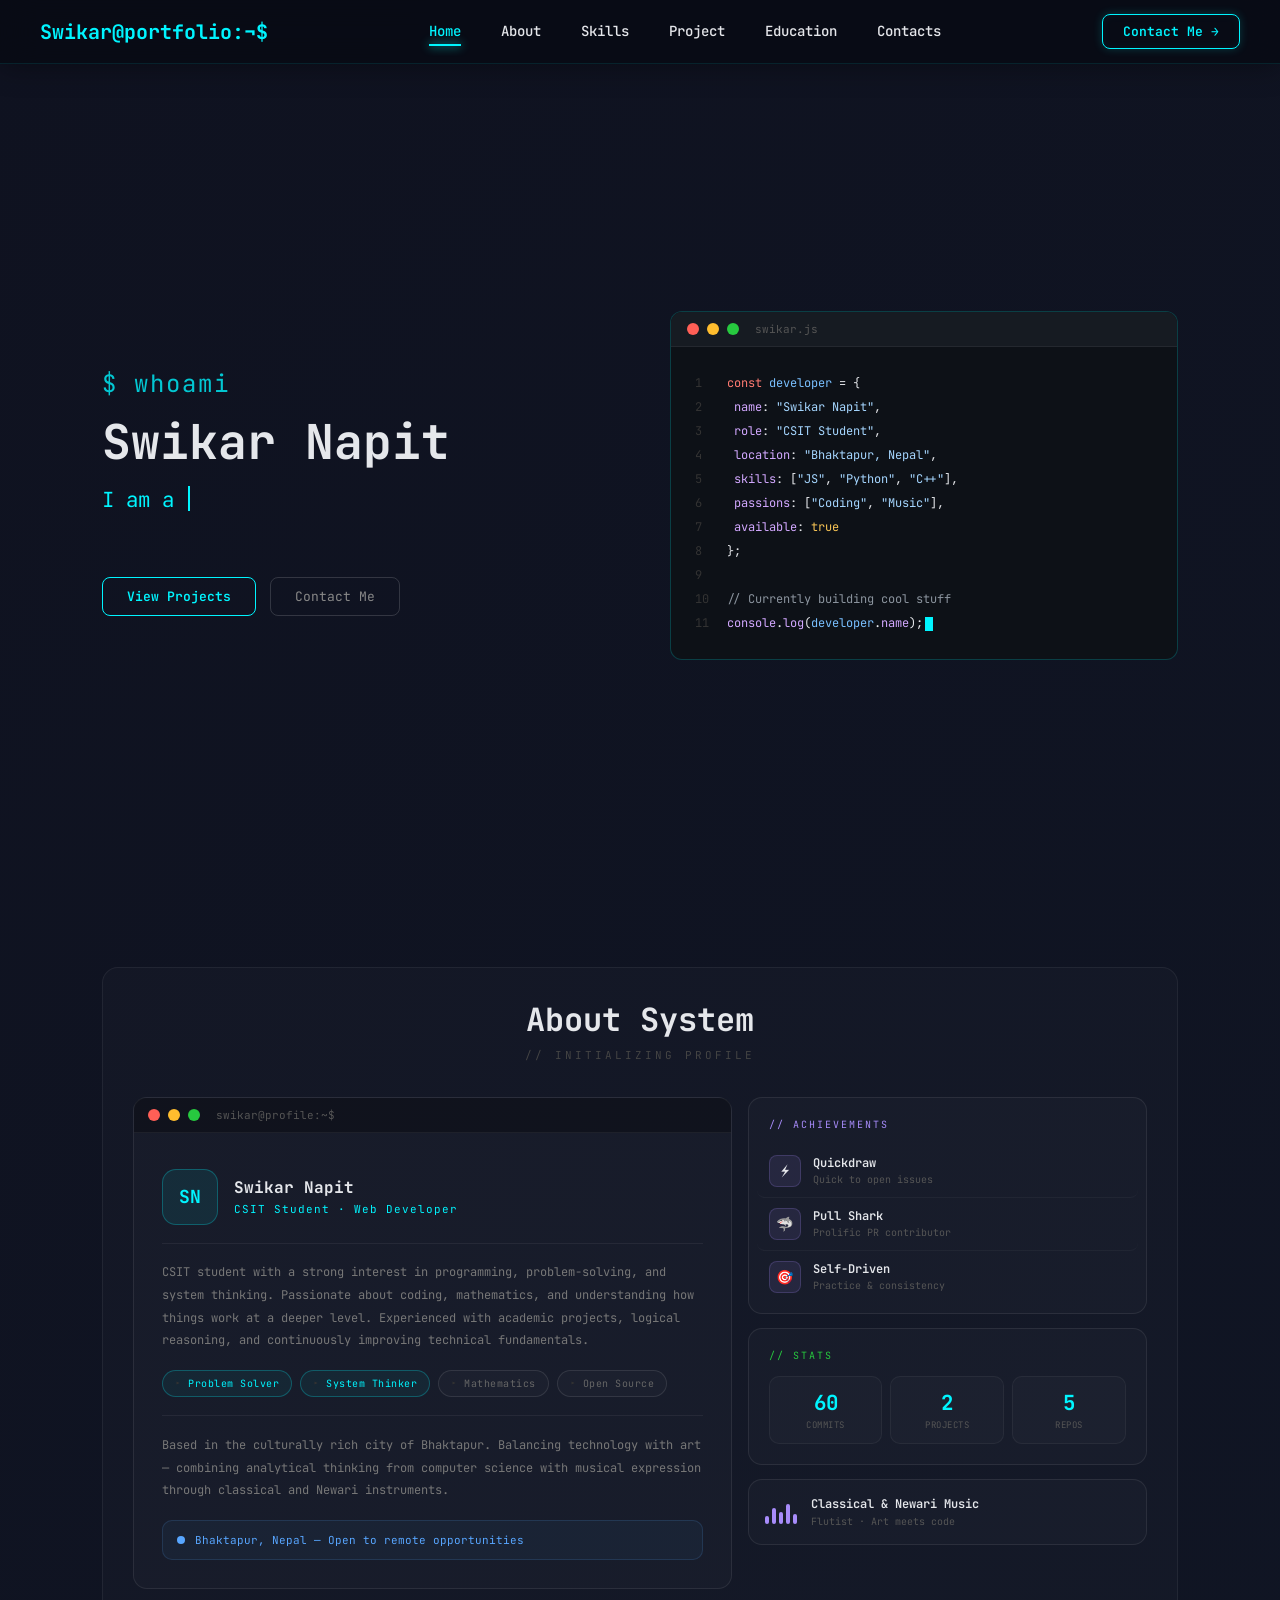
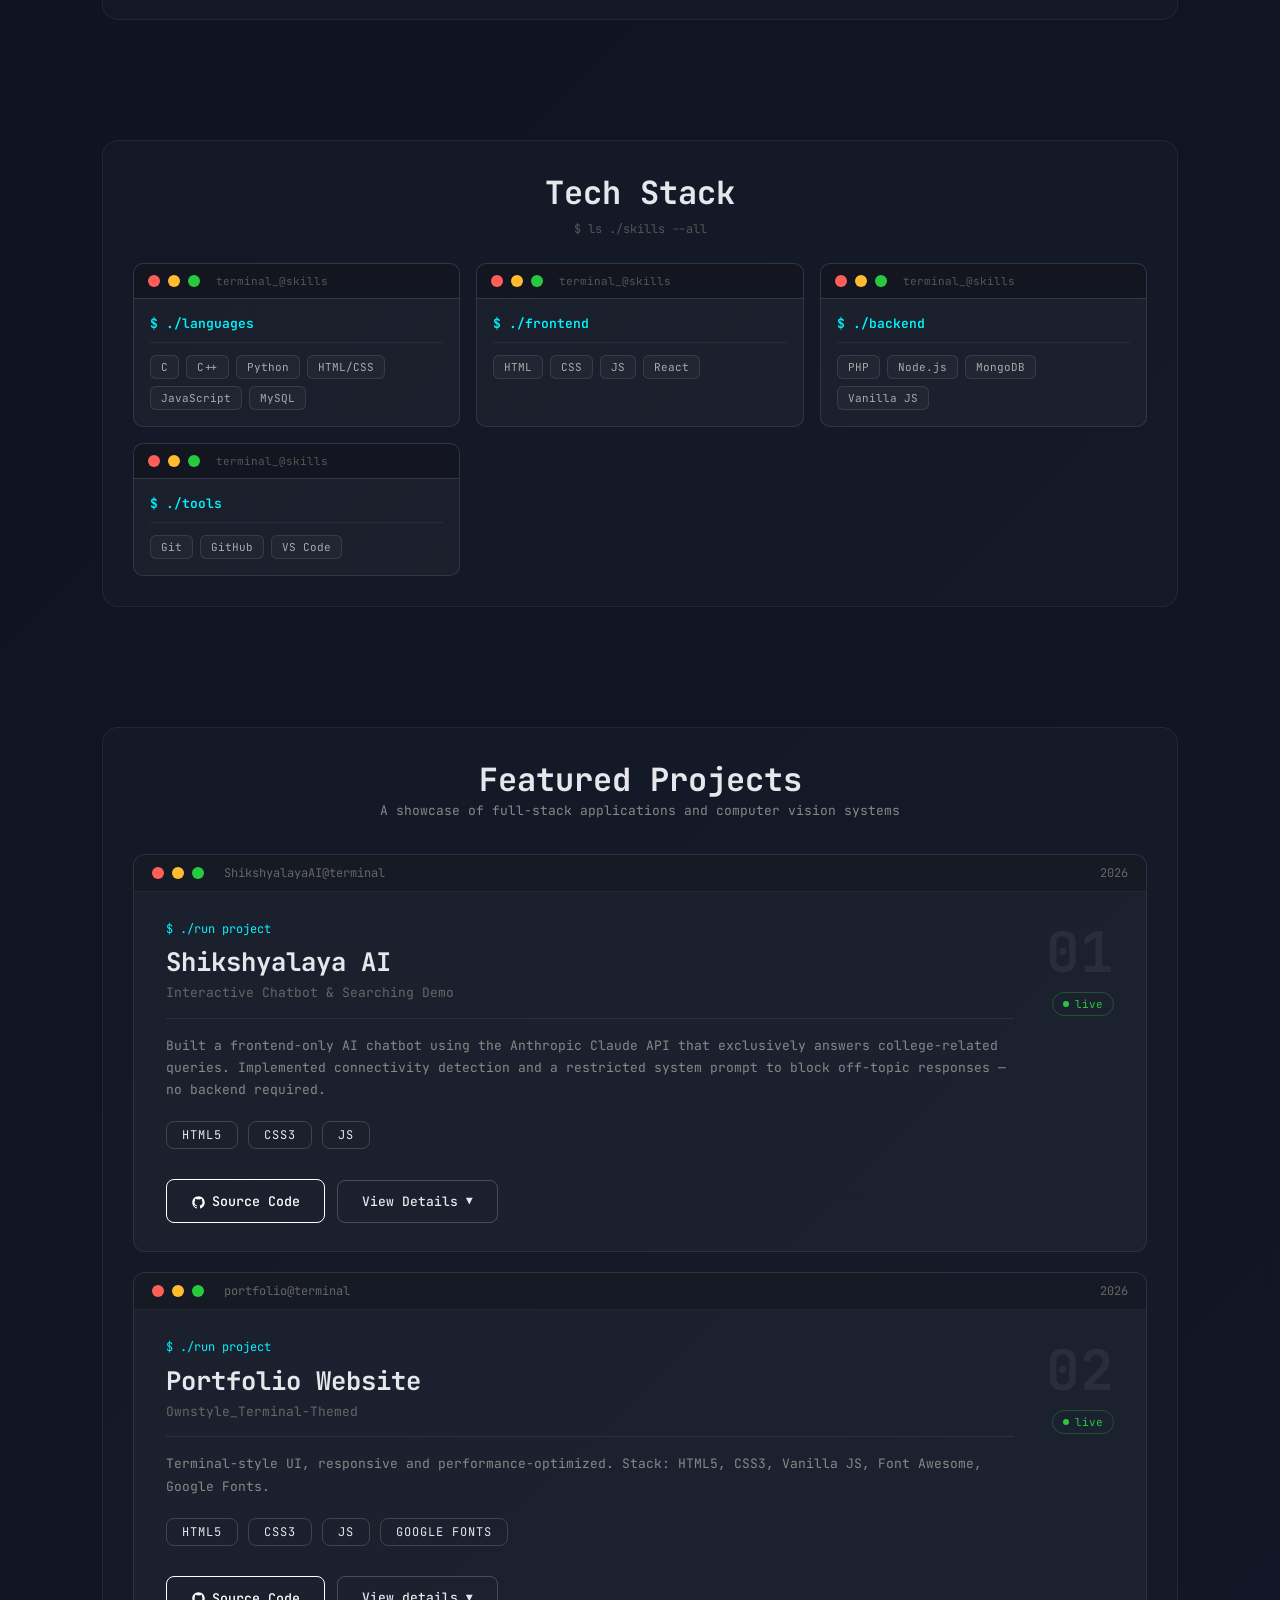
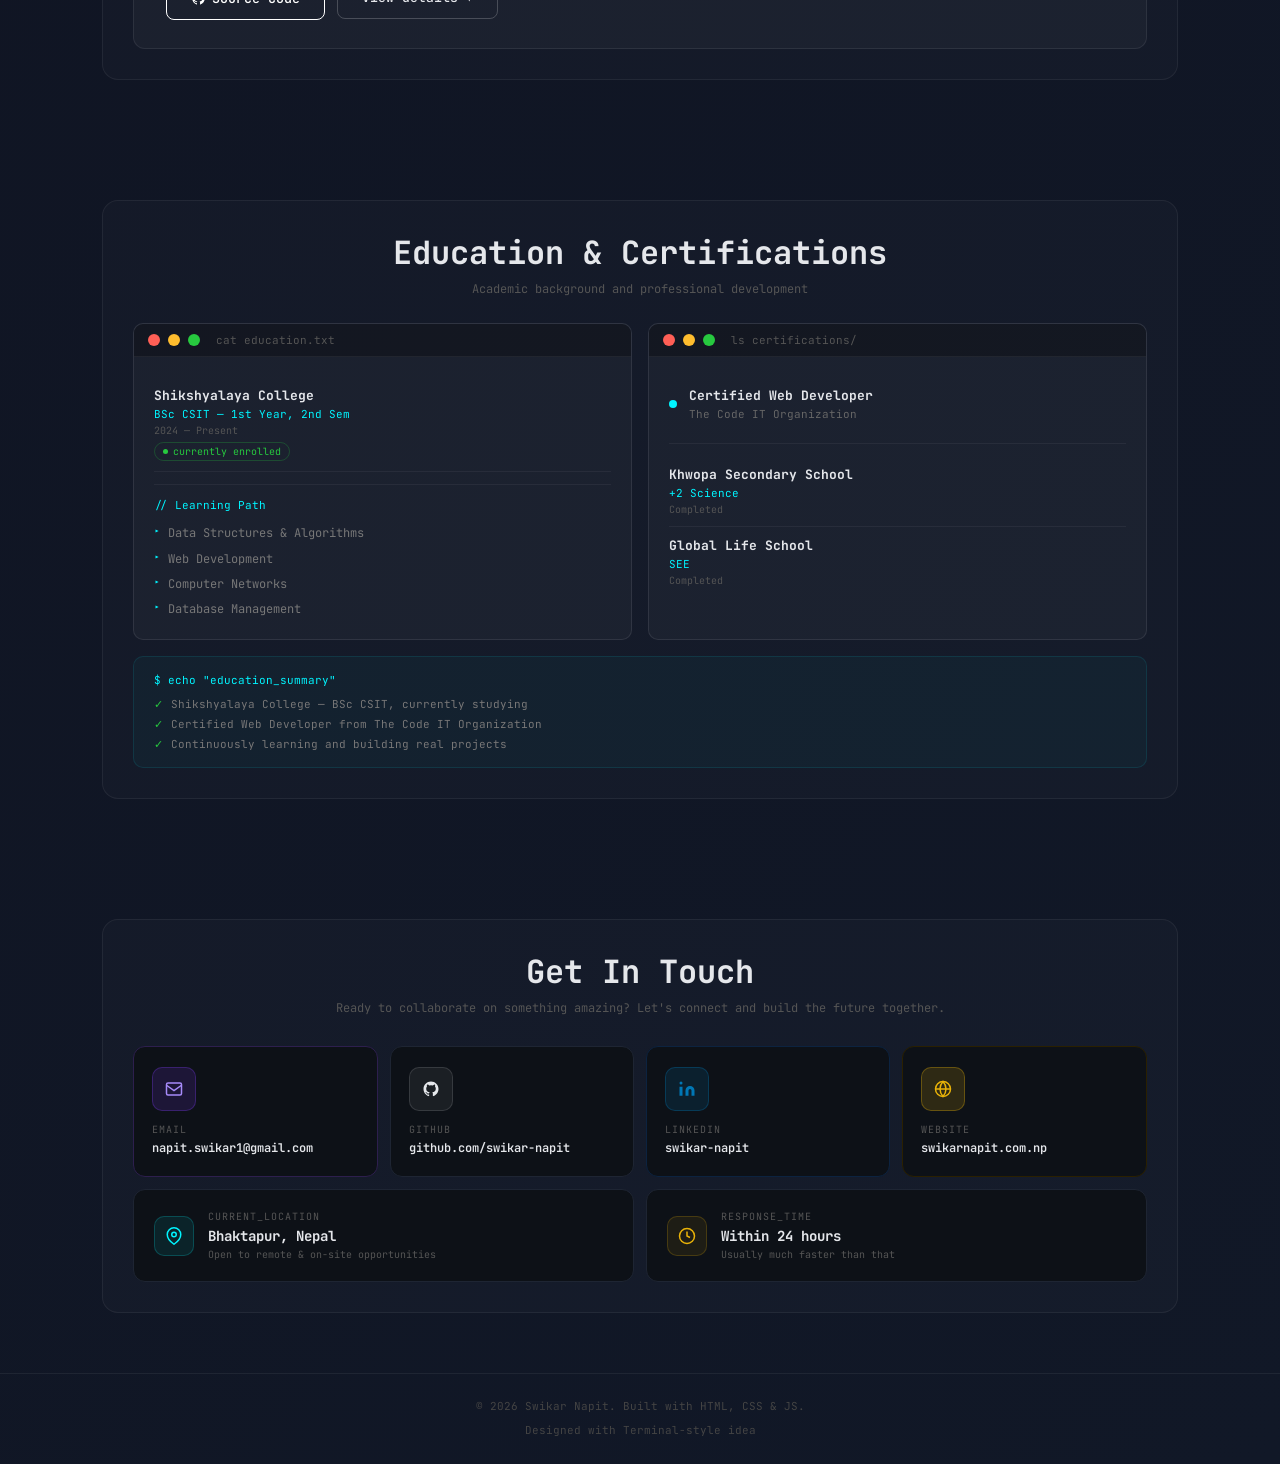
==== commit 28345be2: "All Updated" ====
--- a/code/index.html
+++ b/code/index.html
@@ -167,11 +167,11 @@
                                 <div class="ab-stats-label">// stats</div>
                                 <div class="ab-stats-grid">
                                     <div class="ab-stat">
-                                        <div class="ab-stat-num">50</div>
+                                        <div class="ab-stat-num">60</div>
                                         <div class="ab-stat-label">commits</div>
                                     </div>
                                     <div class="ab-stat">
-                                        <div class="ab-stat-num">6</div>
+                                        <div class="ab-stat-num">2</div>
                                         <div class="ab-stat-label">projects</div>
                                     </div>
                                     <div class="ab-stat">
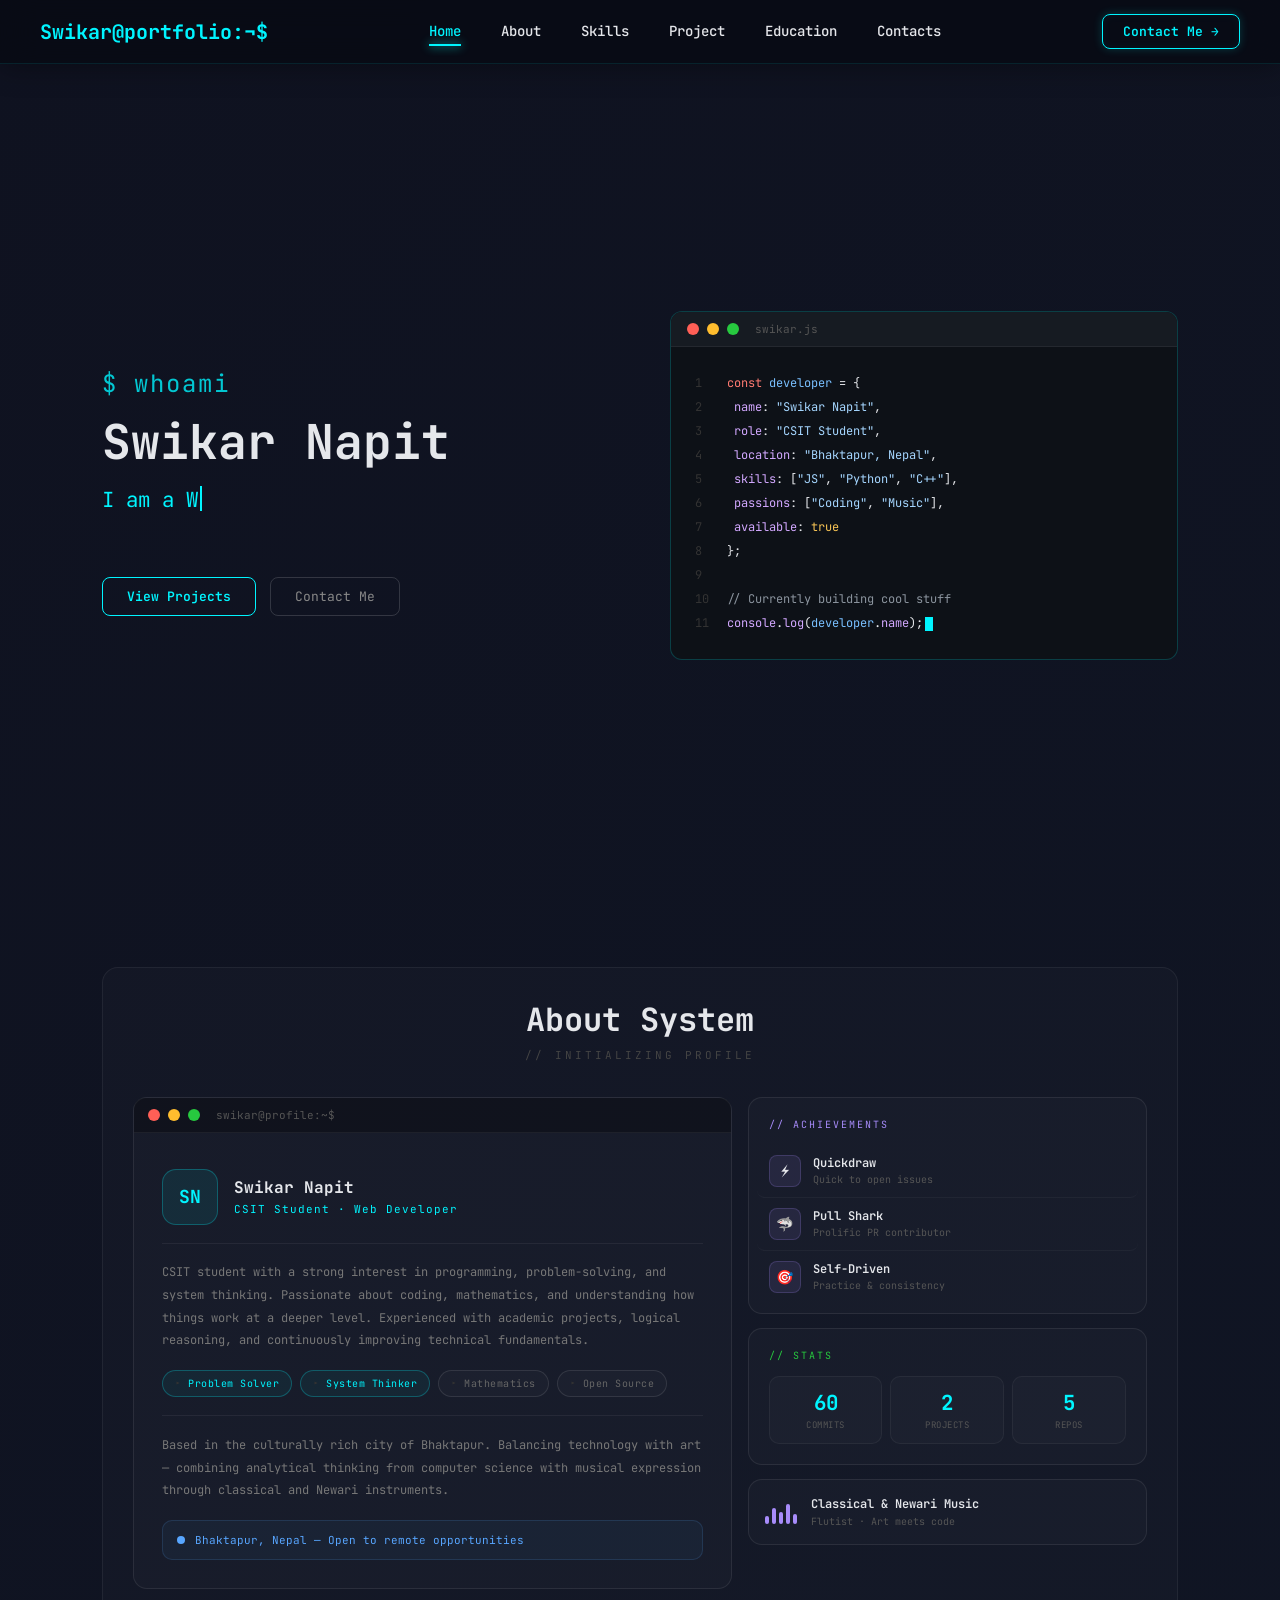
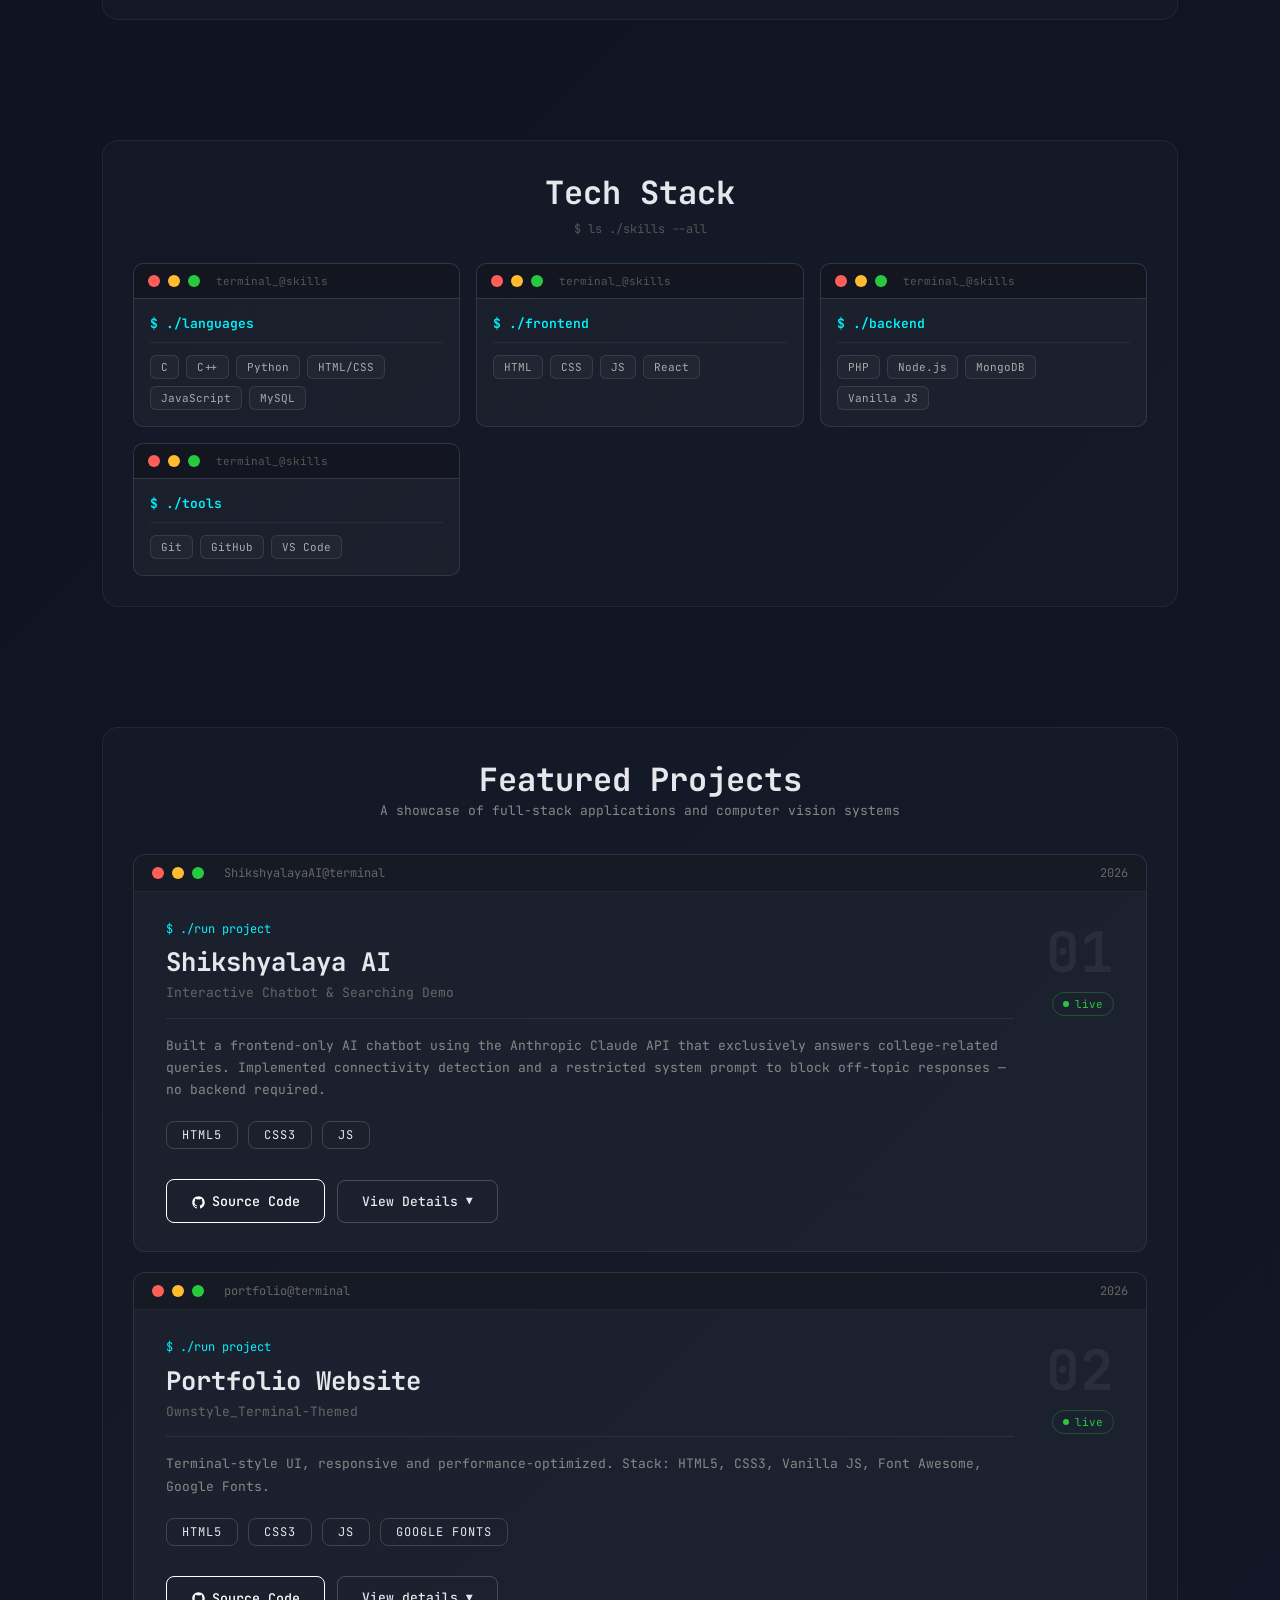
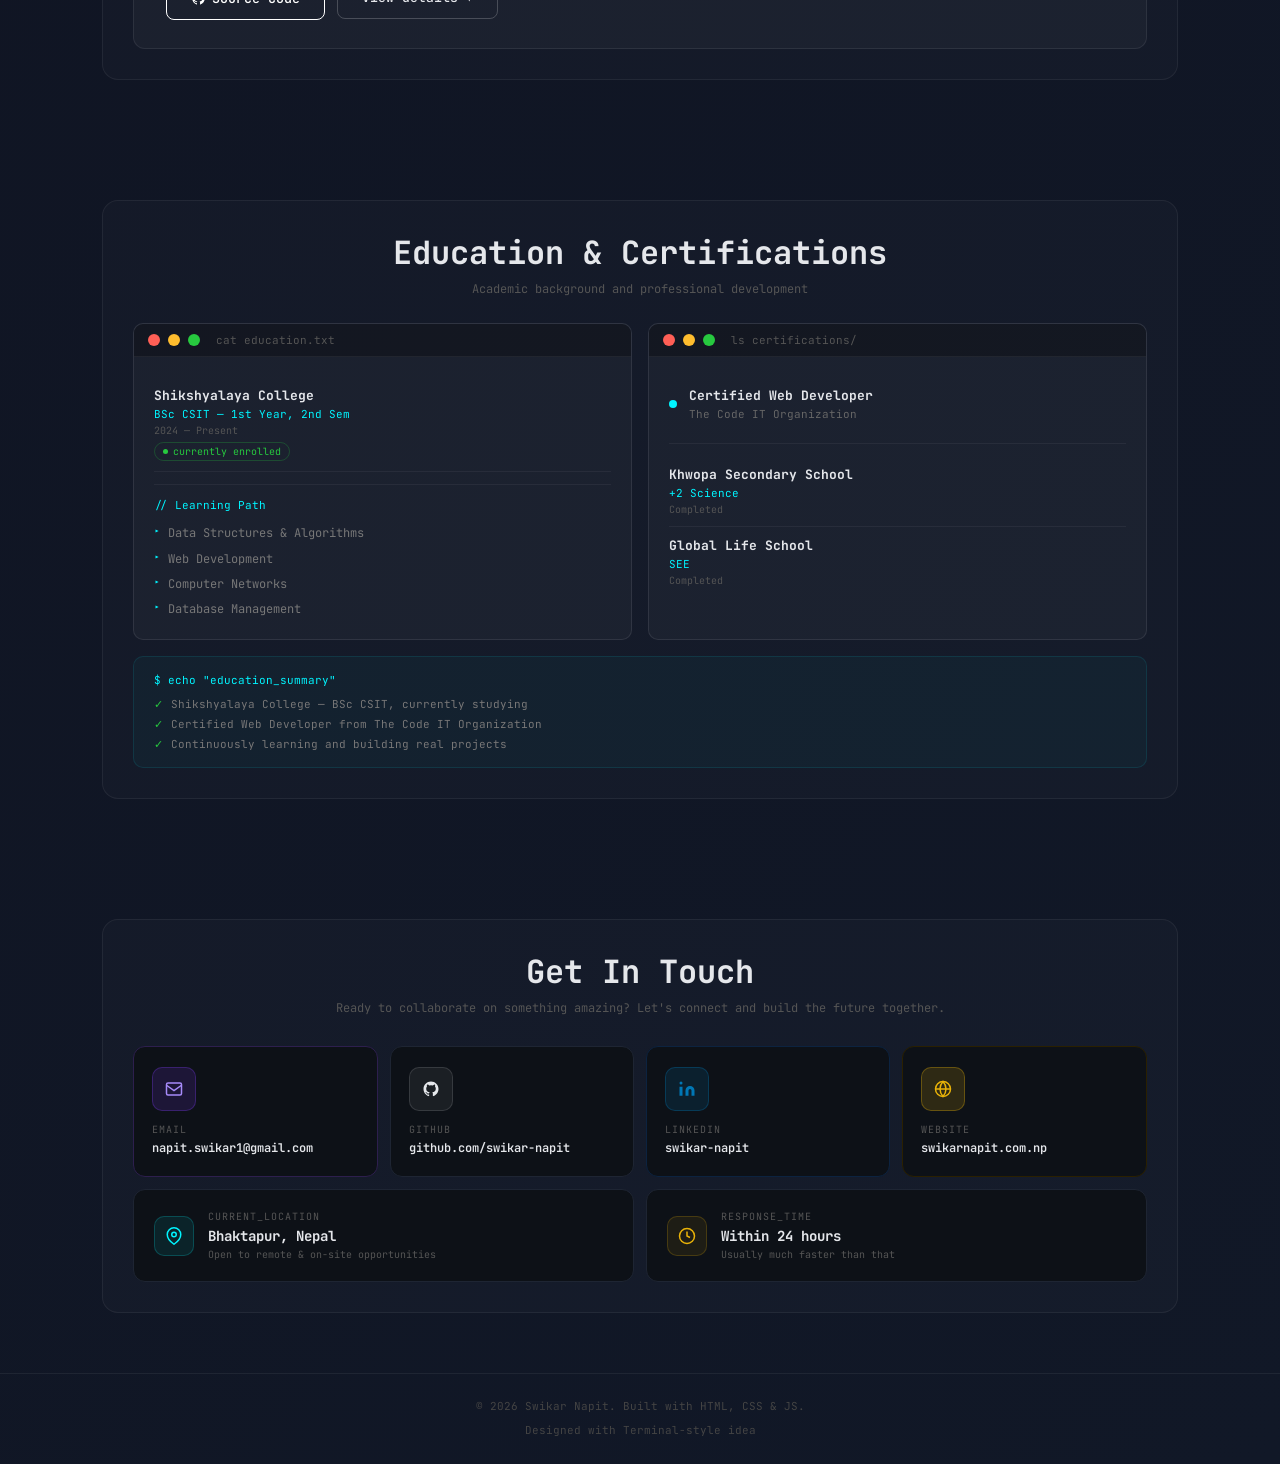
==== commit aa018905: "Nav and btn fixed" ====
--- a/code/index.html
+++ b/code/index.html
@@ -18,12 +18,17 @@
             <h1 class="tophead">Swikar@portfolio:¬$</h1>
             <nav class="nav">
                 <ul class="list">
-                    <li><a href="#home">Home</a></li>
-                    <li><a href="#about">About</a></li>
-                    <li><a href="#skills">Skills</a></li>
-                    <li><a href="#project">Project</a></li>
-                    <li><a href="#education">Education</a></li>
-                    <li><a href="#contacts">Contacts</a></li>
+                    <li><a href="javascript:void(0)" data-section="home" onclick="scrollToSection('home')">Home</a></li>
+                    <li><a href="javascript:void(0)" data-section="about" onclick="scrollToSection('about')">About</a>
+                    </li>
+                    <li> <a href="javascript:void(0)" data-section="skills"
+                            onclick="scrollToSection('skills')">Skills</a></li>
+                    <li> <a href="javascript:void(0)" data-section="project"
+                            onclick="scrollToSection('project')">Project</a></li>
+                    <li><a href="javascript:void(0)" data-section="education"
+                            onclick="scrollToSection('education')">Education</a></li>
+                    <li><a href="javascript:void(0)" data-section="contacts"
+                            onclick="scrollToSection('contacts')">Contacts</a></li>
                 </ul>
             </nav>
             <button class="hamburger" id="hamburger" onclick="toggleMenu()">
@@ -31,7 +36,7 @@
                 <span></span>
                 <span></span>
             </button>
-            <button class="contact-btn" onclick="location.href='#contacts'">Contact Me</button>
+            <button class="contact-btn" onclick="scrollToSection('contacts')">Contact Me</button>
         </div>
         <main>
             <section id="home">
@@ -41,8 +46,8 @@
                         <h1 class="name">Swikar Napit</h1>
                         <p class="type">I am a.....</p>
                         <div class="home-btns">
-                            <a href="#project" class="home-btn-primary">View Projects</a>
-                            <a href="#contacts" class="home-btn-secondary">Contact Me</a>
+                            <a href="javascript:void(0)" onclick="scrollToSection('project')"class="home-btn-primary">View Projects</a>
+                            <a href="javascript:void(0)" onclick="scrollToSection('contacts')" class="home-btn-secondary">Contact Me</a>
                         </div>
                     </div>
                     <div class="home-right">
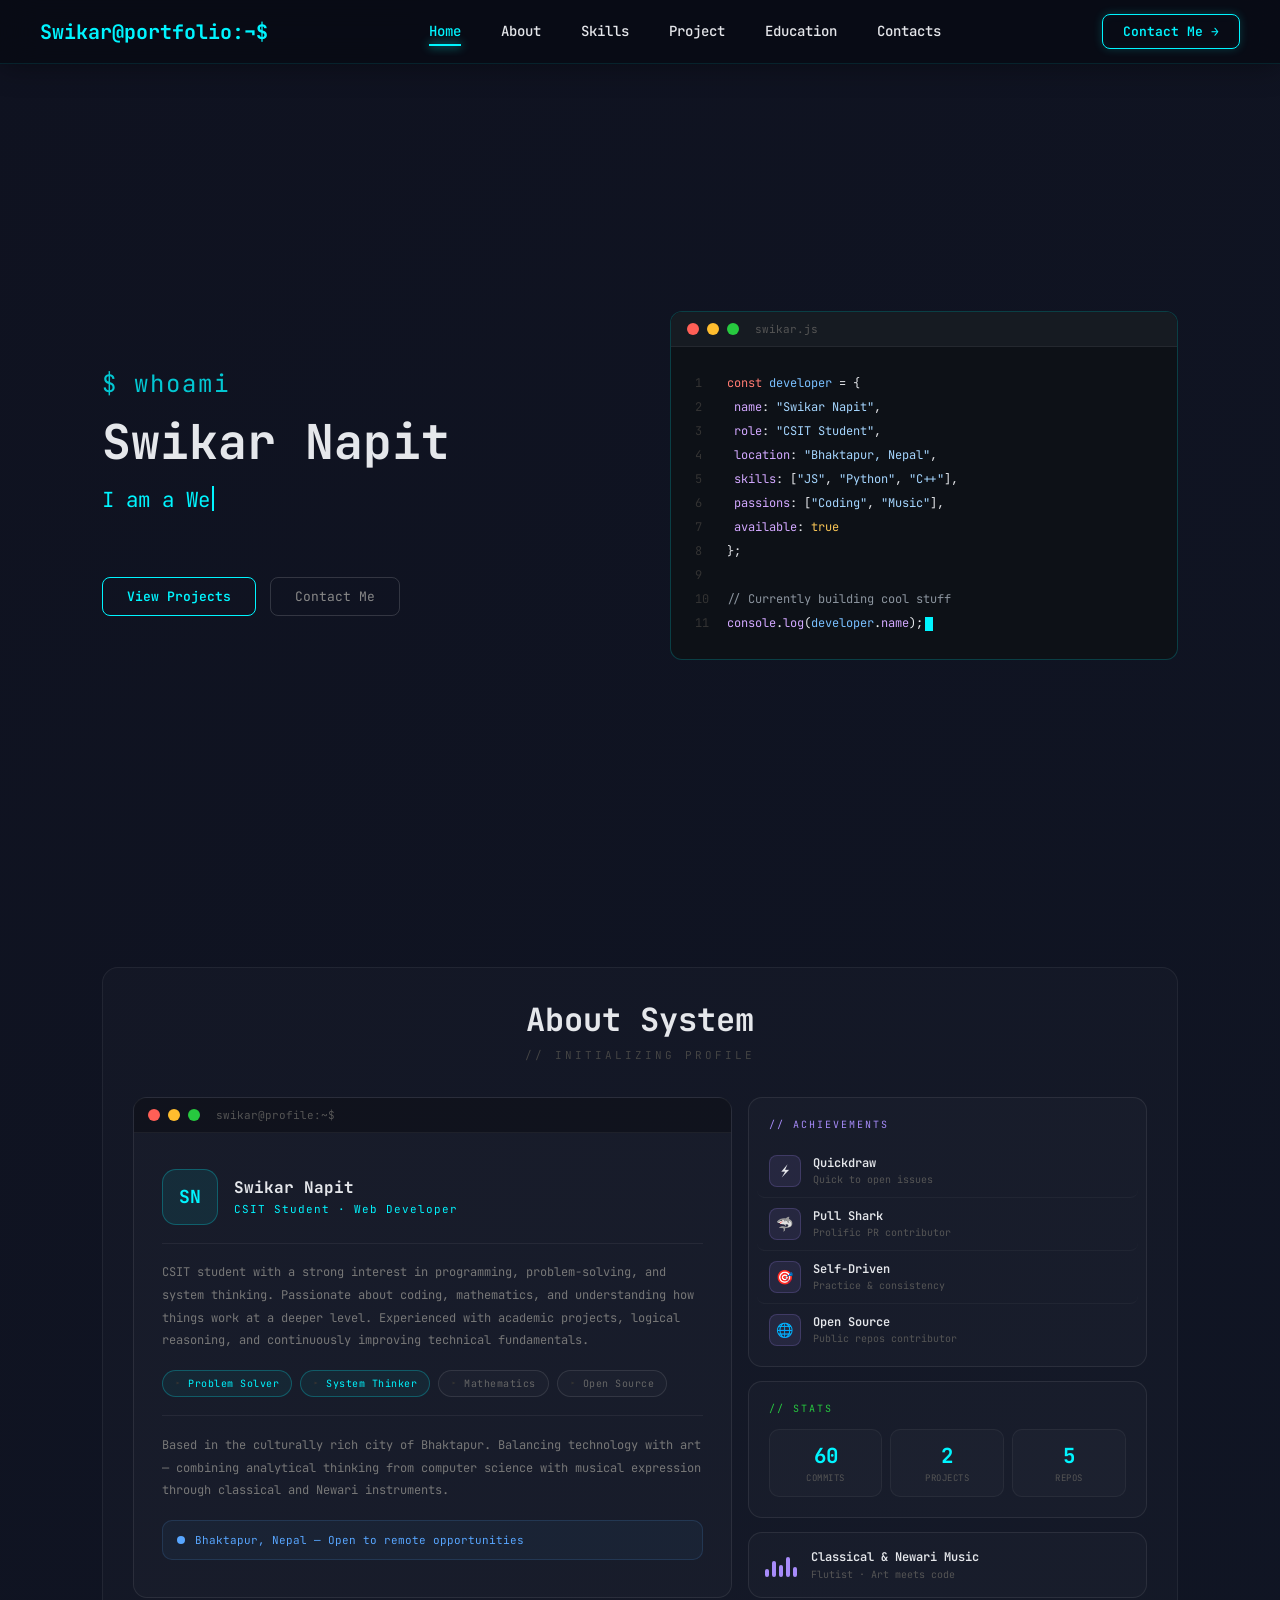
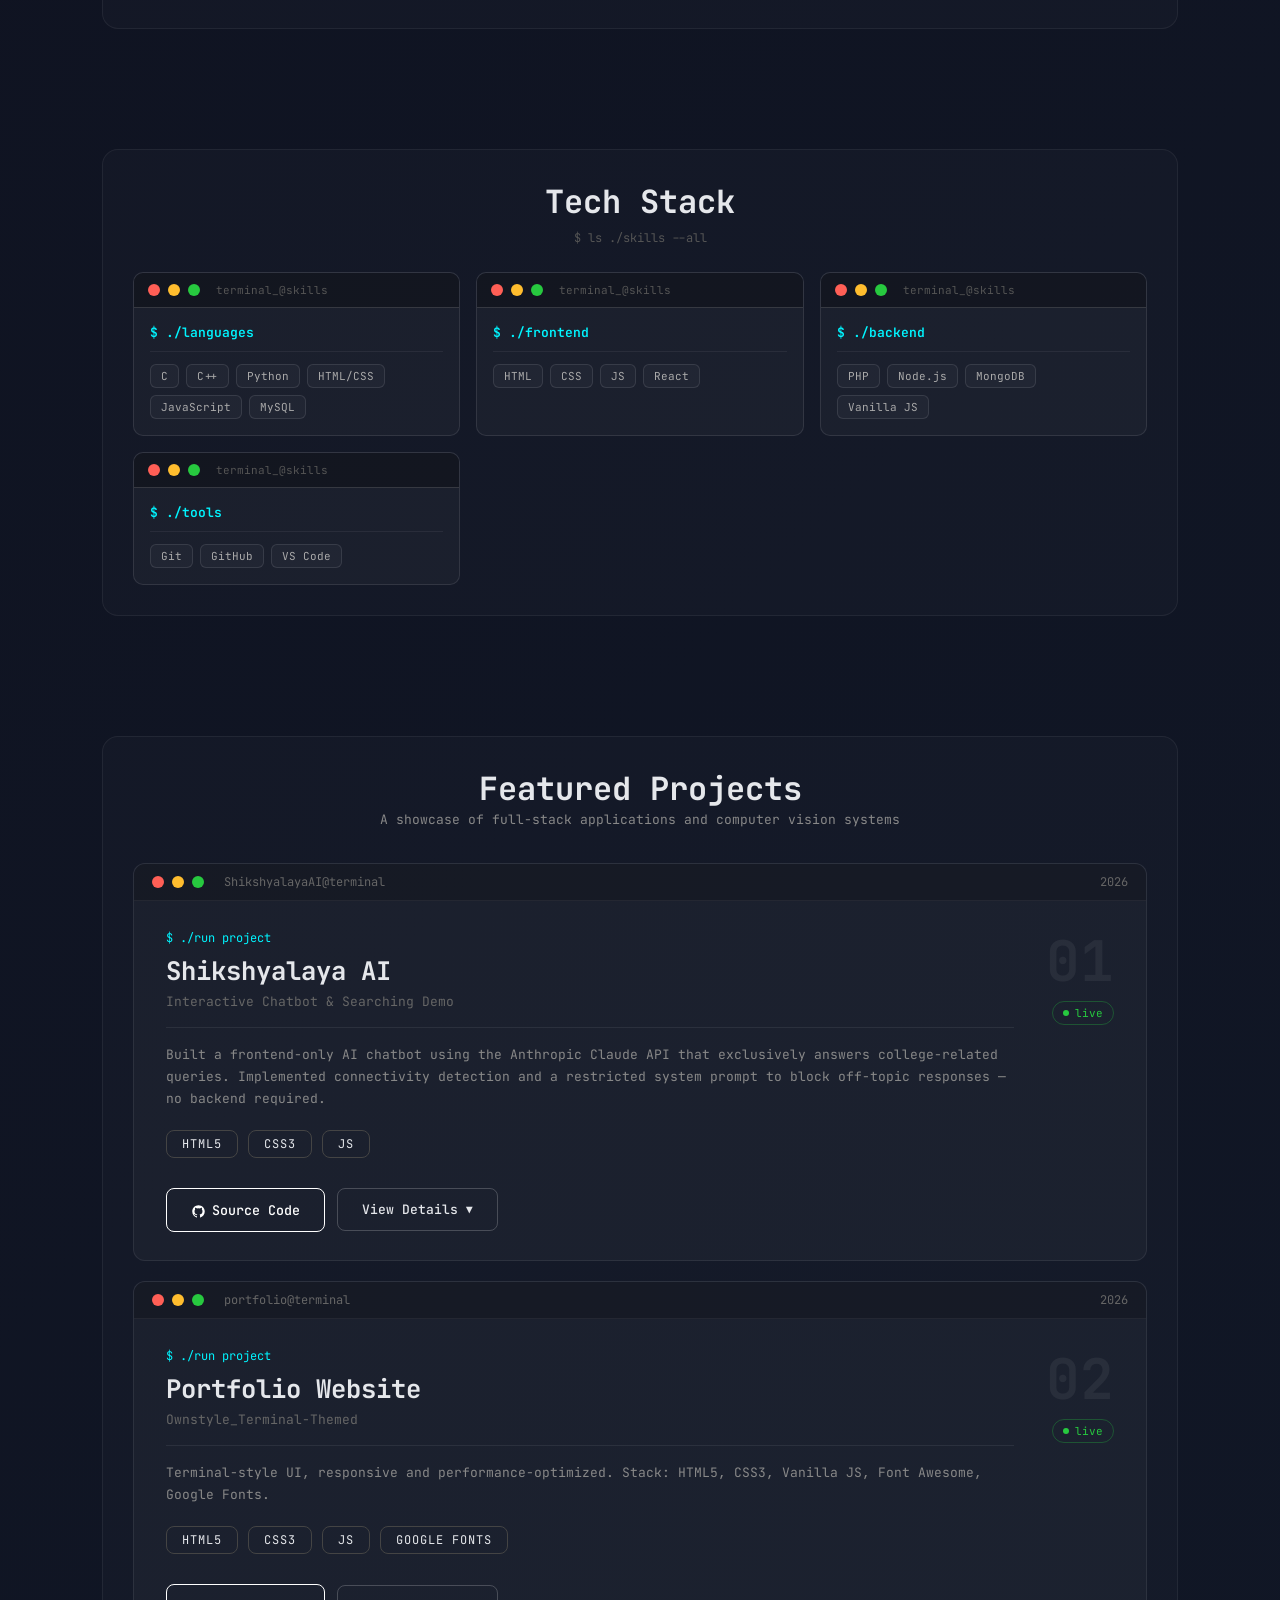
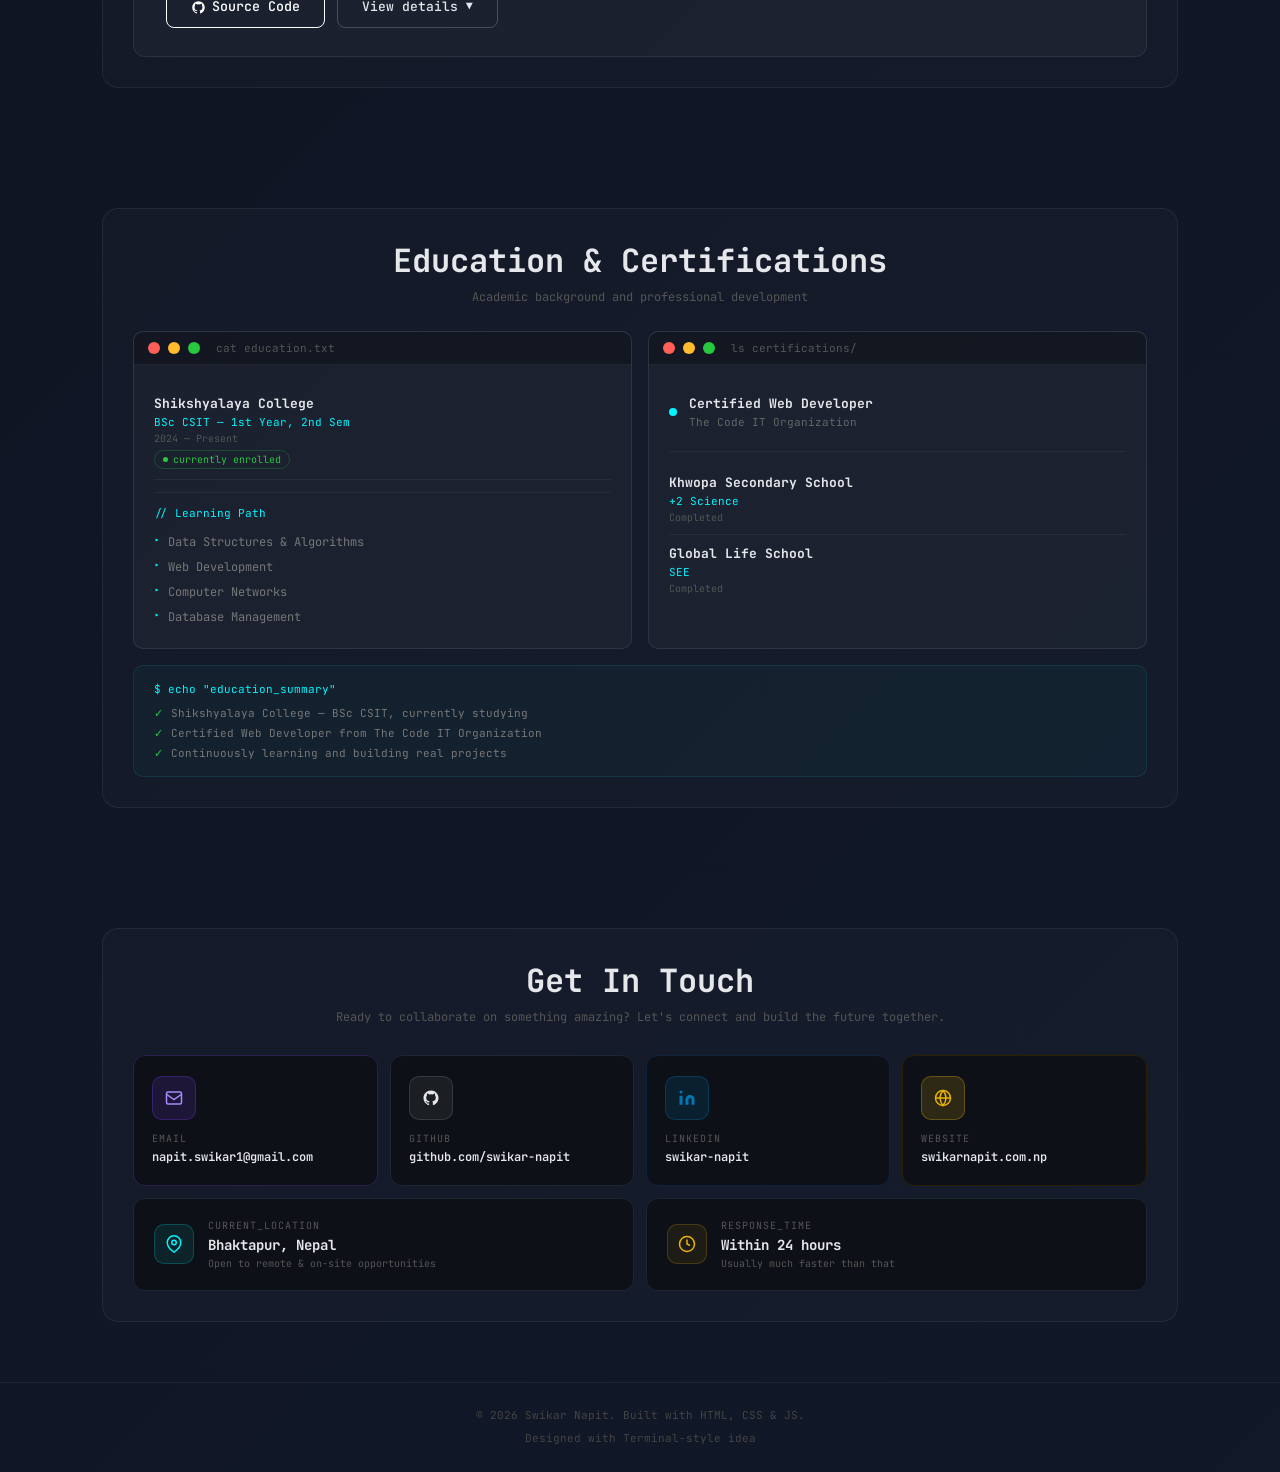
==== commit 21a9b863: "updated" ====
--- a/code/index.html
+++ b/code/index.html
@@ -46,8 +46,10 @@
                         <h1 class="name">Swikar Napit</h1>
                         <p class="type">I am a.....</p>
                         <div class="home-btns">
-                            <a href="javascript:void(0)" onclick="scrollToSection('project')"class="home-btn-primary">View Projects</a>
-                            <a href="javascript:void(0)" onclick="scrollToSection('contacts')" class="home-btn-secondary">Contact Me</a>
+                            <a href="javascript:void(0)" onclick="scrollToSection('project')"
+                                class="home-btn-primary">View Projects</a>
+                            <a href="javascript:void(0)" onclick="scrollToSection('contacts')"
+                                class="home-btn-secondary">Contact Me</a>
                         </div>
                     </div>
                     <div class="home-right">
@@ -166,6 +168,13 @@
                                         <div class="ab-badge-desc">Practice & consistency</div>
                                     </div>
                                 </div>
+                                <div class="ab-badge">
+                                    <div class="ab-badge-icon">🌐</div>
+                                    <div>
+                                        <div class="ab-badge-name">Open Source</div>
+                                        <div class="ab-badge-desc">Public repos contributor</div>
+                                    </div>
+                                </div>
                             </div>
 
                             <div class="ab-stats">
--- a/code/style.css
+++ b/code/style.css
@@ -511,8 +511,8 @@
 }
 
 .ab-profile {
-    background: rgba(255,255,255,0.02);
-    border: 0.5px solid rgba(255,255,255,0.08);
+    background: rgba(255, 255, 255, 0.02);
+    border: 0.5px solid rgba(255, 255, 255, 0.08);
     border-radius: 14px;
     padding: 28px;
     display: flex;
@@ -522,9 +522,9 @@
 }
 
 .ab-profile:hover {
-    border-color: rgba(0,245,255,0.3);
+    border-color: rgba(0, 245, 255, 0.3);
     transform: translateY(-3px);
-    box-shadow: 0 8px 24px rgba(0,245,255,0.06);
+    box-shadow: 0 8px 24px rgba(0, 245, 255, 0.06);
 }
 
 .ab-profile-top {
@@ -532,14 +532,15 @@
     align-items: center;
     gap: 16px;
 }
+
 /* ===== PROFILE TERMINAL BAR ===== */
 .ab-profile-bar {
     display: flex;
     align-items: center;
     gap: 8px;
     padding: 10px 14px;
-    background: rgba(0,0,0,0.3);
-    border-bottom: 1px solid rgba(255,255,255,0.06);
+    background: rgba(0, 0, 0, 0.3);
+    border-bottom: 1px solid rgba(255, 255, 255, 0.06);
     border-radius: 10px 10px 0 0;
     margin: -28px -28px 0 -28px;
     margin-bottom: 18px;
@@ -564,7 +565,7 @@
     border-radius: 20px;
     border: 0.5px solid rgba(255, 255, 255, 0.1);
     color: #666;
-    background: rgba(255,255,255,0.02);
+    background: rgba(255, 255, 255, 0.02);
     letter-spacing: 0.5px;
     transition: all 0.25s;
     cursor: default;
@@ -579,7 +580,7 @@
 .ab-tag:hover {
     border-left-color: var(--accent);
     color: var(--text);
-    background: rgba(0,245,255,0.04);
+    background: rgba(0, 245, 255, 0.04);
     transform: translateX(4px);
 }
 
@@ -597,8 +598,8 @@
 .ab-tag.accent:hover {
     border-left-color: var(--accent);
     color: #00f5ff;
-    background: rgba(0,245,255,0.06);
-    box-shadow: 2px 0 12px rgba(0,245,255,0.08);
+    background: rgba(0, 245, 255, 0.06);
+    box-shadow: 2px 0 12px rgba(0, 245, 255, 0.08);
 }
 
 .ab-avatar {
@@ -684,20 +685,22 @@
     display: flex;
     flex-direction: column;
     gap: 14px;
+    height: 100%;
 }
 
 .ab-achieve {
-    background: rgba(255,255,255,0.02);
-    border: 0.5px solid rgba(255,255,255,0.08);
+    background: rgba(255, 255, 255, 0.02);
+    border: 0.5px solid rgba(255, 255, 255, 0.08);
     border-radius: 14px;
     padding: 20px;
     transition: border-color 0.3s, transform 0.3s, box-shadow 0.3s;
+    flex: 1;
 }
 
 .ab-achieve:hover {
-    border-color: rgba(167,139,250,0.3);
+    border-color: rgba(167, 139, 250, 0.3);
     transform: translateY(-3px);
-    box-shadow: 0 8px 24px rgba(167,139,250,0.06);
+    box-shadow: 0 8px 24px rgba(167, 139, 250, 0.06);
 }
 
 .ab-achieve-label {
@@ -707,19 +710,20 @@
     text-transform: uppercase;
     margin-bottom: 14px;
 }
+
 .ab-badge {
     display: flex;
     align-items: center;
     gap: 12px;
     padding: 10px 12px;
     border-radius: 8px;
-    border-bottom: 0.5px solid rgba(255,255,255,0.04);
+    border-bottom: 0.5px solid rgba(255, 255, 255, 0.04);
     transition: background 0.2s, transform 0.2s;
     margin: 0 -12px;
 }
 
 .ab-badge:hover {
-    background: rgba(167,139,250,0.06);
+    background: rgba(167, 139, 250, 0.06);
     transform: translateX(4px);
 }
 
@@ -728,8 +732,8 @@
 }
 
 .ab-badge:hover .ab-badge-icon {
-    background: rgba(167,139,250,0.2);
-    border-color: rgba(167,139,250,0.4);
+    background: rgba(167, 139, 250, 0.2);
+    border-color: rgba(167, 139, 250, 0.4);
 }
 
 .ab-badge-name {
@@ -743,8 +747,8 @@
     width: 32px;
     height: 32px;
     border-radius: 8px;
-    background: rgba(167,139,250,0.1);
-    border: 0.5px solid rgba(167,139,250,0.2);
+    background: rgba(167, 139, 250, 0.1);
+    border: 0.5px solid rgba(167, 139, 250, 0.2);
     display: flex;
     align-items: center;
     justify-content: center;
@@ -769,17 +773,17 @@
 }
 
 .ab-stats {
-    background: rgba(255,255,255,0.02);
-    border: 0.5px solid rgba(255,255,255,0.08);
+    background: rgba(255, 255, 255, 0.02);
+    border: 0.5px solid rgba(255, 255, 255, 0.08);
     border-radius: 14px;
     padding: 20px;
     transition: border-color 0.3s, transform 0.3s, box-shadow 0.3s;
 }
 
 .ab-stats:hover {
-    border-color: rgba(39,201,63,0.3);
+    border-color: rgba(39, 201, 63, 0.3);
     transform: translateY(-3px);
-    box-shadow: 0 8px 24px rgba(39,201,63,0.06);
+    box-shadow: 0 8px 24px rgba(39, 201, 63, 0.06);
 }
 
 .ab-stats-label {
@@ -823,16 +827,16 @@
     align-items: center;
     gap: 14px;
     padding: 16px;
-    background: rgba(255,255,255,0.02);
-    border: 0.5px solid rgba(255,255,255,0.08);
+    background: rgba(255, 255, 255, 0.02);
+    border: 0.5px solid rgba(255, 255, 255, 0.08);
     border-radius: 14px;
     transition: border-color 0.3s, transform 0.3s, box-shadow 0.3s;
 }
 
 .ab-music:hover {
-    border-color: rgba(167,139,250,0.3);
+    border-color: rgba(167, 139, 250, 0.3);
     transform: translateY(-3px);
-    box-shadow: 0 8px 24px rgba(167,139,250,0.06);
+    box-shadow: 0 8px 24px rgba(167, 139, 250, 0.06);
 }
 
 .ab-music-bars {
@@ -902,6 +906,14 @@
 @media (max-width: 768px) {
     .ab-grid {
         grid-template-columns: 1fr;
+    }
+
+    .ab-right {
+        height: auto;
+    }
+
+    .ab-achieve {
+        flex: unset;
     }
 }
 
